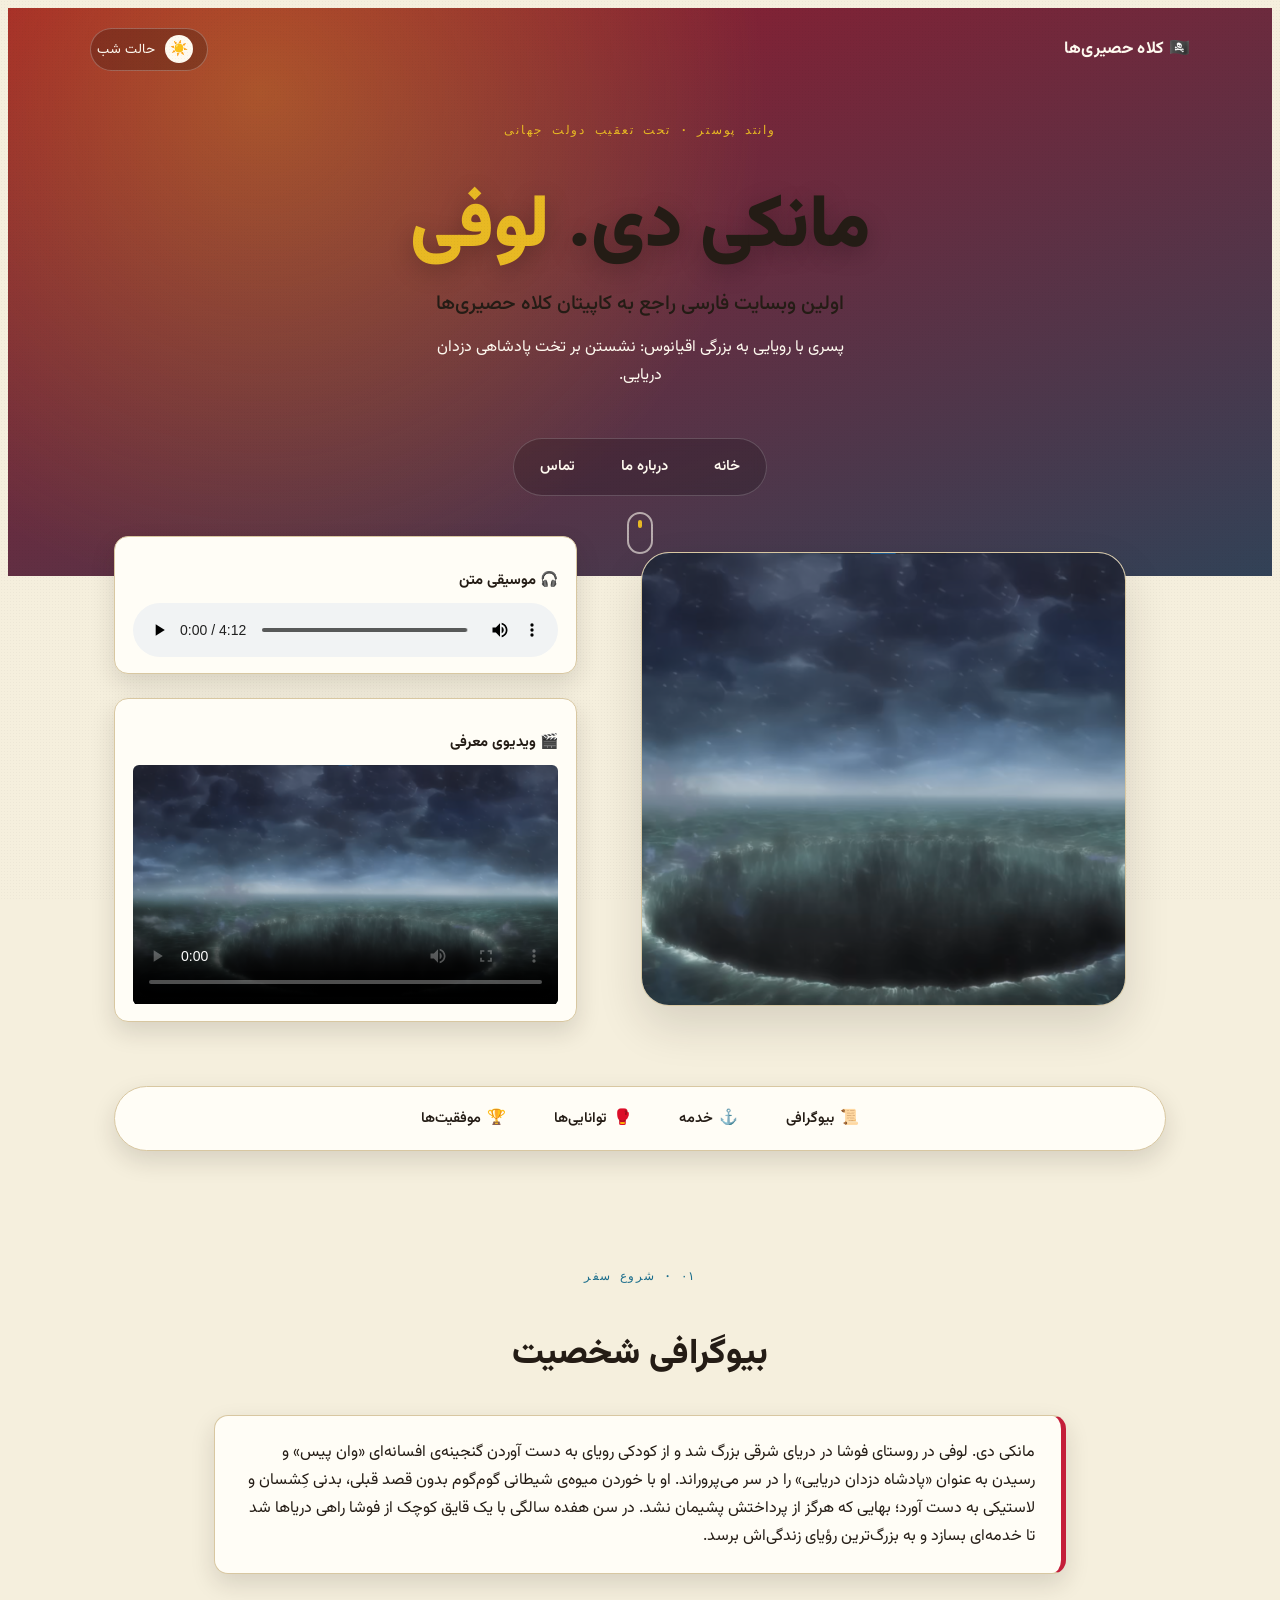
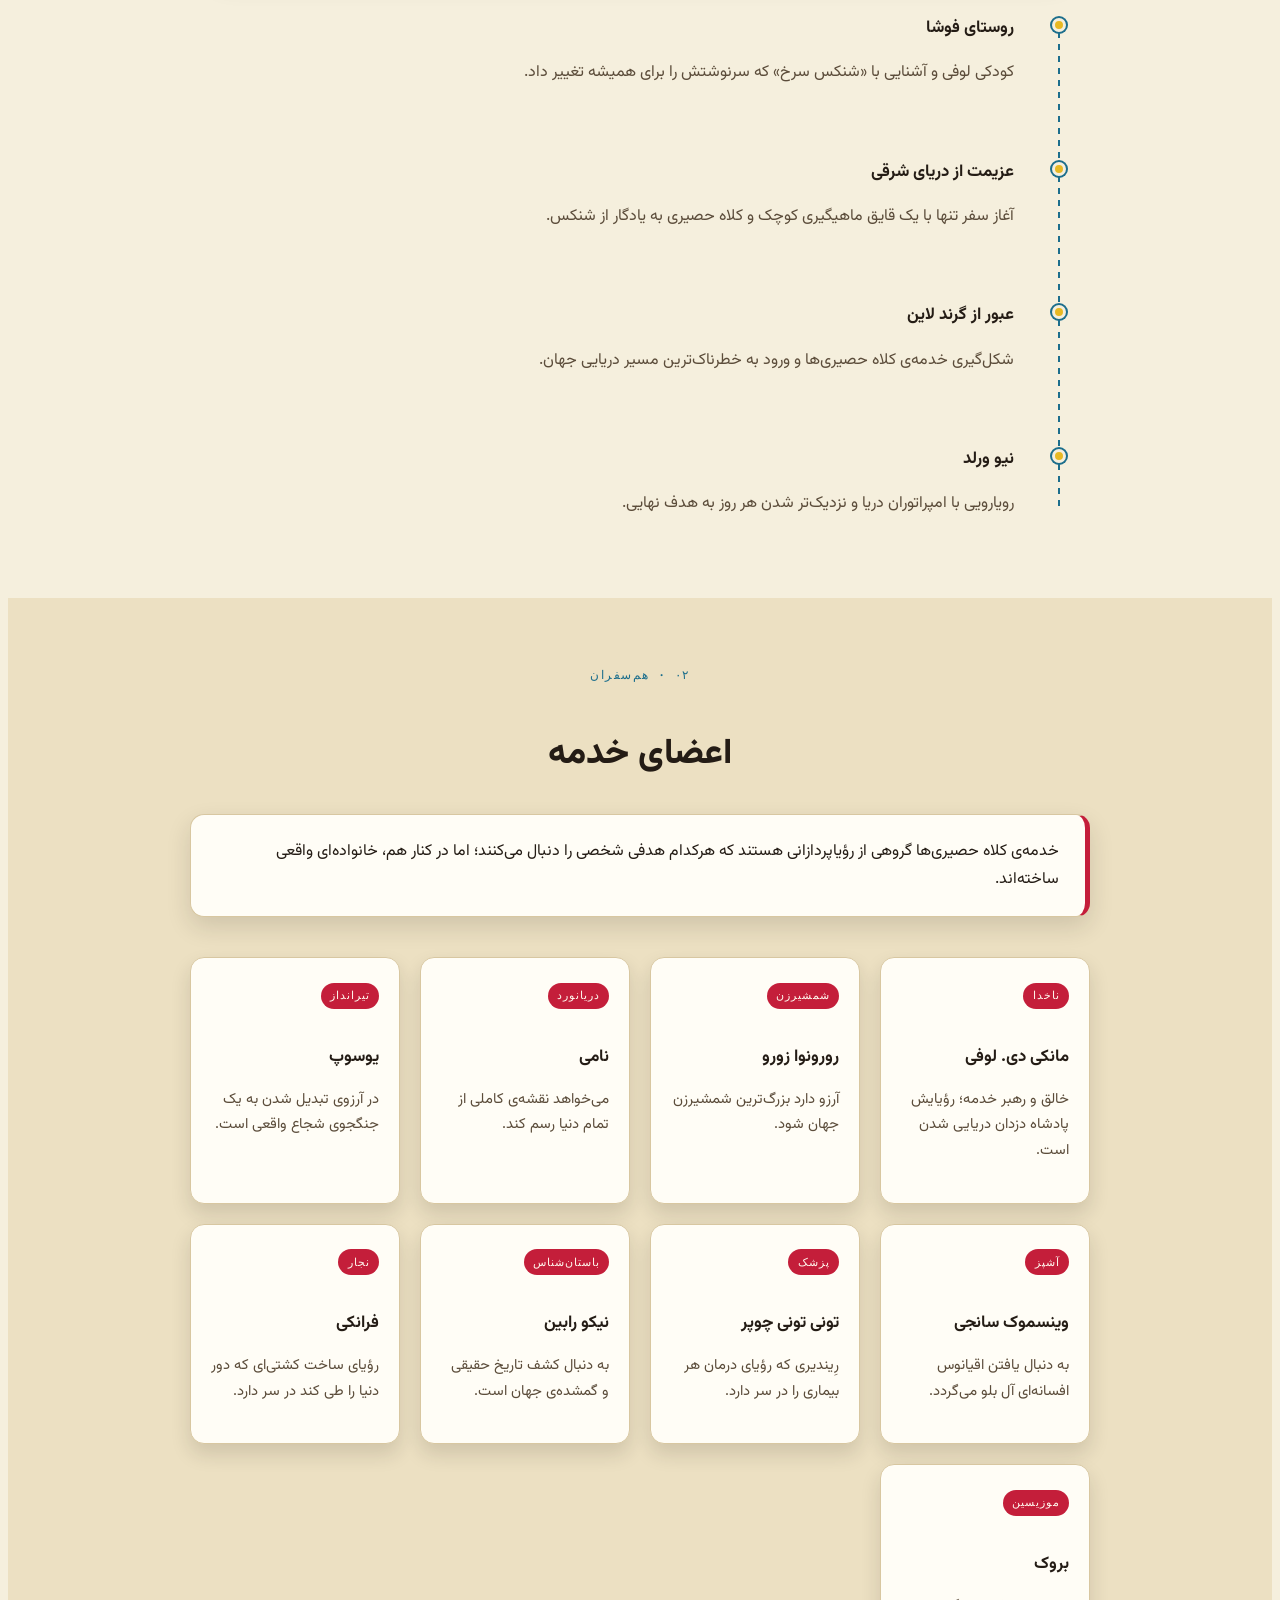
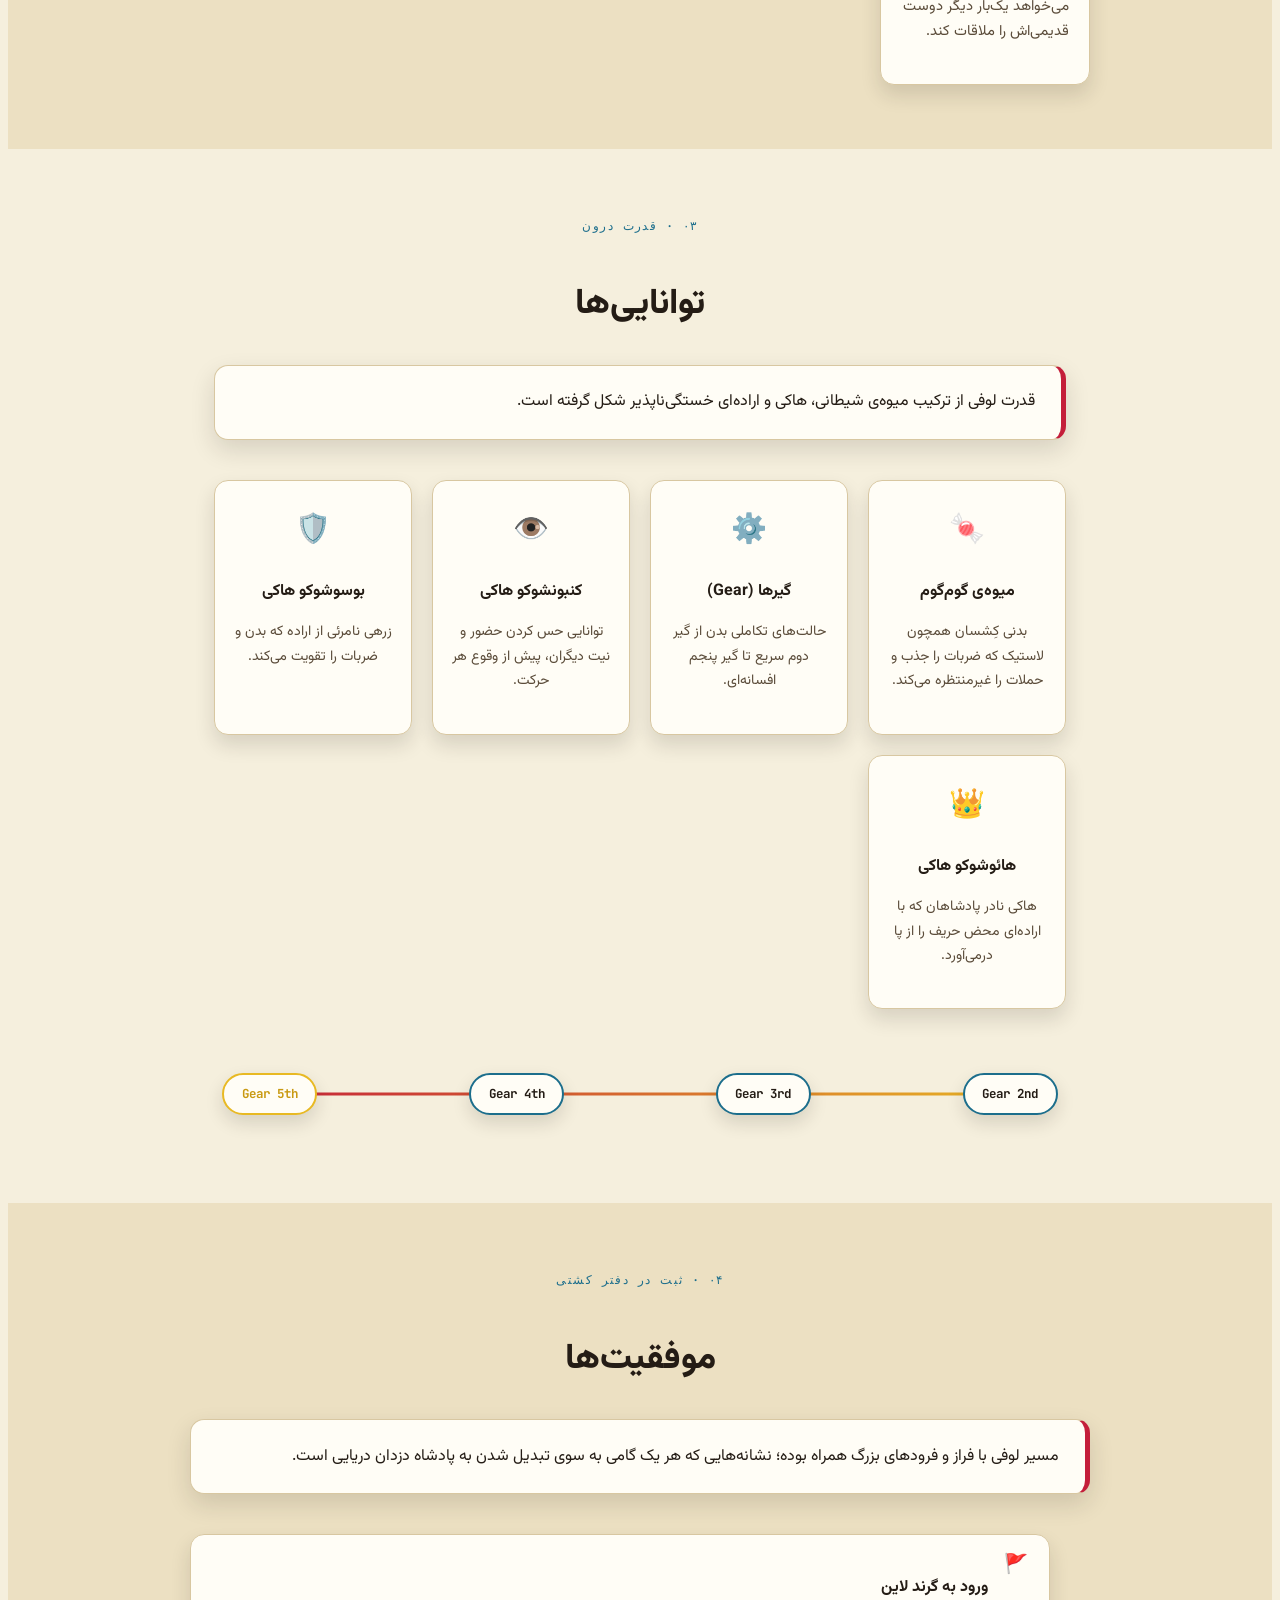
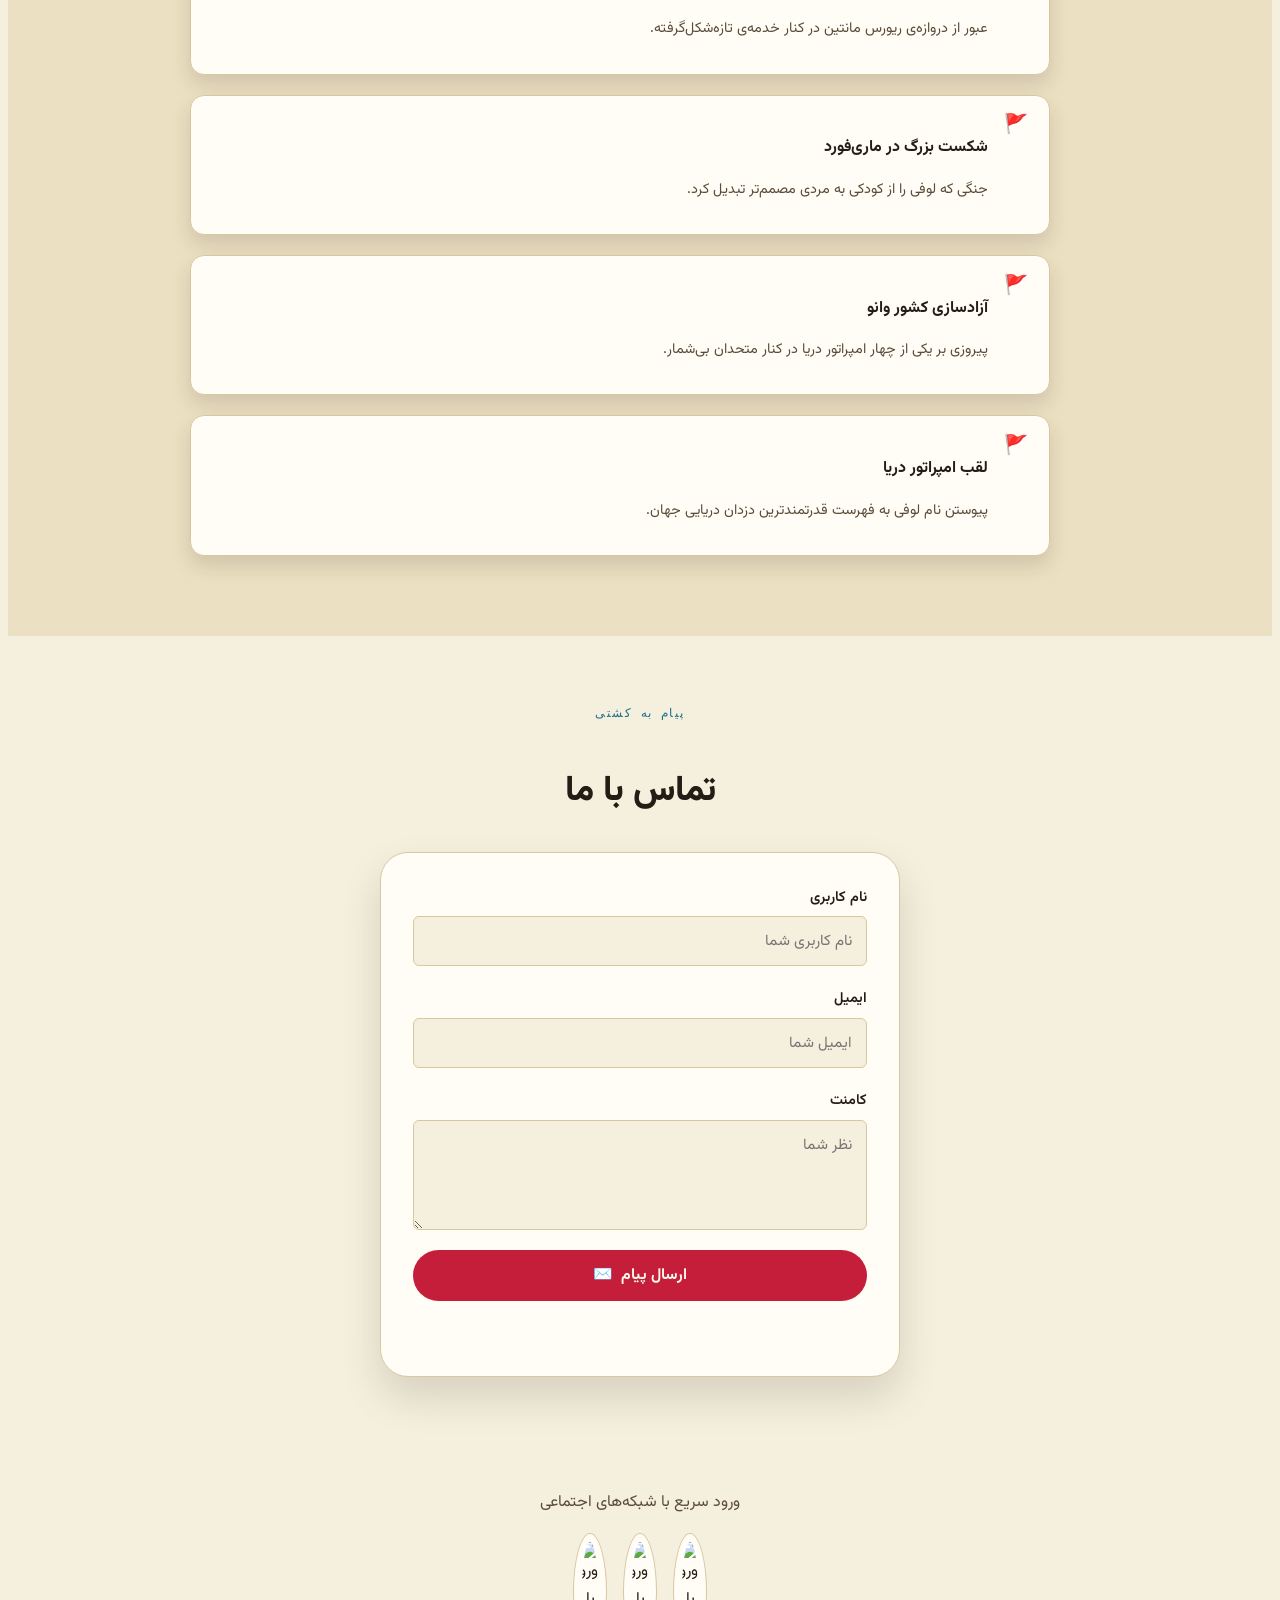
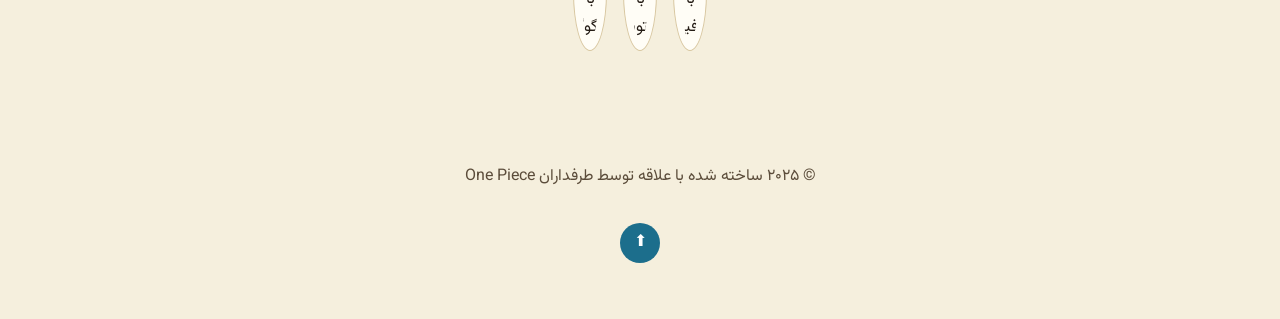
==== index.html @ a41055ee "Add files via upload" ====
<!DOCTYPE html>
<html lang="fa">
  <head>
    <meta charset="UTF-8" />
    <meta name="viewport" content="width=device-width, initial-scale=1.0" />
    <meta
      name="description"
      content="این وبسایت به معرفی کاپیتان کلاه حصیری‌ها، لوفی، از انیمه One Piece می‌پردازد."
    />
    <meta name="theme-color" content="#0B1220" />
    <title>Monkey D. Luffy | زندگی‌نامه‌ی کاپیتان کلاه حصیری‌ها</title>
    <link rel="icon" type="image/png" href="./image/Untitled-1.png" />

    <link rel="preconnect" href="https://fonts.googleapis.com" />
    <link rel="preconnect" href="https://fonts.gstatic.com" crossorigin />
    <link
      href="https://fonts.googleapis.com/css2?family=Vazirmatn:wght@400;500;600;700;800;900&family=JetBrains+Mono:wght@500;700&display=swap"
      rel="stylesheet"
    />

    <link rel="stylesheet" href="reset.css" />
    <link rel="stylesheet" href="luffy.css" />
  </head>
  <body dir="rtl">
    <!-- Grain / rope texture overlay -->
    <div class="grain" aria-hidden="true"></div>

    <a class="skip-link" href="#main-content">رفتن به محتوای اصلی</a>

    <header class="site-header" id="home">
      <div class="header-bg" aria-hidden="true"></div>

      <div class="header-top">
        <span class="brand">🏴‍☠️ کلاه حصیری‌ها</span>

        <button
          id="theme-toggle"
          class="theme-toggle"
          type="button"
          aria-label="تغییر پوسته‌ی روز و شب"
          aria-pressed="false"
        >
          <span class="theme-toggle__wheel">
            <span class="theme-toggle__icon theme-toggle__icon--sun">☀️</span>
            <span class="theme-toggle__icon theme-toggle__icon--moon">🌙</span>
          </span>
          <span class="theme-toggle__label" data-label>حالت شب</span>
        </button>
      </div>

      <div class="hero">
        <p class="hero__eyebrow reveal" data-reveal>وانتد پوستر · تحت تعقیب دولت جهانی</p>
        <h1 class="hero__title reveal" data-reveal>
          مانکی دی. <span class="hero__title-accent">لوفی</span>
        </h1>
        <h3 class="hero__subtitle reveal" data-reveal>
          اولین وبسایت فارسی راجع به کاپیتان کلاه حصیری‌ها
        </h3>
        <p class="hero__desc reveal" data-reveal>
          پسری با رویایی به بزرگی اقیانوس: نشستن بر تخت پادشاهی دزدان دریایی.
        </p>

        <nav class="top-nav-wrap reveal" data-reveal aria-label="پیمایش اصلی">
          <ul class="top-nav">
            <li><a href="#home">خانه</a></li>
            <li><a href="#Biography">درباره ما</a></li>
            <li><a href="#contact">تماس</a></li>
          </ul>
        </nav>
      </div>

      <div class="hero__scroll-cue" aria-hidden="true">
        <span></span>
      </div>
    </header>

    <main id="main-content">
      <section class="media reveal" data-reveal aria-labelledby="media-heading">
        <h2 id="media-heading" class="visually-hidden">رسانه‌ها</h2>

        <figure class="media__figure">
          <img
            src="./image/Screenshot 2025-04-06 203740.png"
            alt="Monkey D. Luffy"
            loading="lazy"
          />
          <figcaption>تصویری از لوفی</figcaption>
        </figure>

        <div class="media__side">
          <div class="media__card">
            <p class="media__label">🎧 موسیقی متن</p>
            <audio controls>
              <source
                src="./music/Namie-Amuro-Hope-One-Piece.mp3"
                type="audio/mp3"
              />
              مرورگر شما از پخش صوت پشتیبانی نمی‌کند.
            </audio>
          </div>

          <div class="media__card">
            <p class="media__label">🎬 ویدیوی معرفی</p>
            <video controls poster="./image/Screenshot 2025-04-06 203740.png">
              <source src="./video/One Piece AMV - Royalty.mp4" type="video/mp4" />
              مرورگر شما از پخش ویدیو پشتیبانی نمی‌کند.
            </video>
          </div>
        </div>
      </section>

      <nav class="anchor-nav reveal" data-reveal aria-label="پیمایش بخش‌ها">
        <ul>
          <li><a href="#Biography"><span class="anchor-nav__icon">📜</span>بیوگرافی</a></li>
          <li><a href="#Crew"><span class="anchor-nav__icon">⚓</span>خدمه</a></li>
          <li><a href="#Powers"><span class="anchor-nav__icon">🥊</span>توانایی‌ها</a></li>
          <li><a href="#Achievements"><span class="anchor-nav__icon">🏆</span>موفقیت‌ها</a></li>
        </ul>
      </nav>

      <section id="Biography" class="section">
        <div class="section__intro reveal" data-reveal>
          <span class="section__eyebrow">۰۱ · شروع سفر</span>
          <h2>بیوگرافی شخصیت</h2>
        </div>

        <p class="description reveal" data-reveal>
          مانکی دی. لوفی در روستای فوشا در دریای شرقی بزرگ شد و از کودکی رویای
          به دست آوردن گنجینه‌ی افسانه‌ای «وان پیس» و رسیدن به عنوان
          «پادشاه دزدان دریایی» را در سر می‌پروراند. او با خوردن میوه‌ی
          شیطانی گوم‌گوم بدون قصد قبلی، بدنی کِشسان و لاستیکی به دست آورد؛
          بهایی که هرگز از پرداختش پشیمان نشد. در سن هفده سالگی با یک قایق
          کوچک از فوشا راهی دریاها شد تا خدمه‌ای بسازد و به بزرگ‌ترین رؤیای
          زندگی‌اش برسد.
        </p>

        <ol class="timeline">
          <li class="timeline__item reveal" data-reveal>
            <span class="timeline__dot" aria-hidden="true"></span>
            <div class="timeline__content">
              <h4>روستای فوشا</h4>
              <p>کودکی لوفی و آشنایی با «شنکس سرخ» که سرنوشتش را برای همیشه تغییر داد.</p>
            </div>
          </li>
          <li class="timeline__item reveal" data-reveal>
            <span class="timeline__dot" aria-hidden="true"></span>
            <div class="timeline__content">
              <h4>عزیمت از دریای شرقی</h4>
              <p>آغاز سفر تنها با یک قایق ماهیگیری کوچک و کلاه حصیری به یادگار از شنکس.</p>
            </div>
          </li>
          <li class="timeline__item reveal" data-reveal>
            <span class="timeline__dot" aria-hidden="true"></span>
            <div class="timeline__content">
              <h4>عبور از گرند لاین</h4>
              <p>شکل‌گیری خدمه‌ی کلاه حصیری‌ها و ورود به خطرناک‌ترین مسیر دریایی جهان.</p>
            </div>
          </li>
          <li class="timeline__item reveal" data-reveal>
            <span class="timeline__dot" aria-hidden="true"></span>
            <div class="timeline__content">
              <h4>نیو ورلد</h4>
              <p>رویارویی با امپراتوران دریا و نزدیک‌تر شدن هر روز به هدف نهایی.</p>
            </div>
          </li>
        </ol>
      </section>

      <section id="Crew" class="section section--alt">
        <div class="section__intro reveal" data-reveal>
          <span class="section__eyebrow">۰۲ · هم‌سفران</span>
          <h2>اعضای خدمه</h2>
        </div>
        <p class="description reveal" data-reveal>
          خدمه‌ی کلاه حصیری‌ها گروهی از رؤیاپردازانی هستند که هرکدام هدفی
          شخصی را دنبال می‌کنند؛ اما در کنار هم، خانواده‌ای واقعی ساخته‌اند.
        </p>

        <div class="crew-grid">
          <article class="crew-card reveal" data-reveal>
            <span class="crew-card__tag">ناخدا</span>
            <h4>مانکی دی. لوفی</h4>
            <p>خالق و رهبر خدمه؛ رؤیایش پادشاه دزدان دریایی شدن است.</p>
          </article>
          <article class="crew-card reveal" data-reveal>
            <span class="crew-card__tag">شمشیرزن</span>
            <h4>رورونوا زورو</h4>
            <p>آرزو دارد بزرگ‌ترین شمشیرزن جهان شود.</p>
          </article>
          <article class="crew-card reveal" data-reveal>
            <span class="crew-card__tag">دریانورد</span>
            <h4>نامی</h4>
            <p>می‌خواهد نقشه‌ی کاملی از تمام دنیا رسم کند.</p>
          </article>
          <article class="crew-card reveal" data-reveal>
            <span class="crew-card__tag">تیرانداز</span>
            <h4>یوسوپ</h4>
            <p>در آرزوی تبدیل شدن به یک جنگجوی شجاع واقعی است.</p>
          </article>
          <article class="crew-card reveal" data-reveal>
            <span class="crew-card__tag">آشپز</span>
            <h4>وینسموک سانجی</h4>
            <p>به دنبال یافتن اقیانوس افسانه‌ای آل بلو می‌گردد.</p>
          </article>
          <article class="crew-card reveal" data-reveal>
            <span class="crew-card__tag">پزشک</span>
            <h4>تونی تونی چوپر</h4>
            <p>رِیندیری که رؤیای درمان هر بیماری را در سر دارد.</p>
          </article>
          <article class="crew-card reveal" data-reveal>
            <span class="crew-card__tag">باستان‌شناس</span>
            <h4>نیکو رابین</h4>
            <p>به دنبال کشف تاریخ حقیقی و گمشده‌ی جهان است.</p>
          </article>
          <article class="crew-card reveal" data-reveal>
            <span class="crew-card__tag">نجار</span>
            <h4>فرانکی</h4>
            <p>رؤیای ساخت کشتی‌ای که دور دنیا را طی کند در سر دارد.</p>
          </article>
          <article class="crew-card reveal" data-reveal>
            <span class="crew-card__tag">موزیسین</span>
            <h4>بروک</h4>
            <p>می‌خواهد یک‌بار دیگر دوست قدیمی‌اش را ملاقات کند.</p>
          </article>
        </div>
      </section>

      <section id="Powers" class="section">
        <div class="section__intro reveal" data-reveal>
          <span class="section__eyebrow">۰۳ · قدرت درون</span>
          <h2>توانایی‌ها</h2>
        </div>
        <p class="description reveal" data-reveal>
          قدرت لوفی از ترکیب میوه‌ی شیطانی، هاکی و اراده‌ای خستگی‌ناپذیر
          شکل گرفته است.
        </p>

        <div class="power-grid">
          <article class="power-card reveal" data-reveal>
            <span class="power-card__icon">🍬</span>
            <h4>میوه‌ی گوم‌گوم</h4>
            <p>بدنی کِشسان همچون لاستیک که ضربات را جذب و حملات را غیرمنتظره می‌کند.</p>
          </article>
          <article class="power-card reveal" data-reveal>
            <span class="power-card__icon">⚙️</span>
            <h4>گیرها (Gear)</h4>
            <p>حالت‌های تکاملی بدن از گیر دوم سریع تا گیر پنجم افسانه‌ای.</p>
          </article>
          <article class="power-card reveal" data-reveal>
            <span class="power-card__icon">👁️</span>
            <h4>کنبونشوکو هاکی</h4>
            <p>توانایی حس کردن حضور و نیت دیگران، پیش از وقوع هر حرکت.</p>
          </article>
          <article class="power-card reveal" data-reveal>
            <span class="power-card__icon">🛡️</span>
            <h4>بوسوشوکو هاکی</h4>
            <p>زرهی نامرئی از اراده که بدن و ضربات را تقویت می‌کند.</p>
          </article>
          <article class="power-card reveal" data-reveal>
            <span class="power-card__icon">👑</span>
            <h4>هائوشوکو هاکی</h4>
            <p>هاکی نادر پادشاهان که با اراده‌ای محض حریف را از پا درمی‌آورد.</p>
          </article>
        </div>

        <div class="gear-track reveal" data-reveal aria-label="تکامل گیرها">
          <div class="gear-track__line" aria-hidden="true"></div>
          <div class="gear-track__step"><span>Gear 2nd</span></div>
          <div class="gear-track__step"><span>Gear 3rd</span></div>
          <div class="gear-track__step"><span>Gear 4th</span></div>
          <div class="gear-track__step gear-track__step--final"><span>Gear 5th</span></div>
        </div>
      </section>

      <section id="Achievements" class="section section--alt">
        <div class="section__intro reveal" data-reveal>
          <span class="section__eyebrow">۰۴ · ثبت در دفتر کشتی</span>
          <h2>موفقیت‌ها</h2>
        </div>
        <p class="description reveal" data-reveal>
          مسیر لوفی با فراز و فرودهای بزرگ همراه بوده؛ نشانه‌هایی که هر یک
          گامی به سوی تبدیل شدن به پادشاه دزدان دریایی است.
        </p>

        <ul class="log">
          <li class="log__item reveal" data-reveal>
            <span class="log__flag" aria-hidden="true">🚩</span>
            <div>
              <h4>ورود به گرند لاین</h4>
              <p>عبور از دروازه‌ی ریورس مانتین در کنار خدمه‌ی تازه‌شکل‌گرفته.</p>
            </div>
          </li>
          <li class="log__item reveal" data-reveal>
            <span class="log__flag" aria-hidden="true">🚩</span>
            <div>
              <h4>شکست بزرگ در ماری‌فورد</h4>
              <p>جنگی که لوفی را از کودکی به مردی مصمم‌تر تبدیل کرد.</p>
            </div>
          </li>
          <li class="log__item reveal" data-reveal>
            <span class="log__flag" aria-hidden="true">🚩</span>
            <div>
              <h4>آزادسازی کشور وانو</h4>
              <p>پیروزی بر یکی از چهار امپراتور دریا در کنار متحدان بی‌شمار.</p>
            </div>
          </li>
          <li class="log__item reveal" data-reveal>
            <span class="log__flag" aria-hidden="true">🚩</span>
            <div>
              <h4>لقب امپراتور دریا</h4>
              <p>پیوستن نام لوفی به فهرست قدرتمندترین دزدان دریایی جهان.</p>
            </div>
          </li>
        </ul>
      </section>

      <section id="contact" class="section section--contact">
        <div class="section__intro reveal" data-reveal>
          <span class="section__eyebrow">پیام به کشتی</span>
          <h2>تماس با ما</h2>
        </div>

        <form class="contact-form reveal" data-reveal action="#contact" novalidate>
          <div class="field">
            <label for="username">نام کاربری</label>
            <input
              type="text"
              id="username"
              name="username"
              placeholder="نام کاربری شما"
              required
            />
          </div>

          <div class="field">
            <label for="email">ایمیل</label>
            <input
              type="email"
              id="email"
              name="email"
              placeholder="ایمیل شما"
              required
            />
          </div>

          <div class="field">
            <label for="comment">کامنت</label>
            <textarea
              id="comment"
              name="comment"
              placeholder="نظر شما"
              required
            ></textarea>
          </div>

          <button type="submit" class="btn-submit">
            ارسال پیام
            <span class="btn-submit__icon" aria-hidden="true">✉️</span>
          </button>
          <p class="field__status" id="form-status" role="status" aria-live="polite"></p>
        </form>
      </section>

      <div class="social-login reveal" data-reveal>
        <p>ورود سریع با شبکه‌های اجتماعی</p>
        <div class="social-icons">
          <img
            src="https://cdn-icons-png.flaticon.com/512/2111/2111463.png"
            alt="ورود با فیسبوک"
            loading="lazy"
          />
          <img
            src="https://cdn-icons-png.flaticon.com/512/733/733579.png"
            alt="ورود با توییتر"
            loading="lazy"
          />
          <img
            src="https://cdn-icons-png.flaticon.com/512/300/300221.png"
            alt="ورود با گوگل"
            loading="lazy"
          />
        </div>
      </div>
    </main>

    <footer class="site-footer">
      <p>&copy; ۲۰۲۵ ساخته شده با علاقه توسط طرفداران One Piece</p>
      <a href="#home" class="back-to-top" aria-label="بازگشت به بالای صفحه">⬆</a>
    </footer>

    <script src="script.js"></script>
  </body>
</html>
---- luffy.css ----
/* ==========================================================================
   Monkey D. Luffy — Fan Site
   Design tokens
   ========================================================================== */

:root {
  /* Light theme — "East Blue Morning" */
  --bg: #f5efdd;
  --bg-elevated: #fffdf6;
  --bg-alt: #ece0c2;
  --text: #241c15;
  --text-muted: #5b4c3a;
  --crimson: #c41e3a;
  --crimson-strong: #9c1729;
  --straw: #e8b923;
  --straw-strong: #c99a12;
  --sea: #1c6e8c;
  --sea-strong: #124f65;
  --line: #d8c7a1;
  --shadow: rgba(36, 28, 21, 0.14);

  --font-display: "Vazirmatn", "Segoe UI", sans-serif;
  --font-body: "Vazirmatn", "Segoe UI", sans-serif;
  --font-mono: "JetBrains Mono", monospace;

  --radius-sm: 6px;
  --radius-md: 14px;
  --radius-lg: 28px;

  --ease: cubic-bezier(0.22, 1, 0.36, 1);
  --dur-fast: 180ms;
  --dur-med: 420ms;
  --dur-slow: 800ms;

  color-scheme: light;
}

html[data-theme="dark"] {
  /* Dark theme — "Grand Line Night" */
  --bg: #0b1220;
  --bg-elevated: #121b2e;
  --bg-alt: #0f1830;
  --text: #f0e9d8;
  --text-muted: #a9a08a;
  --crimson: #e63950;
  --crimson-strong: #ff5468;
  --straw: #f2c94c;
  --straw-strong: #ffd766;
  --sea: #3aacc9;
  --sea-strong: #5ecbe6;
  --line: #24304a;
  --shadow: rgba(0, 0, 0, 0.45);

  color-scheme: dark;
}

/* ==========================================================================
   Base
   ========================================================================== */

* {
  box-sizing: border-box;
}

html {
  scroll-behavior: smooth;
}

body {
  font-family: var(--font-body);
  background: var(--bg);
  color: var(--text);
  line-height: 1.75;
  transition: background-color var(--dur-med) var(--ease),
    color var(--dur-med) var(--ease);
  overflow-x: hidden;
}

h1,
h2,
h3,
h4 {
  font-family: var(--font-display);
  color: var(--text);
}

a {
  color: inherit;
}

img {
  max-width: 100%;
  display: block;
}

.visually-hidden {
  position: absolute;
  width: 1px;
  height: 1px;
  overflow: hidden;
  clip: rect(0 0 0 0);
  white-space: nowrap;
}

.skip-link {
  position: absolute;
  right: 1rem;
  top: -60px;
  background: var(--straw);
  color: #1a1305;
  padding: 0.6rem 1.2rem;
  border-radius: var(--radius-sm);
  z-index: 200;
  transition: top var(--dur-fast) var(--ease);
  font-weight: 700;
}

.skip-link:focus {
  top: 1rem;
}

:focus-visible {
  outline: 3px solid var(--sea);
  outline-offset: 3px;
  border-radius: 4px;
}

/* Subtle paper-grain overlay for texture */
.grain {
  position: fixed;
  inset: 0;
  pointer-events: none;
  z-index: 1;
  opacity: 0.035;
  mix-blend-mode: multiply;
  background-image: radial-gradient(circle, #000 1px, transparent 1px);
  background-size: 3px 3px;
}

html[data-theme="dark"] .grain {
  opacity: 0.06;
  mix-blend-mode: overlay;
}

/* ==========================================================================
   Reveal-on-scroll animation
   ========================================================================== */

.reveal {
  opacity: 0;
  transform: translateY(24px);
  transition: opacity var(--dur-slow) var(--ease),
    transform var(--dur-slow) var(--ease);
}

.reveal.is-visible {
  opacity: 1;
  transform: translateY(0);
}

@media (prefers-reduced-motion: reduce) {
  html {
    scroll-behavior: auto;
  }
  .reveal {
    opacity: 1;
    transform: none;
    transition: none;
  }
  * {
    animation-duration: 0.001ms !important;
    transition-duration: 0.001ms !important;
  }
}

/* ==========================================================================
   Header / Hero
   ========================================================================== */

.site-header {
  position: relative;
  overflow: hidden;
  padding: 1.25rem 1.5rem 4rem;
  color: #fffaf0;
  isolation: isolate;
}

.header-bg {
  position: absolute;
  inset: 0;
  z-index: -1;
  background: radial-gradient(
      circle at 20% 15%,
      rgba(232, 185, 35, 0.35),
      transparent 45%
    ),
    linear-gradient(160deg, var(--crimson-strong), var(--sea-strong) 130%);
  transition: background var(--dur-med) var(--ease);
}

html[data-theme="dark"] .header-bg {
  background: radial-gradient(
      circle at 20% 10%,
      rgba(242, 201, 76, 0.25),
      transparent 50%
    ),
    linear-gradient(160deg, #2b0d14, #06283d 140%);
}

.header-top {
  display: flex;
  align-items: center;
  justify-content: space-between;
  max-width: 1100px;
  margin: 0 auto 3rem;
}

.brand {
  font-weight: 700;
  letter-spacing: 0.02em;
  font-size: 1.05rem;
}

.theme-toggle {
  display: inline-flex;
  align-items: center;
  gap: 0.6rem;
  background: rgba(0, 0, 0, 0.22);
  border: 1px solid rgba(255, 255, 255, 0.25);
  color: inherit;
  padding: 0.4rem 0.9rem 0.4rem 0.4rem;
  border-radius: 999px;
  cursor: pointer;
  font-family: var(--font-body);
  font-size: 0.85rem;
  transition: background var(--dur-fast) var(--ease),
    transform var(--dur-fast) var(--ease);
}

.theme-toggle:hover {
  background: rgba(0, 0, 0, 0.32);
  transform: translateY(-1px);
}

.theme-toggle__wheel {
  position: relative;
  width: 28px;
  height: 28px;
  border-radius: 50%;
  background: #fffaf0;
  display: grid;
  place-items: center;
  overflow: hidden;
}

.theme-toggle__icon {
  position: absolute;
  transition: transform var(--dur-med) var(--ease), opacity var(--dur-med) var(--ease);
  font-size: 0.9rem;
}

.theme-toggle__icon--moon {
  opacity: 0;
  transform: translateY(12px) rotate(30deg);
}

html[data-theme="dark"] .theme-toggle__icon--sun {
  opacity: 0;
  transform: translateY(-12px) rotate(-30deg);
}

html[data-theme="dark"] .theme-toggle__icon--moon {
  opacity: 1;
  transform: translateY(0) rotate(0);
}

.hero {
  max-width: 780px;
  margin: 0 auto;
  text-align: center;
}

.hero__eyebrow {
  font-family: var(--font-mono);
  font-size: 0.78rem;
  letter-spacing: 0.14em;
  text-transform: uppercase;
  color: var(--straw);
  margin-bottom: 0.75rem;
  display: block;
}

.hero__title {
  font-size: clamp(2.6rem, 7vw, 4.6rem);
  font-weight: 900;
  line-height: 1.05;
  margin-bottom: 0.75rem;
  text-shadow: 0 6px 24px rgba(0, 0, 0, 0.25);
}

.hero__title-accent {
  color: var(--straw);
}

.hero__subtitle {
  font-size: clamp(1rem, 2.4vw, 1.25rem);
  font-weight: 500;
  opacity: 0.95;
  margin-bottom: 0.5rem;
}

.hero__desc {
  opacity: 0.85;
  max-width: 46ch;
  margin: 0.75rem auto 2rem;
}

.top-nav-wrap {
  display: flex;
  justify-content: center;
}

.top-nav {
  list-style: none;
  display: flex;
  gap: 0.5rem;
  padding: 0.4rem;
  background: rgba(0, 0, 0, 0.18);
  border: 1px solid rgba(255, 255, 255, 0.18);
  border-radius: 999px;
  backdrop-filter: blur(6px);
}

.top-nav a {
  display: inline-block;
  padding: 0.55rem 1.2rem;
  border-radius: 999px;
  text-decoration: none;
  font-weight: 600;
  font-size: 0.92rem;
  transition: background var(--dur-fast) var(--ease), color var(--dur-fast) var(--ease);
}

.top-nav a:hover,
.top-nav a:focus-visible {
  background: var(--straw);
  color: #1a1305;
}

.hero__scroll-cue {
  position: absolute;
  bottom: 1.4rem;
  left: 50%;
  transform: translateX(-50%);
  width: 26px;
  height: 42px;
  border: 2px solid rgba(255, 250, 240, 0.6);
  border-radius: 999px;
}

.hero__scroll-cue span {
  position: absolute;
  top: 6px;
  left: 50%;
  transform: translateX(-50%);
  width: 4px;
  height: 8px;
  border-radius: 999px;
  background: var(--straw);
  animation: scroll-cue 1.8s var(--ease) infinite;
}

@keyframes scroll-cue {
  0% {
    transform: translate(-50%, 0);
    opacity: 1;
  }
  70% {
    transform: translate(-50%, 14px);
    opacity: 0;
  }
  100% {
    opacity: 0;
  }
}

/* ==========================================================================
   Media section
   ========================================================================== */

.media {
  max-width: 1100px;
  margin: -2.5rem auto 0;
  padding: 0 1.5rem 3rem;
  display: grid;
  grid-template-columns: 1.1fr 0.9fr;
  gap: 1.5rem;
  position: relative;
  z-index: 2;
}

.media__figure {
  background: var(--bg-elevated);
  border-radius: var(--radius-lg);
  overflow: hidden;
  box-shadow: 0 20px 45px var(--shadow);
  border: 1px solid var(--line);
}

.media__figure img {
  width: 100%;
  height: 100%;
  object-fit: cover;
  aspect-ratio: 4 / 3;
}

figcaption {
  background: var(--bg-alt);
  color: var(--text-muted);
  padding: 0.7rem 1rem;
  font-size: 0.85rem;
  text-align: center;
}

.media__side {
  display: flex;
  flex-direction: column;
  gap: 1.5rem;
}

.media__card {
  background: var(--bg-elevated);
  border: 1px solid var(--line);
  border-radius: var(--radius-md);
  padding: 1rem 1.1rem;
  box-shadow: 0 10px 24px var(--shadow);
  flex: 1;
  display: flex;
  flex-direction: column;
  justify-content: center;
}

.media__label {
  font-weight: 700;
  margin-bottom: 0.6rem;
  font-size: 0.92rem;
}

.media__card audio,
.media__card video {
  width: 100%;
  border-radius: var(--radius-sm);
}

@media (max-width: 760px) {
  .media {
    grid-template-columns: 1fr;
    margin-top: -1.5rem;
  }
}

/* ==========================================================================
   Anchor nav (section jump bar)
   ========================================================================== */

.anchor-nav {
  max-width: 1100px;
  margin: 0 auto 3rem;
  padding: 0 1.5rem;
}

.anchor-nav ul {
  list-style: none;
  display: flex;
  justify-content: center;
  gap: 0.75rem;
  flex-wrap: wrap;
  padding: 0.6rem;
  background: var(--bg-elevated);
  border: 1px solid var(--line);
  border-radius: 999px;
  box-shadow: 0 10px 24px var(--shadow);
  position: sticky;
  top: 0.75rem;
  z-index: 20;
}

.anchor-nav a {
  display: inline-flex;
  align-items: center;
  gap: 0.4rem;
  color: var(--text);
  background: transparent;
  padding: 0.55rem 1.1rem;
  text-decoration: none;
  border-radius: 999px;
  font-weight: 600;
  font-size: 0.9rem;
  transition: background var(--dur-fast) var(--ease),
    color var(--dur-fast) var(--ease), transform var(--dur-fast) var(--ease);
}

.anchor-nav__icon {
  font-size: 0.95rem;
}

.anchor-nav a:hover,
.anchor-nav a:focus-visible,
.anchor-nav a.is-active {
  background: var(--crimson);
  color: #fff8ee;
  transform: translateY(-2px);
}

/* ==========================================================================
   Sections
   ========================================================================== */

.section {
  max-width: 900px;
  margin: 0 auto;
  padding: 4rem 1.5rem;
}

.section--alt {
  max-width: none;
  background: var(--bg-alt);
  transition: background var(--dur-med) var(--ease);
}

.section--alt > * {
  max-width: 900px;
  margin-left: auto;
  margin-right: auto;
}

.section__intro {
  margin-bottom: 1.75rem;
  text-align: center;
}

.section__eyebrow {
  display: inline-block;
  font-family: var(--font-mono);
  font-size: 0.75rem;
  letter-spacing: 0.12em;
  text-transform: uppercase;
  color: var(--sea);
  margin-bottom: 0.5rem;
}

.section__intro h2 {
  font-size: clamp(1.6rem, 3.4vw, 2.2rem);
  font-weight: 800;
}

.description {
  background: var(--bg-elevated);
  color: var(--text);
  border: 1px solid var(--line);
  border-inline-start: 5px solid var(--crimson);
  border-radius: var(--radius-md);
  padding: 1.4rem 1.6rem;
  margin-bottom: 2.5rem;
  box-shadow: 0 10px 24px var(--shadow);
}

/* ---- Timeline (Biography) ---- */

.timeline {
  list-style: none;
  position: relative;
  padding-inline-start: 1.75rem;
}

.timeline::before {
  content: "";
  position: absolute;
  inset-inline-start: 6px;
  top: 6px;
  bottom: 6px;
  width: 2px;
  background: repeating-linear-gradient(
    to bottom,
    var(--sea) 0,
    var(--sea) 6px,
    transparent 6px,
    transparent 12px
  );
}

.timeline__item {
  position: relative;
  padding-inline-start: 1.5rem;
  padding-bottom: 2rem;
}

.timeline__item:last-child {
  padding-bottom: 0;
}

.timeline__dot {
  position: absolute;
  inset-inline-start: -1.75rem;
  top: 4px;
  width: 14px;
  height: 14px;
  border-radius: 50%;
  background: var(--straw);
  border: 3px solid var(--bg);
  box-shadow: 0 0 0 2px var(--sea);
}

.timeline__content h4 {
  font-size: 1.05rem;
  margin-bottom: 0.3rem;
}

.timeline__content p {
  color: var(--text-muted);
}

/* ---- Crew grid ---- */

.crew-grid {
  display: grid;
  grid-template-columns: repeat(auto-fit, minmax(210px, 1fr));
  gap: 1.25rem;
}

.crew-card {
  background: var(--bg-elevated);
  border: 1px solid var(--line);
  border-radius: var(--radius-md);
  padding: 1.5rem 1.25rem;
  box-shadow: 0 10px 20px var(--shadow);
  transition: transform var(--dur-fast) var(--ease),
    box-shadow var(--dur-fast) var(--ease);
}

.crew-card:hover {
  transform: translateY(-6px) rotate(-0.5deg);
  box-shadow: 0 18px 34px var(--shadow);
}

.crew-card__tag {
  display: inline-block;
  font-family: var(--font-mono);
  font-size: 0.7rem;
  letter-spacing: 0.08em;
  background: var(--crimson);
  color: #fff8ee;
  padding: 0.2rem 0.6rem;
  border-radius: 999px;
  margin-bottom: 0.7rem;
}

.crew-card h4 {
  font-size: 1.05rem;
  margin-bottom: 0.4rem;
}

.crew-card p {
  color: var(--text-muted);
  font-size: 0.92rem;
}

/* ---- Powers ---- */

.power-grid {
  display: grid;
  grid-template-columns: repeat(auto-fit, minmax(190px, 1fr));
  gap: 1.25rem;
  margin-bottom: 2.5rem;
}

.power-card {
  text-align: center;
  background: var(--bg-elevated);
  border: 1px solid var(--line);
  border-radius: var(--radius-md);
  padding: 1.6rem 1.1rem;
  box-shadow: 0 10px 20px var(--shadow);
  transition: transform var(--dur-fast) var(--ease);
}

.power-card:hover {
  transform: translateY(-6px);
}

.power-card__icon {
  font-size: 1.8rem;
  display: block;
  margin-bottom: 0.6rem;
}

.power-card h4 {
  font-size: 1rem;
  margin-bottom: 0.4rem;
}

.power-card p {
  color: var(--text-muted);
  font-size: 0.88rem;
}

.gear-track {
  position: relative;
  display: flex;
  justify-content: space-between;
  align-items: center;
  padding: 1.5rem 0.5rem;
}

.gear-track__line {
  position: absolute;
  inset-inline: 1rem;
  top: 50%;
  height: 3px;
  background: linear-gradient(to left, var(--straw), var(--crimson));
  transform: translateY(-50%);
  z-index: 0;
}

.gear-track__step {
  position: relative;
  z-index: 1;
  background: var(--bg-elevated);
  border: 2px solid var(--sea);
  border-radius: 999px;
  padding: 0.5rem 1.1rem;
  font-family: var(--font-mono);
  font-size: 0.78rem;
  font-weight: 700;
  box-shadow: 0 8px 18px var(--shadow);
}

.gear-track__step--final {
  border-color: var(--straw);
  color: var(--straw-strong);
}

/* ---- Achievements log ---- */

.log {
  list-style: none;
  display: flex;
  flex-direction: column;
  gap: 1.25rem;
}

.log__item {
  display: flex;
  gap: 1rem;
  align-items: flex-start;
  background: var(--bg-elevated);
  border: 1px solid var(--line);
  border-radius: var(--radius-md);
  padding: 1.1rem 1.3rem;
  box-shadow: 0 10px 20px var(--shadow);
}

.log__flag {
  font-size: 1.2rem;
  line-height: 1;
  margin-top: 0.2rem;
}

.log__item h4 {
  font-size: 1rem;
  margin-bottom: 0.25rem;
}

.log__item p {
  color: var(--text-muted);
  font-size: 0.9rem;
}

/* ==========================================================================
   Contact form
   ========================================================================== */

.section--contact {
  text-align: center;
}

.contact-form {
  max-width: 520px;
  margin: 0 auto;
  text-align: right;
  background: var(--bg-elevated);
  border: 1px solid var(--line);
  border-radius: var(--radius-lg);
  padding: 2rem;
  box-shadow: 0 20px 40px var(--shadow);
}

.field {
  margin-bottom: 1.25rem;
  display: flex;
  flex-direction: column;
  gap: 0.4rem;
}

.field label {
  font-weight: 600;
  font-size: 0.9rem;
}

.field input,
.field textarea {
  font-family: var(--font-body);
  font-size: 0.95rem;
  padding: 0.75rem 0.9rem;
  border-radius: var(--radius-sm);
  border: 1.5px solid var(--line);
  background: var(--bg);
  color: var(--text);
  transition: border-color var(--dur-fast) var(--ease),
    box-shadow var(--dur-fast) var(--ease);
}

.field textarea {
  min-height: 110px;
  resize: vertical;
}

.field input:focus,
.field textarea:focus {
  border-color: var(--sea);
  box-shadow: 0 0 0 3px color-mix(in srgb, var(--sea) 25%, transparent);
  outline: none;
}

.btn-submit {
  display: inline-flex;
  align-items: center;
  gap: 0.5rem;
  justify-content: center;
  width: 100%;
  background: var(--crimson);
  color: #fff8ee;
  font-family: var(--font-body);
  font-weight: 700;
  font-size: 0.98rem;
  border: none;
  padding: 0.85rem 1.2rem;
  border-radius: 999px;
  cursor: pointer;
  transition: background var(--dur-fast) var(--ease),
    transform var(--dur-fast) var(--ease);
}

.btn-submit:hover {
  background: var(--crimson-strong);
  transform: translateY(-2px);
}

.btn-submit:active {
  transform: translateY(0);
}

.field__status {
  margin-top: 0.8rem;
  font-size: 0.85rem;
  color: var(--sea);
  min-height: 1.2em;
}

/* ==========================================================================
   Social login
   ========================================================================== */

.social-login {
  text-align: center;
  padding: 2rem 1.5rem 4rem;
}

.social-login p {
  color: var(--text-muted);
  margin-bottom: 1rem;
}

.social-icons {
  display: flex;
  justify-content: center;
  gap: 1rem;
}

.social-icons img {
  width: 34px;
  padding: 0.5rem;
  background: var(--bg-elevated);
  border: 1px solid var(--line);
  border-radius: 50%;
  cursor: pointer;
  transition: transform var(--dur-fast) var(--ease),
    box-shadow var(--dur-fast) var(--ease);
}

.social-icons img:hover {
  transform: translateY(-4px) scale(1.08);
  box-shadow: 0 10px 18px var(--shadow);
}

/* ==========================================================================
   Footer
   ========================================================================== */

.site-footer {
  text-align: center;
  padding: 2rem 1.5rem 3rem;
  color: var(--text-muted);
  position: relative;
}

.back-to-top {
  display: inline-flex;
  align-items: center;
  justify-content: center;
  width: 40px;
  height: 40px;
  margin-top: 1rem;
  border-radius: 50%;
  background: var(--sea);
  color: #fff;
  text-decoration: none;
  transition: transform var(--dur-fast) var(--ease);
}

.back-to-top:hover {
  transform: translateY(-4px);
}

/* ==========================================================================
   Responsive
   ========================================================================== */

@media (max-width: 640px) {
  .top-nav {
    flex-wrap: wrap;
    justify-content: center;
    border-radius: var(--radius-md);
  }

  .anchor-nav ul {
    border-radius: var(--radius-md);
  }

  .contact-form {
    padding: 1.5rem;
  }
}
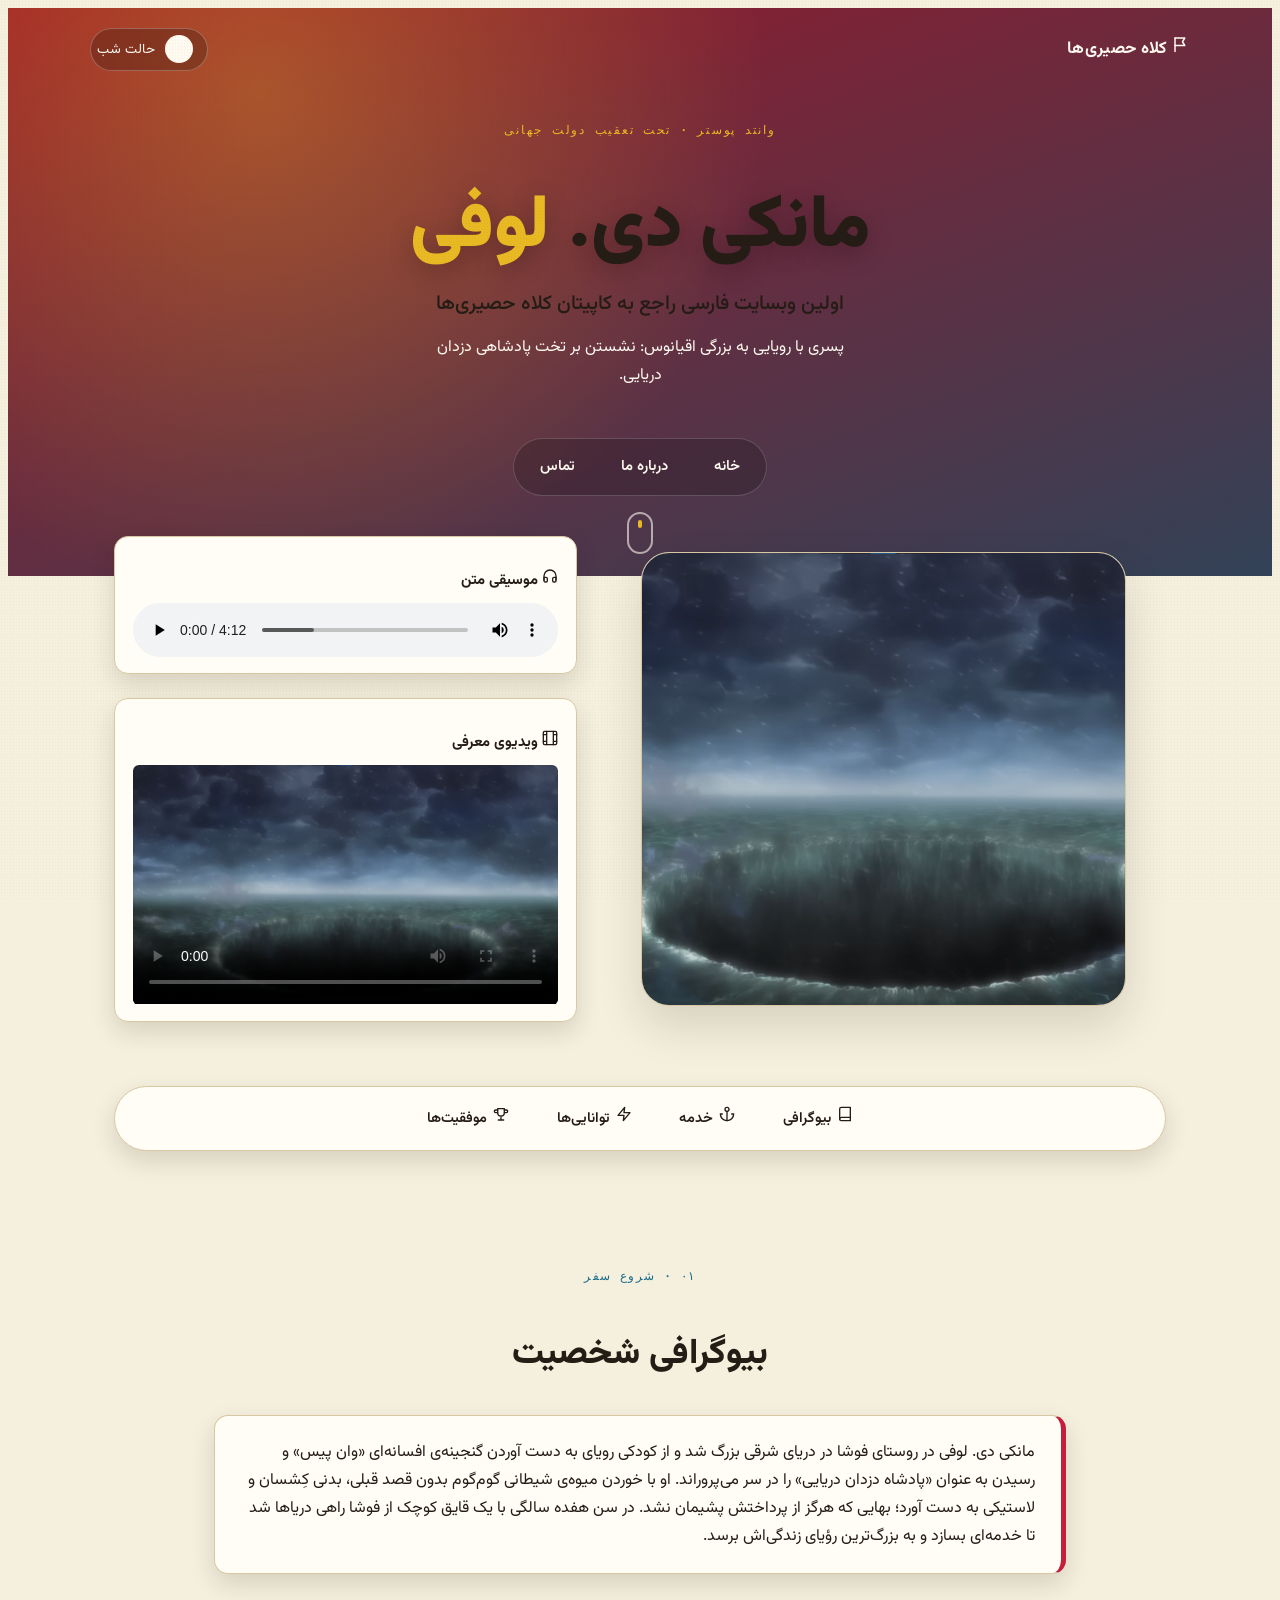
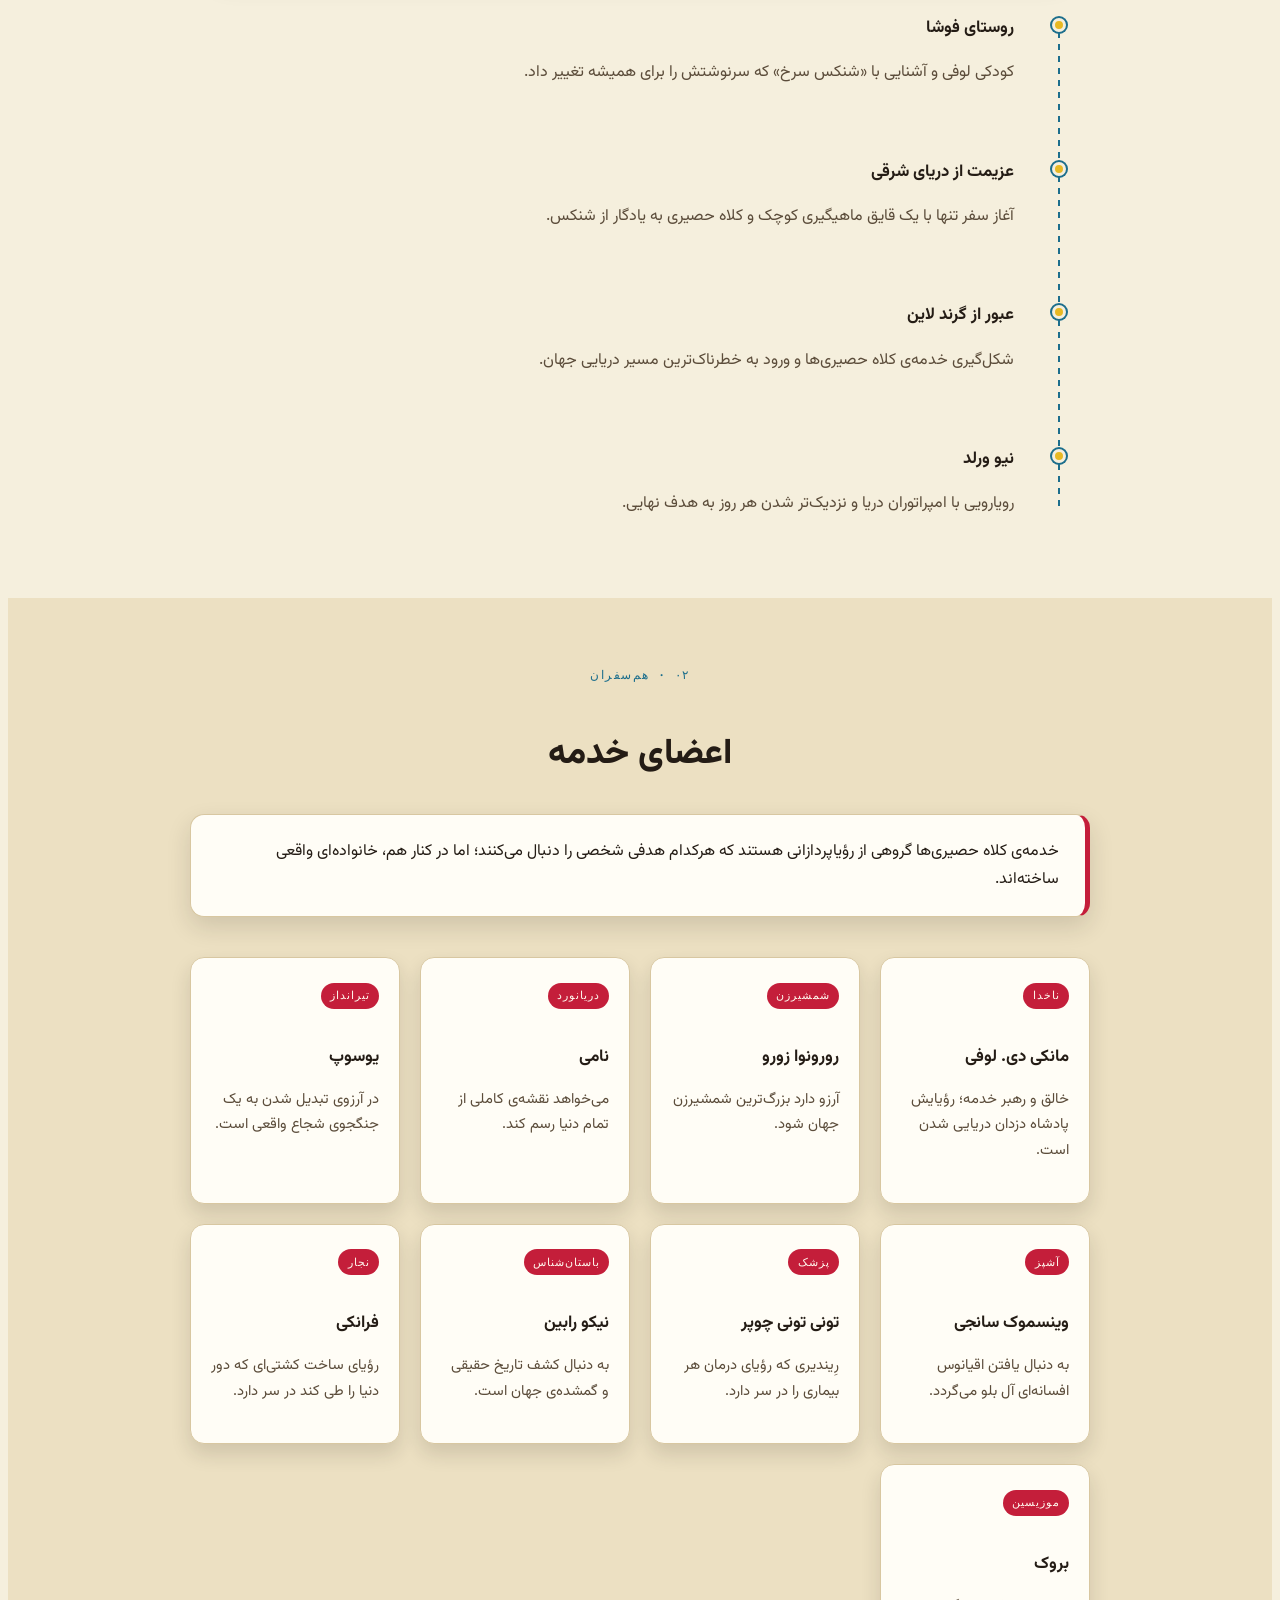
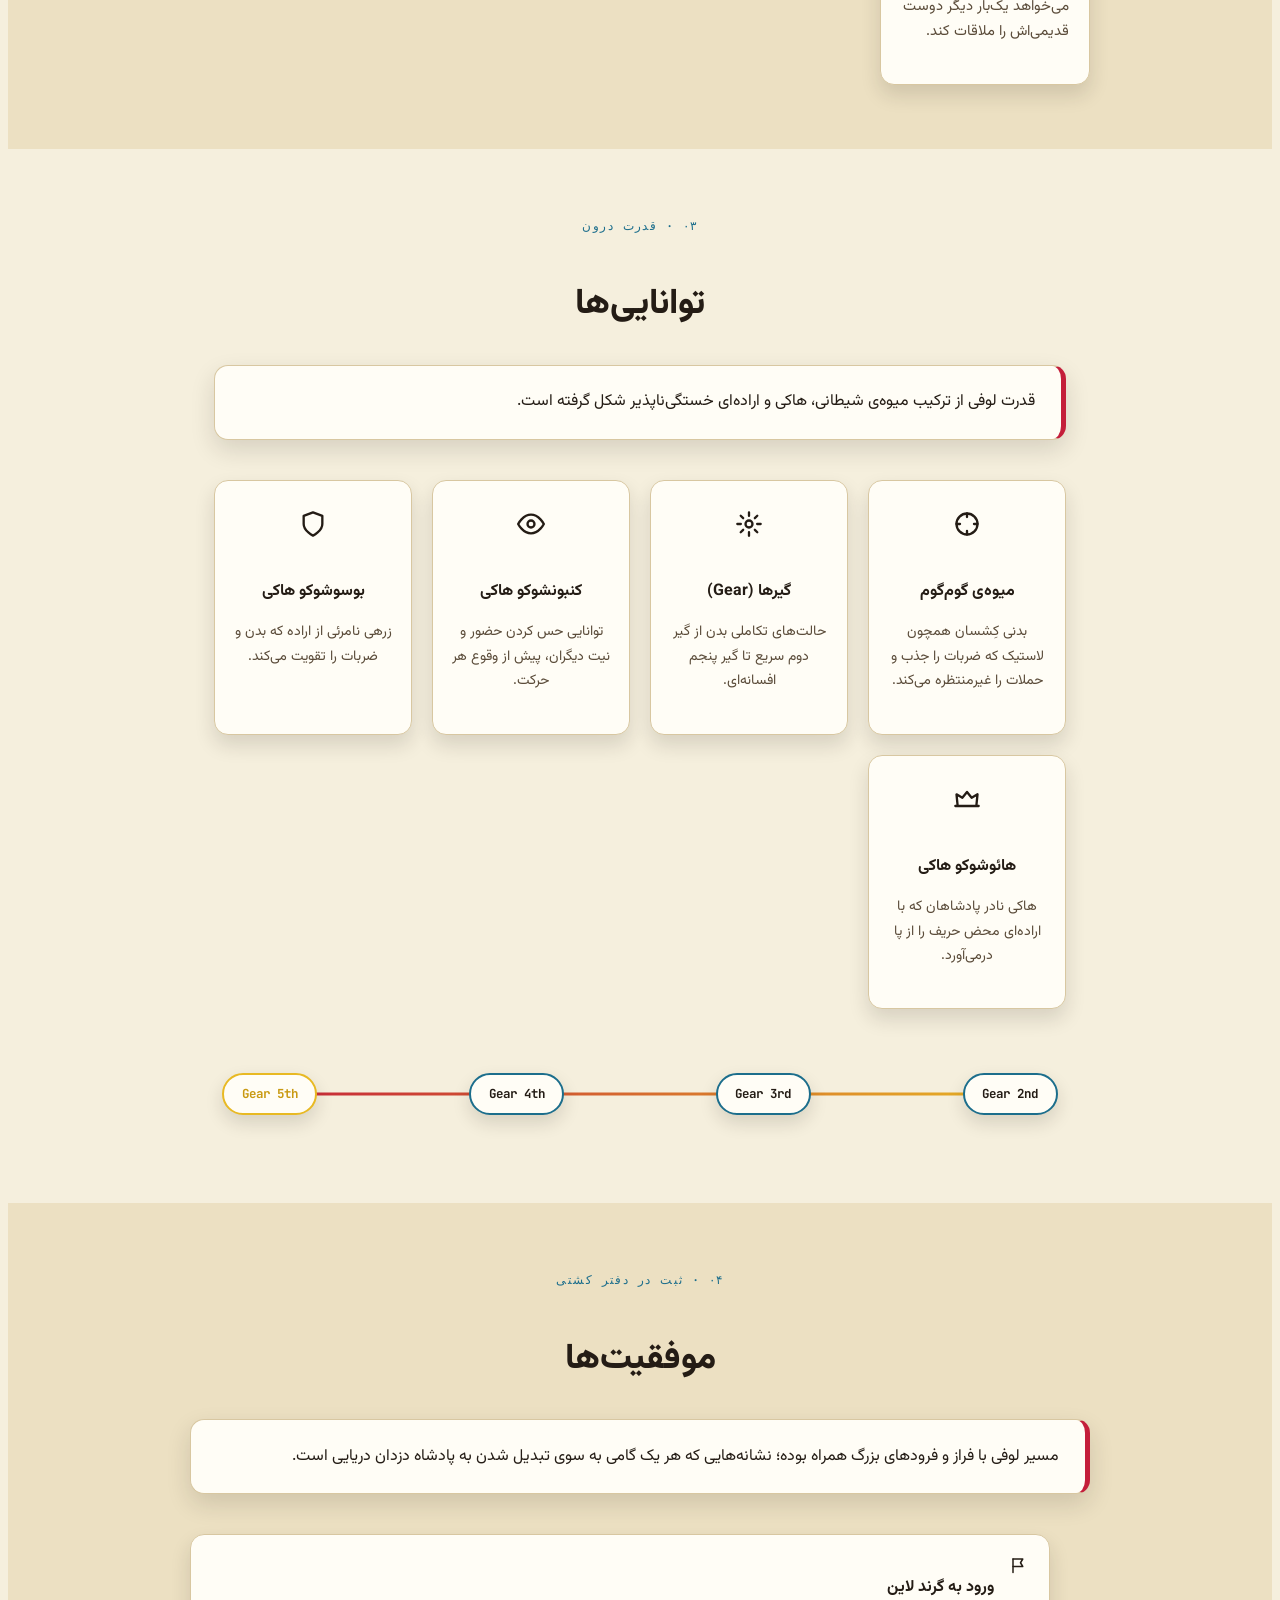
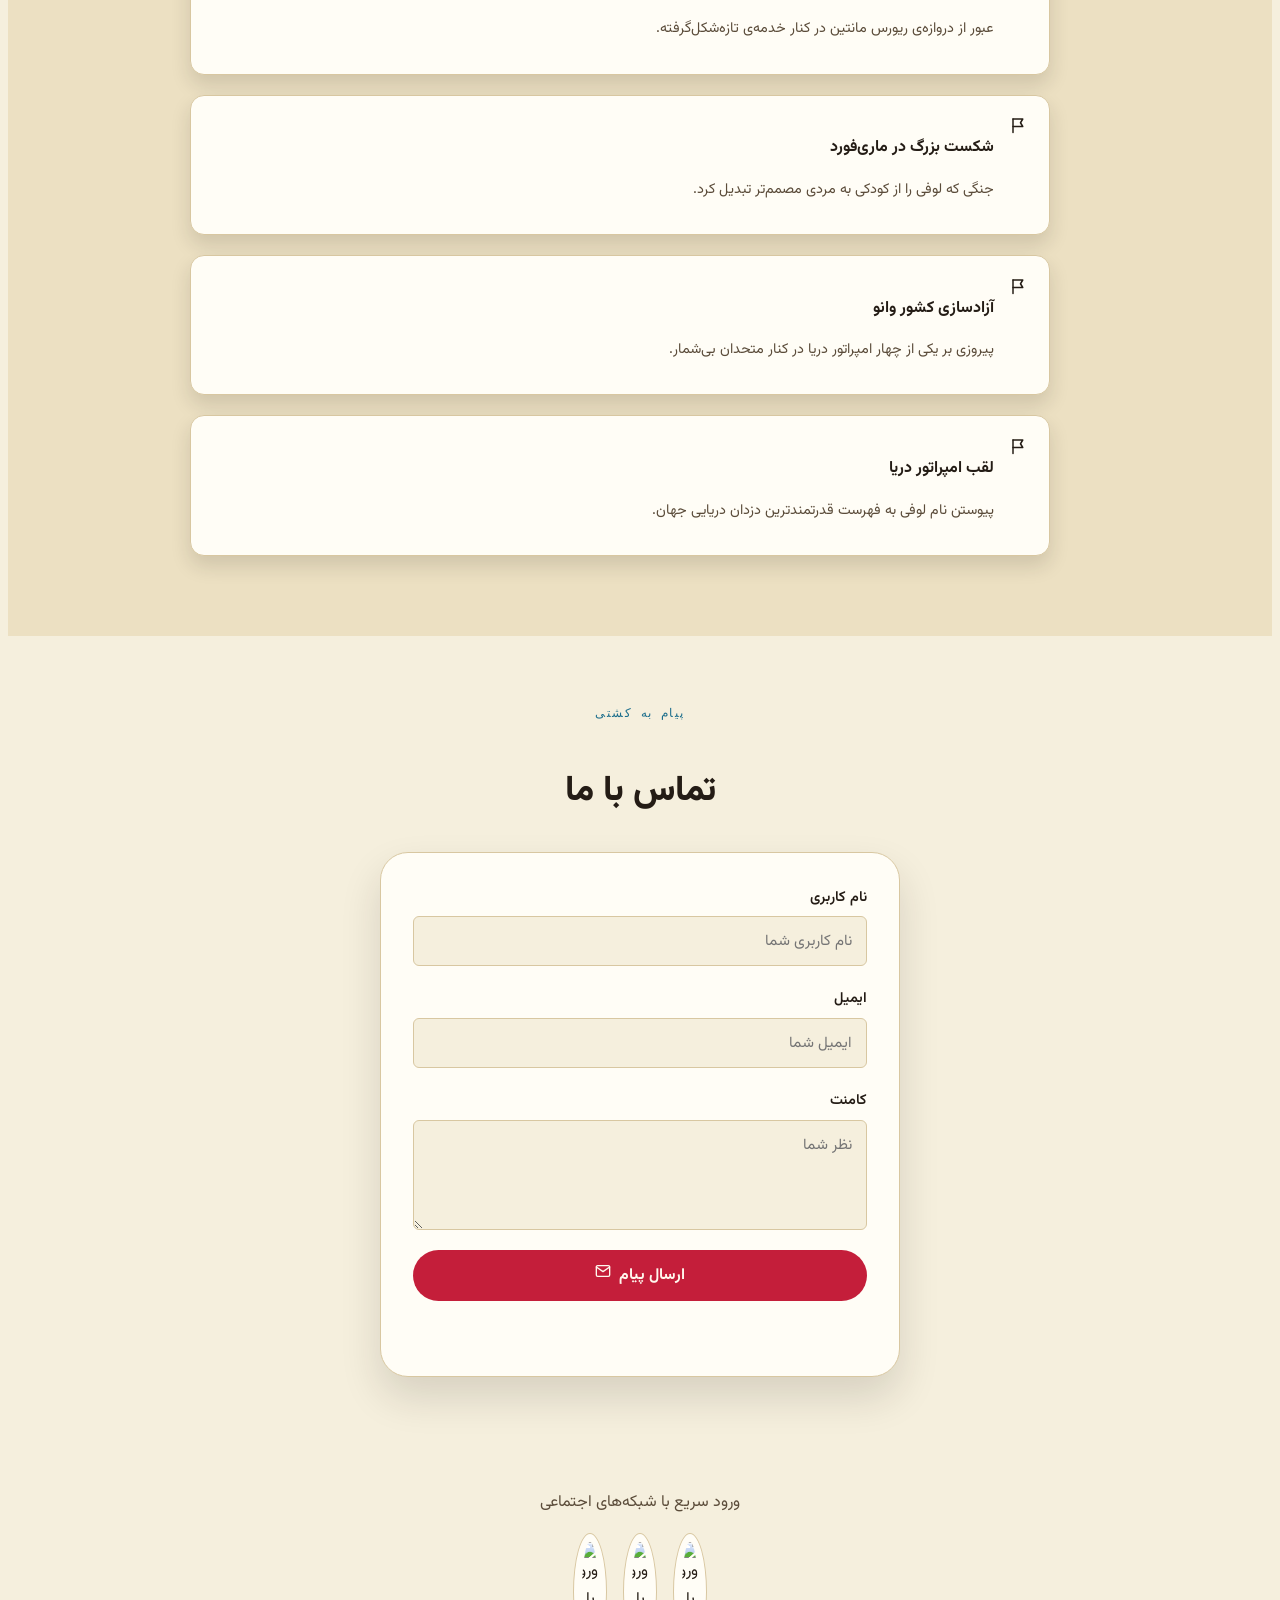
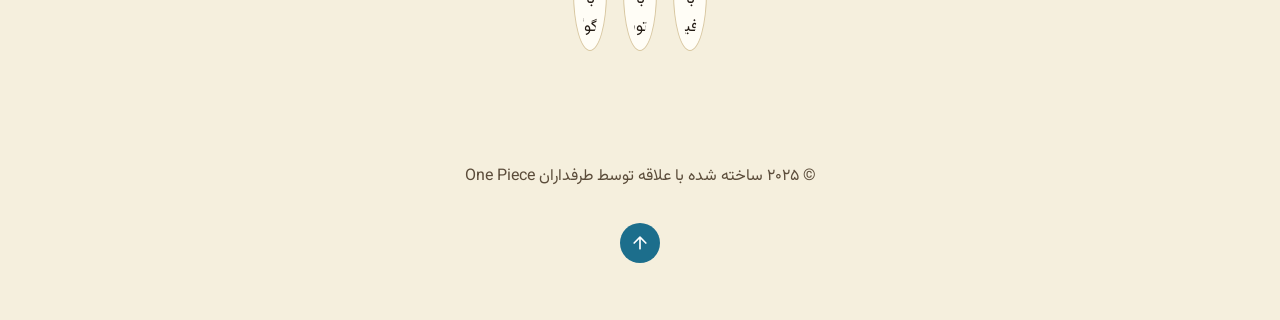
==== commit b3ee071d: "Replace UI emoji with inline SVG icons" ====
--- a/index.html
+++ b/index.html
@@ -31,7 +31,7 @@
       <div class="header-bg" aria-hidden="true"></div>
 
       <div class="header-top">
-        <span class="brand">🏴‍☠️ کلاه حصیری‌ها</span>
+        <span class="brand"><svg xmlns="http://www.w3.org/2000/svg" width="18" height="18" viewBox="0 0 24 24" fill="none" stroke="currentColor" stroke-width="2" stroke-linecap="round" stroke-linejoin="round" aria-hidden="true"><path d="M4 22V4"/><path d="M4 4h13l-3 5 3 5H4"/></svg> کلاه حصیری‌ها</span>
 
         <button
           id="theme-toggle"
@@ -41,8 +41,8 @@
           aria-pressed="false"
         >
           <span class="theme-toggle__wheel">
-            <span class="theme-toggle__icon theme-toggle__icon--sun">☀️</span>
-            <span class="theme-toggle__icon theme-toggle__icon--moon">🌙</span>
+            <span class="theme-toggle__icon theme-toggle__icon--sun"><svg xmlns="http://www.w3.org/2000/svg" width="16" height="16" viewBox="0 0 24 24" fill="none" stroke="currentColor" stroke-width="2" stroke-linecap="round" stroke-linejoin="round" aria-hidden="true"><circle cx="12" cy="12" r="4"/><path d="M12 2v2M12 20v2M4.93 4.93l1.41 1.41M17.66 17.66l1.41 1.41M2 12h2M20 12h2M6.34 17.66l-1.41 1.41M19.07 4.93l-1.41 1.41"/></svg></span>
+            <span class="theme-toggle__icon theme-toggle__icon--moon"><svg xmlns="http://www.w3.org/2000/svg" width="16" height="16" viewBox="0 0 24 24" fill="none" stroke="currentColor" stroke-width="2" stroke-linecap="round" stroke-linejoin="round" aria-hidden="true"><path d="M21 12.79A9 9 0 1 1 11.21 3 7 7 0 0 0 21 12.79z"/></svg></span>
           </span>
           <span class="theme-toggle__label" data-label>حالت شب</span>
         </button>
@@ -89,7 +89,7 @@
 
         <div class="media__side">
           <div class="media__card">
-            <p class="media__label">🎧 موسیقی متن</p>
+            <p class="media__label"><svg xmlns="http://www.w3.org/2000/svg" width="16" height="16" viewBox="0 0 24 24" fill="none" stroke="currentColor" stroke-width="2" stroke-linecap="round" stroke-linejoin="round" aria-hidden="true"><path d="M3 18v-6a9 9 0 0 1 18 0v6"/><path d="M21 19a2 2 0 0 1-2 2h-1a2 2 0 0 1-2-2v-3a2 2 0 0 1 2-2h3zM3 19a2 2 0 0 0 2 2h1a2 2 0 0 0 2-2v-3a2 2 0 0 0-2-2H3z"/></svg> موسیقی متن</p>
             <audio controls>
               <source
                 src="./music/Namie-Amuro-Hope-One-Piece.mp3"
@@ -100,7 +100,7 @@
           </div>
 
           <div class="media__card">
-            <p class="media__label">🎬 ویدیوی معرفی</p>
+            <p class="media__label"><svg xmlns="http://www.w3.org/2000/svg" width="16" height="16" viewBox="0 0 24 24" fill="none" stroke="currentColor" stroke-width="2" stroke-linecap="round" stroke-linejoin="round" aria-hidden="true"><rect x="2" y="2" width="20" height="20" rx="2"/><path d="M7 2v20M17 2v20M2 7h5M2 17h5M17 17h5M17 7h5"/></svg> ویدیوی معرفی</p>
             <video controls poster="./image/Screenshot 2025-04-06 203740.png">
               <source src="./video/One Piece AMV - Royalty.mp4" type="video/mp4" />
               مرورگر شما از پخش ویدیو پشتیبانی نمی‌کند.
@@ -111,10 +111,10 @@
 
       <nav class="anchor-nav reveal" data-reveal aria-label="پیمایش بخش‌ها">
         <ul>
-          <li><a href="#Biography"><span class="anchor-nav__icon">📜</span>بیوگرافی</a></li>
-          <li><a href="#Crew"><span class="anchor-nav__icon">⚓</span>خدمه</a></li>
-          <li><a href="#Powers"><span class="anchor-nav__icon">🥊</span>توانایی‌ها</a></li>
-          <li><a href="#Achievements"><span class="anchor-nav__icon">🏆</span>موفقیت‌ها</a></li>
+          <li><a href="#Biography"><span class="anchor-nav__icon"><svg xmlns="http://www.w3.org/2000/svg" width="16" height="16" viewBox="0 0 24 24" fill="none" stroke="currentColor" stroke-width="2" stroke-linecap="round" stroke-linejoin="round" aria-hidden="true"><path d="M4 19.5A2.5 2.5 0 0 1 6.5 17H20"/><path d="M6.5 2H20v20H6.5A2.5 2.5 0 0 1 4 19.5v-15A2.5 2.5 0 0 1 6.5 2z"/></svg></span>بیوگرافی</a></li>
+          <li><a href="#Crew"><span class="anchor-nav__icon"><svg xmlns="http://www.w3.org/2000/svg" width="16" height="16" viewBox="0 0 24 24" fill="none" stroke="currentColor" stroke-width="2" stroke-linecap="round" stroke-linejoin="round" aria-hidden="true"><circle cx="12" cy="5" r="3"/><path d="M12 22V8"/><path d="M5 12H2a10 10 0 0 0 20 0h-3"/></svg></span>خدمه</a></li>
+          <li><a href="#Powers"><span class="anchor-nav__icon"><svg xmlns="http://www.w3.org/2000/svg" width="16" height="16" viewBox="0 0 24 24" fill="none" stroke="currentColor" stroke-width="2" stroke-linecap="round" stroke-linejoin="round" aria-hidden="true"><polygon points="13 2 3 14 12 14 11 22 21 10 12 10 13 2"/></svg></span>توانایی‌ها</a></li>
+          <li><a href="#Achievements"><span class="anchor-nav__icon"><svg xmlns="http://www.w3.org/2000/svg" width="16" height="16" viewBox="0 0 24 24" fill="none" stroke="currentColor" stroke-width="2" stroke-linecap="round" stroke-linejoin="round" aria-hidden="true"><path d="M8 21h8M12 17v4M7 4h10v6a5 5 0 0 1-10 0V4z"/><path d="M7 6H4a2 2 0 0 0 0 4h3M17 6h3a2 2 0 0 1 0 4h-3"/></svg></span>موفقیت‌ها</a></li>
         </ul>
       </nav>
 
@@ -237,27 +237,27 @@
 
         <div class="power-grid">
           <article class="power-card reveal" data-reveal>
-            <span class="power-card__icon">🍬</span>
+            <span class="power-card__icon"><svg xmlns="http://www.w3.org/2000/svg" width="28" height="28" viewBox="0 0 24 24" fill="none" stroke="currentColor" stroke-width="2" stroke-linecap="round" stroke-linejoin="round" aria-hidden="true"><circle cx="12" cy="12" r="9"/><path d="M12 3v3M12 18v3M3 12h3M18 12h3"/></svg></span>
             <h4>میوه‌ی گوم‌گوم</h4>
             <p>بدنی کِشسان همچون لاستیک که ضربات را جذب و حملات را غیرمنتظره می‌کند.</p>
           </article>
           <article class="power-card reveal" data-reveal>
-            <span class="power-card__icon">⚙️</span>
+            <span class="power-card__icon"><svg xmlns="http://www.w3.org/2000/svg" width="28" height="28" viewBox="0 0 24 24" fill="none" stroke="currentColor" stroke-width="2" stroke-linecap="round" stroke-linejoin="round" aria-hidden="true"><circle cx="12" cy="12" r="3"/><path d="M12 2v3M12 19v3M2 12h3M19 12h3M4.9 4.9l2.1 2.1M17 17l2.1 2.1M19.1 4.9L17 7M7 17l-2.1 2.1"/></svg></span>
             <h4>گیرها (Gear)</h4>
             <p>حالت‌های تکاملی بدن از گیر دوم سریع تا گیر پنجم افسانه‌ای.</p>
           </article>
           <article class="power-card reveal" data-reveal>
-            <span class="power-card__icon">👁️</span>
+            <span class="power-card__icon"><svg xmlns="http://www.w3.org/2000/svg" width="28" height="28" viewBox="0 0 24 24" fill="none" stroke="currentColor" stroke-width="2" stroke-linecap="round" stroke-linejoin="round" aria-hidden="true"><path d="M1 12s4-8 11-8 11 8 11 8-4 8-11 8-11-8-11-8z"/><circle cx="12" cy="12" r="3"/></svg></span>
             <h4>کنبونشوکو هاکی</h4>
             <p>توانایی حس کردن حضور و نیت دیگران، پیش از وقوع هر حرکت.</p>
           </article>
           <article class="power-card reveal" data-reveal>
-            <span class="power-card__icon">🛡️</span>
+            <span class="power-card__icon"><svg xmlns="http://www.w3.org/2000/svg" width="28" height="28" viewBox="0 0 24 24" fill="none" stroke="currentColor" stroke-width="2" stroke-linecap="round" stroke-linejoin="round" aria-hidden="true"><path d="M12 22s8-4 8-10V5l-8-3-8 3v7c0 6 8 10 8 10z"/></svg></span>
             <h4>بوسوشوکو هاکی</h4>
             <p>زرهی نامرئی از اراده که بدن و ضربات را تقویت می‌کند.</p>
           </article>
           <article class="power-card reveal" data-reveal>
-            <span class="power-card__icon">👑</span>
+            <span class="power-card__icon"><svg xmlns="http://www.w3.org/2000/svg" width="28" height="28" viewBox="0 0 24 24" fill="none" stroke="currentColor" stroke-width="2" stroke-linecap="round" stroke-linejoin="round" aria-hidden="true"><path d="M2 18h20M4 18L3 8l5 3 4-5 4 5 5-3-1 10H4z"/></svg></span>
             <h4>هائوشوکو هاکی</h4>
             <p>هاکی نادر پادشاهان که با اراده‌ای محض حریف را از پا درمی‌آورد.</p>
           </article>
@@ -284,28 +284,28 @@
 
         <ul class="log">
           <li class="log__item reveal" data-reveal>
-            <span class="log__flag" aria-hidden="true">🚩</span>
+            <span class="log__flag" aria-hidden="true"><svg xmlns="http://www.w3.org/2000/svg" width="18" height="18" viewBox="0 0 24 24" fill="none" stroke="currentColor" stroke-width="2" stroke-linecap="round" stroke-linejoin="round" aria-hidden="true"><path d="M4 22V4"/><path d="M4 4h13l-3 5 3 5H4"/></svg></span>
             <div>
               <h4>ورود به گرند لاین</h4>
               <p>عبور از دروازه‌ی ریورس مانتین در کنار خدمه‌ی تازه‌شکل‌گرفته.</p>
             </div>
           </li>
           <li class="log__item reveal" data-reveal>
-            <span class="log__flag" aria-hidden="true">🚩</span>
+            <span class="log__flag" aria-hidden="true"><svg xmlns="http://www.w3.org/2000/svg" width="18" height="18" viewBox="0 0 24 24" fill="none" stroke="currentColor" stroke-width="2" stroke-linecap="round" stroke-linejoin="round" aria-hidden="true"><path d="M4 22V4"/><path d="M4 4h13l-3 5 3 5H4"/></svg></span>
             <div>
               <h4>شکست بزرگ در ماری‌فورد</h4>
               <p>جنگی که لوفی را از کودکی به مردی مصمم‌تر تبدیل کرد.</p>
             </div>
           </li>
           <li class="log__item reveal" data-reveal>
-            <span class="log__flag" aria-hidden="true">🚩</span>
+            <span class="log__flag" aria-hidden="true"><svg xmlns="http://www.w3.org/2000/svg" width="18" height="18" viewBox="0 0 24 24" fill="none" stroke="currentColor" stroke-width="2" stroke-linecap="round" stroke-linejoin="round" aria-hidden="true"><path d="M4 22V4"/><path d="M4 4h13l-3 5 3 5H4"/></svg></span>
             <div>
               <h4>آزادسازی کشور وانو</h4>
               <p>پیروزی بر یکی از چهار امپراتور دریا در کنار متحدان بی‌شمار.</p>
             </div>
           </li>
           <li class="log__item reveal" data-reveal>
-            <span class="log__flag" aria-hidden="true">🚩</span>
+            <span class="log__flag" aria-hidden="true"><svg xmlns="http://www.w3.org/2000/svg" width="18" height="18" viewBox="0 0 24 24" fill="none" stroke="currentColor" stroke-width="2" stroke-linecap="round" stroke-linejoin="round" aria-hidden="true"><path d="M4 22V4"/><path d="M4 4h13l-3 5 3 5H4"/></svg></span>
             <div>
               <h4>لقب امپراتور دریا</h4>
               <p>پیوستن نام لوفی به فهرست قدرتمندترین دزدان دریایی جهان.</p>
@@ -355,7 +355,7 @@
 
           <button type="submit" class="btn-submit">
             ارسال پیام
-            <span class="btn-submit__icon" aria-hidden="true">✉️</span>
+            <span class="btn-submit__icon" aria-hidden="true"><svg xmlns="http://www.w3.org/2000/svg" width="16" height="16" viewBox="0 0 24 24" fill="none" stroke="currentColor" stroke-width="2" stroke-linecap="round" stroke-linejoin="round" aria-hidden="true"><path d="M4 4h16a2 2 0 0 1 2 2v12a2 2 0 0 1-2 2H4a2 2 0 0 1-2-2V6a2 2 0 0 1 2-2z"/><path d="M22 6l-10 7L2 6"/></svg></span>
           </button>
           <p class="field__status" id="form-status" role="status" aria-live="polite"></p>
         </form>
@@ -385,7 +385,7 @@
 
     <footer class="site-footer">
       <p>&copy; ۲۰۲۵ ساخته شده با علاقه توسط طرفداران One Piece</p>
-      <a href="#home" class="back-to-top" aria-label="بازگشت به بالای صفحه">⬆</a>
+      <a href="#home" class="back-to-top" aria-label="بازگشت به بالای صفحه"><svg xmlns="http://www.w3.org/2000/svg" width="20" height="20" viewBox="0 0 24 24" fill="none" stroke="currentColor" stroke-width="2" stroke-linecap="round" stroke-linejoin="round" aria-hidden="true"><path d="M12 19V5M5 12l7-7 7 7"/></svg></a>
     </footer>
 
     <script src="script.js"></script>
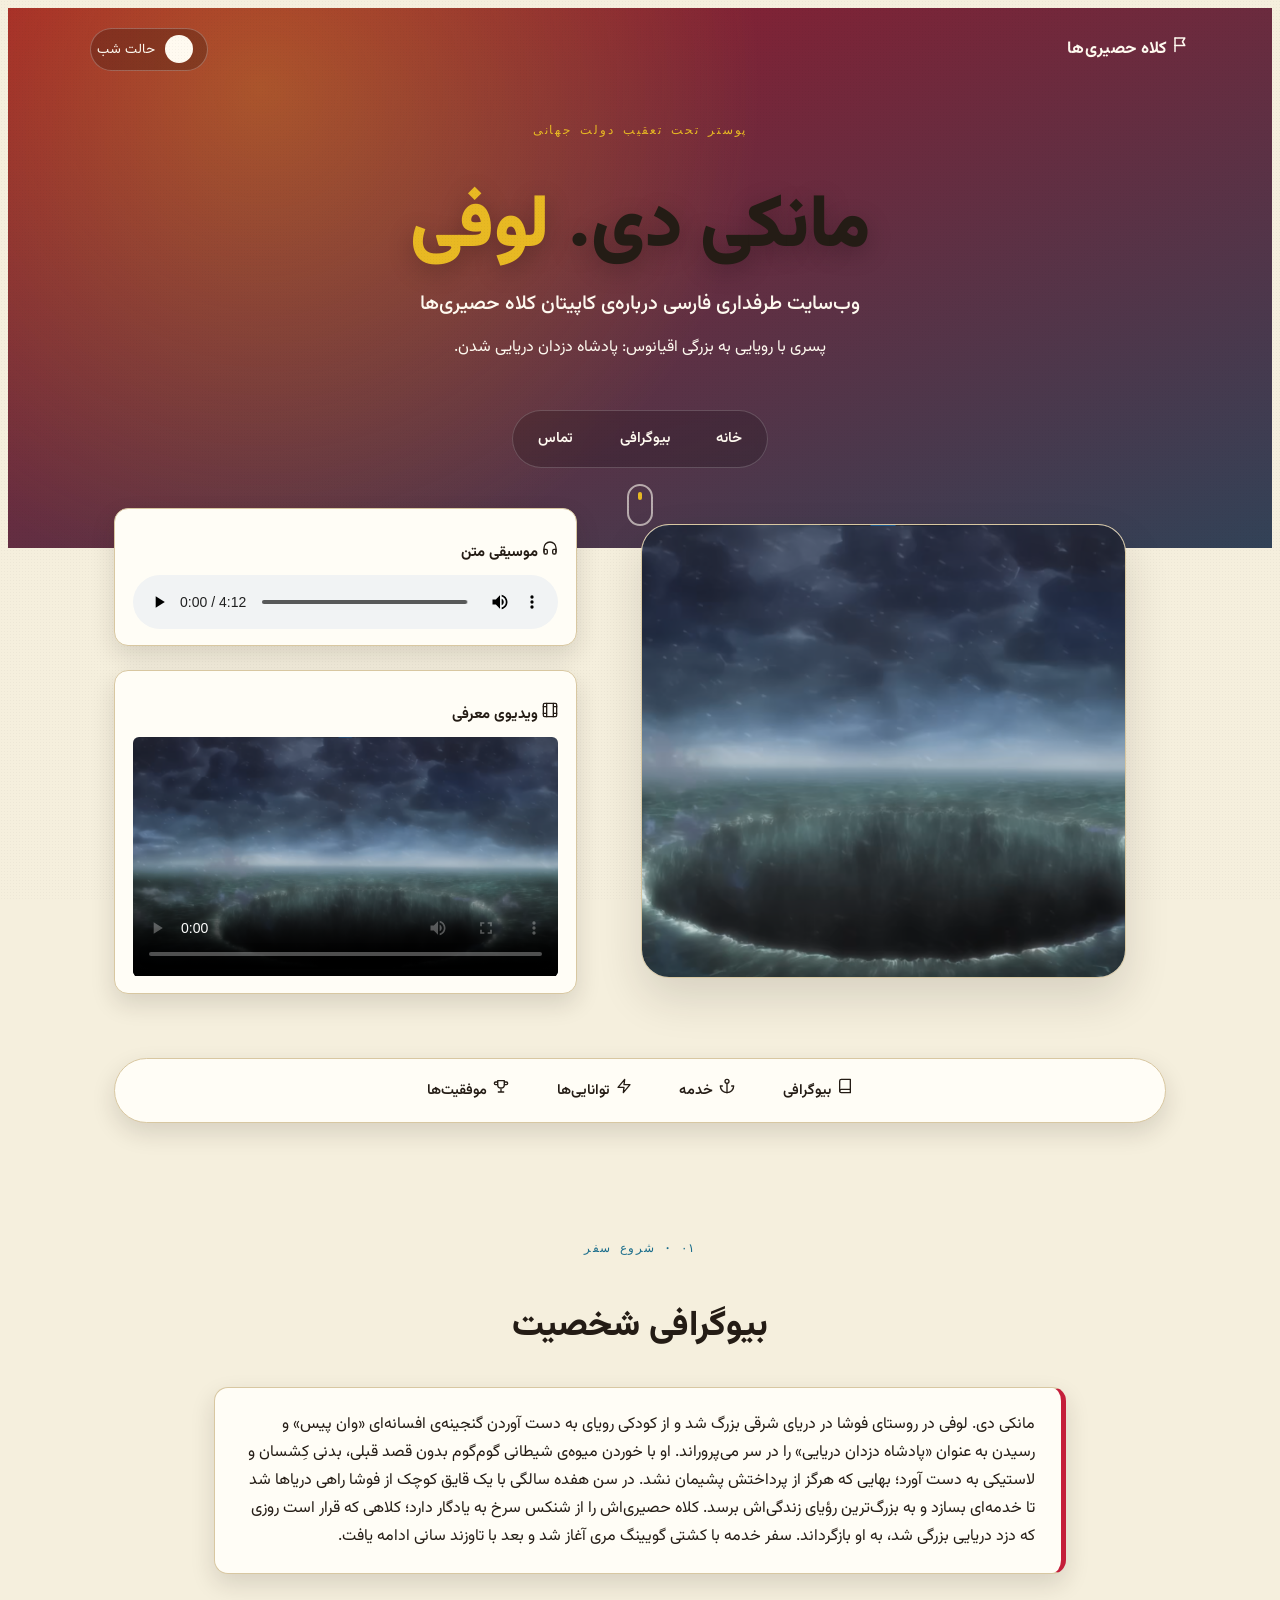
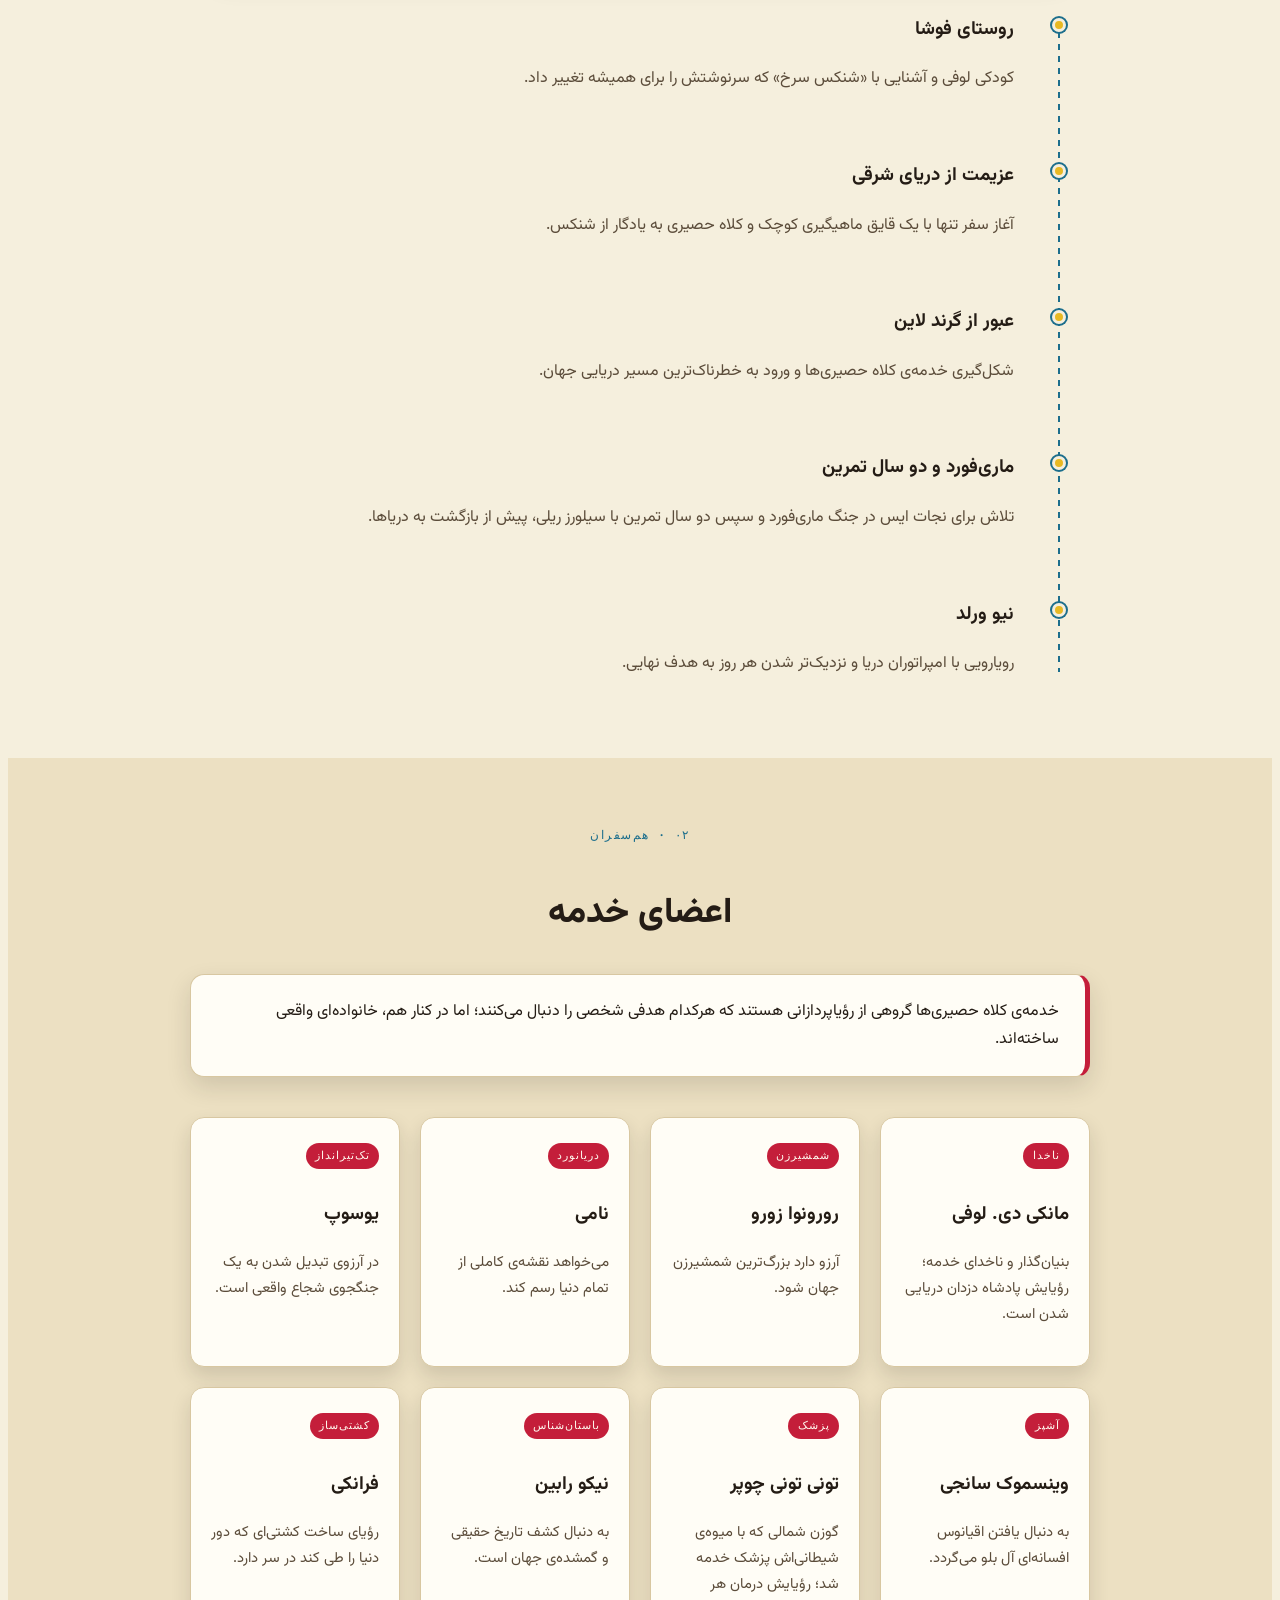
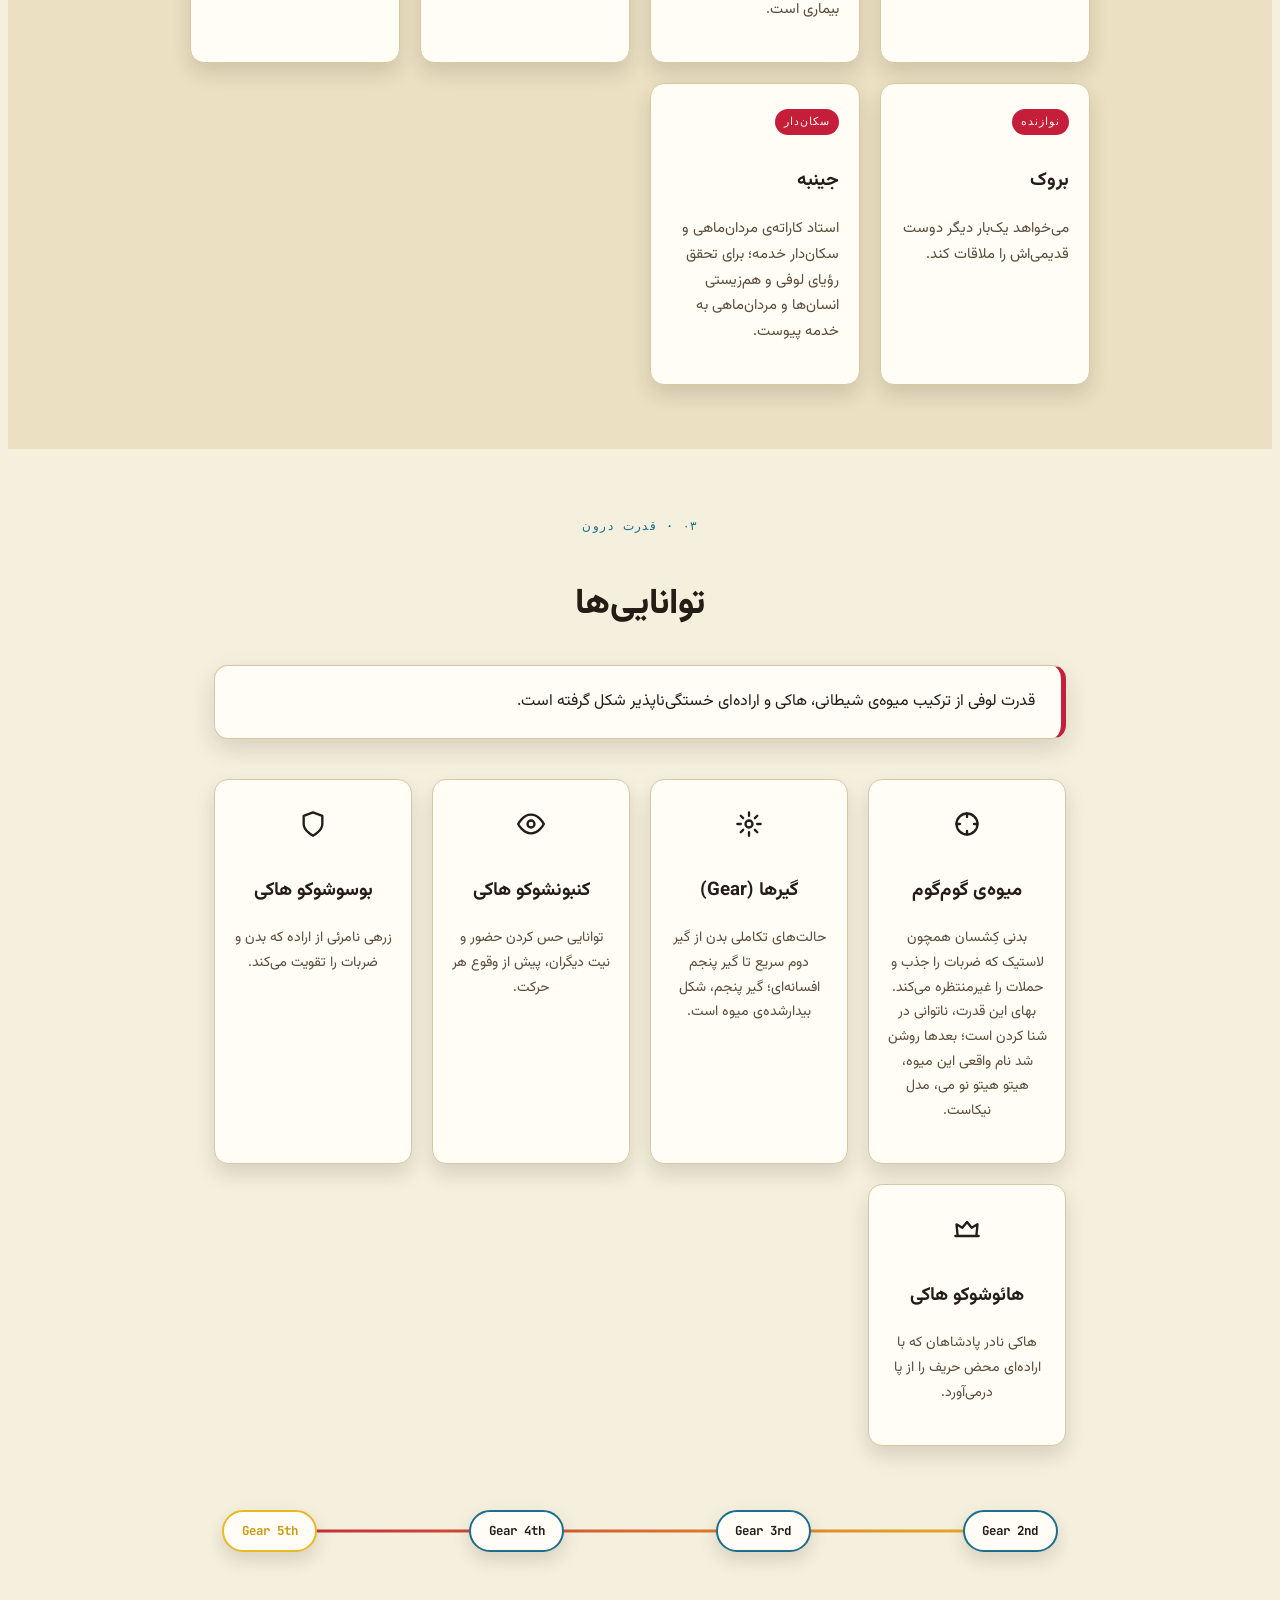
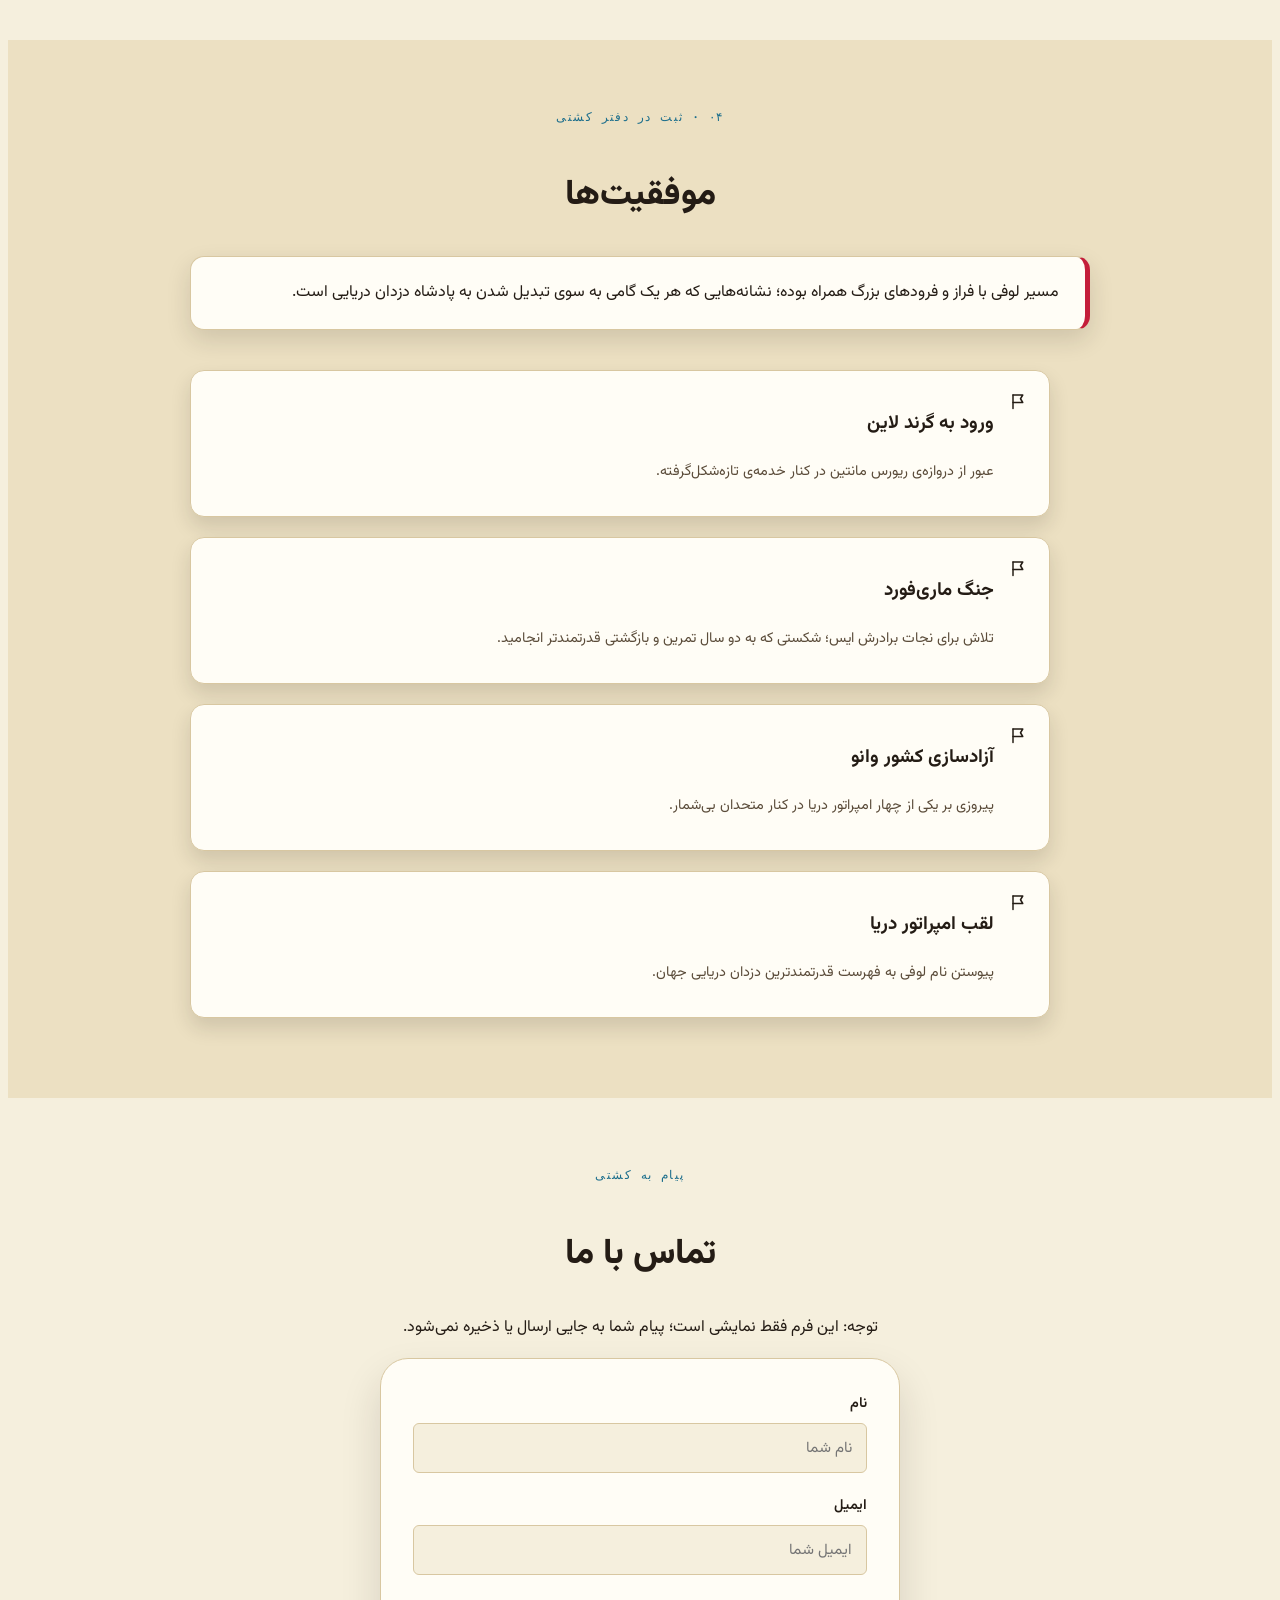
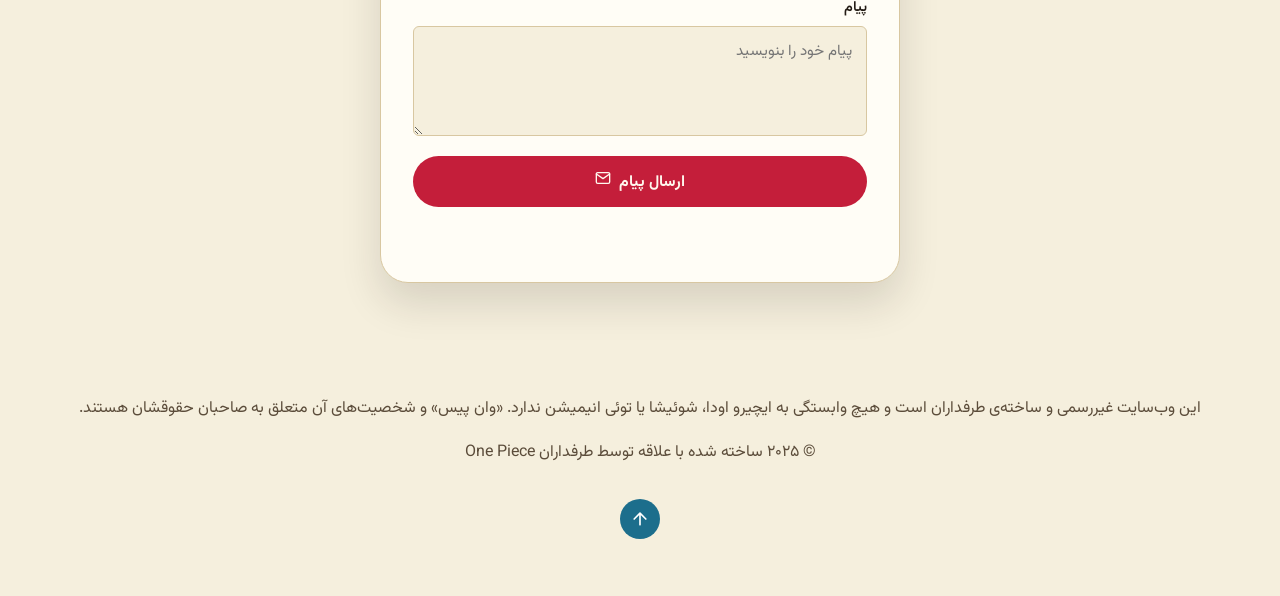
==== commit 01f98419: "Review pass: fix fake form/login, complete content, add fan disclaimer, fix a11y" ====
--- a/index.html
+++ b/index.html
@@ -8,6 +8,9 @@
       content="این وبسایت به معرفی کاپیتان کلاه حصیری‌ها، لوفی، از انیمه One Piece می‌پردازد."
     />
     <meta name="theme-color" content="#0B1220" />
+    <meta property="og:type" content="website" />
+    <meta property="og:title" content="Monkey D. Luffy | زندگی‌نامه‌ی کاپیتان کلاه حصیری‌ها" />
+    <meta property="og:description" content="وب‌سایت طرفداری فارسی درباره‌ی مانکی دی. لوفی، کاپیتان کلاه حصیری‌ها از وان پیس." />
     <title>Monkey D. Luffy | زندگی‌نامه‌ی کاپیتان کلاه حصیری‌ها</title>
     <link rel="icon" type="image/png" href="./image/Untitled-1.png" />
 
@@ -49,21 +52,21 @@
       </div>
 
       <div class="hero">
-        <p class="hero__eyebrow reveal" data-reveal>وانتد پوستر · تحت تعقیب دولت جهانی</p>
+        <p class="hero__eyebrow reveal" data-reveal>پوستر تحت تعقیب دولت جهانی</p>
         <h1 class="hero__title reveal" data-reveal>
           مانکی دی. <span class="hero__title-accent">لوفی</span>
         </h1>
-        <h3 class="hero__subtitle reveal" data-reveal>
-          اولین وبسایت فارسی راجع به کاپیتان کلاه حصیری‌ها
-        </h3>
+        <p class="hero__subtitle reveal" data-reveal>
+          وب‌سایت طرفداری فارسی درباره‌ی کاپیتان کلاه حصیری‌ها
+        </p>
         <p class="hero__desc reveal" data-reveal>
-          پسری با رویایی به بزرگی اقیانوس: نشستن بر تخت پادشاهی دزدان دریایی.
+          پسری با رویایی به بزرگی اقیانوس: پادشاه دزدان دریایی شدن.
         </p>
 
         <nav class="top-nav-wrap reveal" data-reveal aria-label="پیمایش اصلی">
           <ul class="top-nav">
             <li><a href="#home">خانه</a></li>
-            <li><a href="#Biography">درباره ما</a></li>
+            <li><a href="#Biography">بیوگرافی</a></li>
             <li><a href="#contact">تماس</a></li>
           </ul>
         </nav>
@@ -81,7 +84,7 @@
         <figure class="media__figure">
           <img
             src="./image/Screenshot 2025-04-06 203740.png"
-            alt="Monkey D. Luffy"
+            alt="تصویری از مانکی دی. لوفی"
             loading="lazy"
           />
           <figcaption>تصویری از لوفی</figcaption>
@@ -90,10 +93,10 @@
         <div class="media__side">
           <div class="media__card">
             <p class="media__label"><svg xmlns="http://www.w3.org/2000/svg" width="16" height="16" viewBox="0 0 24 24" fill="none" stroke="currentColor" stroke-width="2" stroke-linecap="round" stroke-linejoin="round" aria-hidden="true"><path d="M3 18v-6a9 9 0 0 1 18 0v6"/><path d="M21 19a2 2 0 0 1-2 2h-1a2 2 0 0 1-2-2v-3a2 2 0 0 1 2-2h3zM3 19a2 2 0 0 0 2 2h1a2 2 0 0 0 2-2v-3a2 2 0 0 0-2-2H3z"/></svg> موسیقی متن</p>
-            <audio controls>
+            <audio controls aria-label="موسیقی متن وان پیس">
               <source
                 src="./music/Namie-Amuro-Hope-One-Piece.mp3"
-                type="audio/mp3"
+                type="audio/mpeg"
               />
               مرورگر شما از پخش صوت پشتیبانی نمی‌کند.
             </audio>
@@ -101,7 +104,7 @@
 
           <div class="media__card">
             <p class="media__label"><svg xmlns="http://www.w3.org/2000/svg" width="16" height="16" viewBox="0 0 24 24" fill="none" stroke="currentColor" stroke-width="2" stroke-linecap="round" stroke-linejoin="round" aria-hidden="true"><rect x="2" y="2" width="20" height="20" rx="2"/><path d="M7 2v20M17 2v20M2 7h5M2 17h5M17 17h5M17 7h5"/></svg> ویدیوی معرفی</p>
-            <video controls poster="./image/Screenshot 2025-04-06 203740.png">
+            <video controls aria-label="ویدیوی معرفی لوفی" poster="./image/Screenshot 2025-04-06 203740.png">
               <source src="./video/One Piece AMV - Royalty.mp4" type="video/mp4" />
               مرورگر شما از پخش ویدیو پشتیبانی نمی‌کند.
             </video>
@@ -131,35 +134,44 @@
           شیطانی گوم‌گوم بدون قصد قبلی، بدنی کِشسان و لاستیکی به دست آورد؛
           بهایی که هرگز از پرداختش پشیمان نشد. در سن هفده سالگی با یک قایق
           کوچک از فوشا راهی دریاها شد تا خدمه‌ای بسازد و به بزرگ‌ترین رؤیای
-          زندگی‌اش برسد.
+          زندگی‌اش برسد. کلاه حصیری‌اش را از شنکس سرخ به یادگار دارد؛ کلاهی
+          که قرار است روزی که دزد دریایی بزرگی شد، به او بازگرداند. سفر
+          خدمه با کشتی گویینگ مری آغاز شد و بعد با تاوزند سانی ادامه یافت.
         </p>
 
         <ol class="timeline">
           <li class="timeline__item reveal" data-reveal>
             <span class="timeline__dot" aria-hidden="true"></span>
             <div class="timeline__content">
-              <h4>روستای فوشا</h4>
+              <h3>روستای فوشا</h3>
               <p>کودکی لوفی و آشنایی با «شنکس سرخ» که سرنوشتش را برای همیشه تغییر داد.</p>
             </div>
           </li>
           <li class="timeline__item reveal" data-reveal>
             <span class="timeline__dot" aria-hidden="true"></span>
             <div class="timeline__content">
-              <h4>عزیمت از دریای شرقی</h4>
+              <h3>عزیمت از دریای شرقی</h3>
               <p>آغاز سفر تنها با یک قایق ماهیگیری کوچک و کلاه حصیری به یادگار از شنکس.</p>
             </div>
           </li>
           <li class="timeline__item reveal" data-reveal>
             <span class="timeline__dot" aria-hidden="true"></span>
             <div class="timeline__content">
-              <h4>عبور از گرند لاین</h4>
+              <h3>عبور از گرند لاین</h3>
               <p>شکل‌گیری خدمه‌ی کلاه حصیری‌ها و ورود به خطرناک‌ترین مسیر دریایی جهان.</p>
             </div>
           </li>
           <li class="timeline__item reveal" data-reveal>
             <span class="timeline__dot" aria-hidden="true"></span>
             <div class="timeline__content">
-              <h4>نیو ورلد</h4>
+              <h3>ماری‌فورد و دو سال تمرین</h3>
+              <p>تلاش برای نجات ایس در جنگ ماری‌فورد و سپس دو سال تمرین با سیلورز ریلی، پیش از بازگشت به دریاها.</p>
+            </div>
+          </li>
+          <li class="timeline__item reveal" data-reveal>
+            <span class="timeline__dot" aria-hidden="true"></span>
+            <div class="timeline__content">
+              <h3>نیو ورلد</h3>
               <p>رویارویی با امپراتوران دریا و نزدیک‌تر شدن هر روز به هدف نهایی.</p>
             </div>
           </li>
@@ -179,48 +191,53 @@
         <div class="crew-grid">
           <article class="crew-card reveal" data-reveal>
             <span class="crew-card__tag">ناخدا</span>
-            <h4>مانکی دی. لوفی</h4>
-            <p>خالق و رهبر خدمه؛ رؤیایش پادشاه دزدان دریایی شدن است.</p>
+            <h3>مانکی دی. لوفی</h3>
+            <p>بنیان‌گذار و ناخدای خدمه؛ رؤیایش پادشاه دزدان دریایی شدن است.</p>
           </article>
           <article class="crew-card reveal" data-reveal>
             <span class="crew-card__tag">شمشیرزن</span>
-            <h4>رورونوا زورو</h4>
+            <h3>رورونوا زورو</h3>
             <p>آرزو دارد بزرگ‌ترین شمشیرزن جهان شود.</p>
           </article>
           <article class="crew-card reveal" data-reveal>
             <span class="crew-card__tag">دریانورد</span>
-            <h4>نامی</h4>
+            <h3>نامی</h3>
             <p>می‌خواهد نقشه‌ی کاملی از تمام دنیا رسم کند.</p>
           </article>
           <article class="crew-card reveal" data-reveal>
-            <span class="crew-card__tag">تیرانداز</span>
-            <h4>یوسوپ</h4>
+            <span class="crew-card__tag">تک‌تیرانداز</span>
+            <h3>یوسوپ</h3>
             <p>در آرزوی تبدیل شدن به یک جنگجوی شجاع واقعی است.</p>
           </article>
           <article class="crew-card reveal" data-reveal>
             <span class="crew-card__tag">آشپز</span>
-            <h4>وینسموک سانجی</h4>
+            <h3>وینسموک سانجی</h3>
             <p>به دنبال یافتن اقیانوس افسانه‌ای آل بلو می‌گردد.</p>
           </article>
           <article class="crew-card reveal" data-reveal>
             <span class="crew-card__tag">پزشک</span>
-            <h4>تونی تونی چوپر</h4>
-            <p>رِیندیری که رؤیای درمان هر بیماری را در سر دارد.</p>
+            <h3>تونی تونی چوپر</h3>
+            <p>گوزن شمالی که با میوه‌ی شیطانی‌اش پزشک خدمه شد؛ رؤیایش درمان هر بیماری است.</p>
           </article>
           <article class="crew-card reveal" data-reveal>
             <span class="crew-card__tag">باستان‌شناس</span>
-            <h4>نیکو رابین</h4>
+            <h3>نیکو رابین</h3>
             <p>به دنبال کشف تاریخ حقیقی و گمشده‌ی جهان است.</p>
           </article>
           <article class="crew-card reveal" data-reveal>
-            <span class="crew-card__tag">نجار</span>
-            <h4>فرانکی</h4>
+            <span class="crew-card__tag">کشتی‌ساز</span>
+            <h3>فرانکی</h3>
             <p>رؤیای ساخت کشتی‌ای که دور دنیا را طی کند در سر دارد.</p>
           </article>
           <article class="crew-card reveal" data-reveal>
-            <span class="crew-card__tag">موزیسین</span>
-            <h4>بروک</h4>
+            <span class="crew-card__tag">نوازنده</span>
+            <h3>بروک</h3>
             <p>می‌خواهد یک‌بار دیگر دوست قدیمی‌اش را ملاقات کند.</p>
+          </article>
+          <article class="crew-card reveal" data-reveal>
+            <span class="crew-card__tag">سکان‌دار</span>
+            <h3>جینبه</h3>
+            <p>استاد کاراته‌ی مردان‌ماهی و سکان‌دار خدمه؛ برای تحقق رؤیای لوفی و هم‌زیستی انسان‌ها و مردان‌ماهی به خدمه پیوست.</p>
           </article>
         </div>
       </section>
@@ -238,27 +255,27 @@
         <div class="power-grid">
           <article class="power-card reveal" data-reveal>
             <span class="power-card__icon"><svg xmlns="http://www.w3.org/2000/svg" width="28" height="28" viewBox="0 0 24 24" fill="none" stroke="currentColor" stroke-width="2" stroke-linecap="round" stroke-linejoin="round" aria-hidden="true"><circle cx="12" cy="12" r="9"/><path d="M12 3v3M12 18v3M3 12h3M18 12h3"/></svg></span>
-            <h4>میوه‌ی گوم‌گوم</h4>
-            <p>بدنی کِشسان همچون لاستیک که ضربات را جذب و حملات را غیرمنتظره می‌کند.</p>
+            <h3>میوه‌ی گوم‌گوم</h3>
+            <p>بدنی کِشسان همچون لاستیک که ضربات را جذب و حملات را غیرمنتظره می‌کند. بهای این قدرت، ناتوانی در شنا کردن است؛ بعدها روشن شد نام واقعی این میوه، هیتو هیتو نو می، مدل نیکاست.</p>
           </article>
           <article class="power-card reveal" data-reveal>
             <span class="power-card__icon"><svg xmlns="http://www.w3.org/2000/svg" width="28" height="28" viewBox="0 0 24 24" fill="none" stroke="currentColor" stroke-width="2" stroke-linecap="round" stroke-linejoin="round" aria-hidden="true"><circle cx="12" cy="12" r="3"/><path d="M12 2v3M12 19v3M2 12h3M19 12h3M4.9 4.9l2.1 2.1M17 17l2.1 2.1M19.1 4.9L17 7M7 17l-2.1 2.1"/></svg></span>
-            <h4>گیرها (Gear)</h4>
-            <p>حالت‌های تکاملی بدن از گیر دوم سریع تا گیر پنجم افسانه‌ای.</p>
+            <h3>گیرها (Gear)</h3>
+            <p>حالت‌های تکاملی بدن از گیر دوم سریع تا گیر پنجم افسانه‌ای؛ گیر پنجم، شکل بیدارشده‌ی میوه است.</p>
           </article>
           <article class="power-card reveal" data-reveal>
             <span class="power-card__icon"><svg xmlns="http://www.w3.org/2000/svg" width="28" height="28" viewBox="0 0 24 24" fill="none" stroke="currentColor" stroke-width="2" stroke-linecap="round" stroke-linejoin="round" aria-hidden="true"><path d="M1 12s4-8 11-8 11 8 11 8-4 8-11 8-11-8-11-8z"/><circle cx="12" cy="12" r="3"/></svg></span>
-            <h4>کنبونشوکو هاکی</h4>
+            <h3>کنبونشوکو هاکی</h3>
             <p>توانایی حس کردن حضور و نیت دیگران، پیش از وقوع هر حرکت.</p>
           </article>
           <article class="power-card reveal" data-reveal>
             <span class="power-card__icon"><svg xmlns="http://www.w3.org/2000/svg" width="28" height="28" viewBox="0 0 24 24" fill="none" stroke="currentColor" stroke-width="2" stroke-linecap="round" stroke-linejoin="round" aria-hidden="true"><path d="M12 22s8-4 8-10V5l-8-3-8 3v7c0 6 8 10 8 10z"/></svg></span>
-            <h4>بوسوشوکو هاکی</h4>
+            <h3>بوسوشوکو هاکی</h3>
             <p>زرهی نامرئی از اراده که بدن و ضربات را تقویت می‌کند.</p>
           </article>
           <article class="power-card reveal" data-reveal>
             <span class="power-card__icon"><svg xmlns="http://www.w3.org/2000/svg" width="28" height="28" viewBox="0 0 24 24" fill="none" stroke="currentColor" stroke-width="2" stroke-linecap="round" stroke-linejoin="round" aria-hidden="true"><path d="M2 18h20M4 18L3 8l5 3 4-5 4 5 5-3-1 10H4z"/></svg></span>
-            <h4>هائوشوکو هاکی</h4>
+            <h3>هائوشوکو هاکی</h3>
             <p>هاکی نادر پادشاهان که با اراده‌ای محض حریف را از پا درمی‌آورد.</p>
           </article>
         </div>
@@ -286,28 +303,28 @@
           <li class="log__item reveal" data-reveal>
             <span class="log__flag" aria-hidden="true"><svg xmlns="http://www.w3.org/2000/svg" width="18" height="18" viewBox="0 0 24 24" fill="none" stroke="currentColor" stroke-width="2" stroke-linecap="round" stroke-linejoin="round" aria-hidden="true"><path d="M4 22V4"/><path d="M4 4h13l-3 5 3 5H4"/></svg></span>
             <div>
-              <h4>ورود به گرند لاین</h4>
+              <h3>ورود به گرند لاین</h3>
               <p>عبور از دروازه‌ی ریورس مانتین در کنار خدمه‌ی تازه‌شکل‌گرفته.</p>
             </div>
           </li>
           <li class="log__item reveal" data-reveal>
             <span class="log__flag" aria-hidden="true"><svg xmlns="http://www.w3.org/2000/svg" width="18" height="18" viewBox="0 0 24 24" fill="none" stroke="currentColor" stroke-width="2" stroke-linecap="round" stroke-linejoin="round" aria-hidden="true"><path d="M4 22V4"/><path d="M4 4h13l-3 5 3 5H4"/></svg></span>
             <div>
-              <h4>شکست بزرگ در ماری‌فورد</h4>
-              <p>جنگی که لوفی را از کودکی به مردی مصمم‌تر تبدیل کرد.</p>
+              <h3>جنگ ماری‌فورد</h3>
+              <p>تلاش برای نجات برادرش ایس؛ شکستی که به دو سال تمرین و بازگشتی قدرتمندتر انجامید.</p>
             </div>
           </li>
           <li class="log__item reveal" data-reveal>
             <span class="log__flag" aria-hidden="true"><svg xmlns="http://www.w3.org/2000/svg" width="18" height="18" viewBox="0 0 24 24" fill="none" stroke="currentColor" stroke-width="2" stroke-linecap="round" stroke-linejoin="round" aria-hidden="true"><path d="M4 22V4"/><path d="M4 4h13l-3 5 3 5H4"/></svg></span>
             <div>
-              <h4>آزادسازی کشور وانو</h4>
+              <h3>آزادسازی کشور وانو</h3>
               <p>پیروزی بر یکی از چهار امپراتور دریا در کنار متحدان بی‌شمار.</p>
             </div>
           </li>
           <li class="log__item reveal" data-reveal>
             <span class="log__flag" aria-hidden="true"><svg xmlns="http://www.w3.org/2000/svg" width="18" height="18" viewBox="0 0 24 24" fill="none" stroke="currentColor" stroke-width="2" stroke-linecap="round" stroke-linejoin="round" aria-hidden="true"><path d="M4 22V4"/><path d="M4 4h13l-3 5 3 5H4"/></svg></span>
             <div>
-              <h4>لقب امپراتور دریا</h4>
+              <h3>لقب امپراتور دریا</h3>
               <p>پیوستن نام لوفی به فهرست قدرتمندترین دزدان دریایی جهان.</p>
             </div>
           </li>
@@ -320,14 +337,16 @@
           <h2>تماس با ما</h2>
         </div>
 
-        <form class="contact-form reveal" data-reveal action="#contact" novalidate>
+        <p class="contact-note reveal" data-reveal>توجه: این فرم فقط نمایشی است؛ پیام شما به جایی ارسال یا ذخیره نمی‌شود.</p>
+
+        <form class="contact-form reveal" data-reveal novalidate>
           <div class="field">
-            <label for="username">نام کاربری</label>
+            <label for="username">نام</label>
             <input
               type="text"
               id="username"
               name="username"
-              placeholder="نام کاربری شما"
+              placeholder="نام شما"
               required
             />
           </div>
@@ -344,16 +363,16 @@
           </div>
 
           <div class="field">
-            <label for="comment">کامنت</label>
+            <label for="comment">پیام</label>
             <textarea
               id="comment"
               name="comment"
-              placeholder="نظر شما"
+              placeholder="پیام خود را بنویسید"
               required
             ></textarea>
           </div>
 
-          <button type="submit" class="btn-submit">
+          <button type="submit" class="btn-submit" disabled>
             ارسال پیام
             <span class="btn-submit__icon" aria-hidden="true"><svg xmlns="http://www.w3.org/2000/svg" width="16" height="16" viewBox="0 0 24 24" fill="none" stroke="currentColor" stroke-width="2" stroke-linecap="round" stroke-linejoin="round" aria-hidden="true"><path d="M4 4h16a2 2 0 0 1 2 2v12a2 2 0 0 1-2 2H4a2 2 0 0 1-2-2V6a2 2 0 0 1 2-2z"/><path d="M22 6l-10 7L2 6"/></svg></span>
           </button>
@@ -361,29 +380,10 @@
         </form>
       </section>
 
-      <div class="social-login reveal" data-reveal>
-        <p>ورود سریع با شبکه‌های اجتماعی</p>
-        <div class="social-icons">
-          <img
-            src="https://cdn-icons-png.flaticon.com/512/2111/2111463.png"
-            alt="ورود با فیسبوک"
-            loading="lazy"
-          />
-          <img
-            src="https://cdn-icons-png.flaticon.com/512/733/733579.png"
-            alt="ورود با توییتر"
-            loading="lazy"
-          />
-          <img
-            src="https://cdn-icons-png.flaticon.com/512/300/300221.png"
-            alt="ورود با گوگل"
-            loading="lazy"
-          />
-        </div>
-      </div>
     </main>
 
     <footer class="site-footer">
+      <p class="site-footer__disclaimer">این وب‌سایت غیررسمی و ساخته‌ی طرفداران است و هیچ وابستگی به ایچیرو اودا، شوئیشا یا توئی انیمیشن ندارد. «وان پیس» و شخصیت‌های آن متعلق به صاحبان حقوقشان هستند.</p>
       <p>&copy; ۲۰۲۵ ساخته شده با علاقه توسط طرفداران One Piece</p>
       <a href="#home" class="back-to-top" aria-label="بازگشت به بالای صفحه"><svg xmlns="http://www.w3.org/2000/svg" width="20" height="20" viewBox="0 0 24 24" fill="none" stroke="currentColor" stroke-width="2" stroke-linecap="round" stroke-linejoin="round" aria-hidden="true"><path d="M12 19V5M5 12l7-7 7 7"/></svg></a>
     </footer>
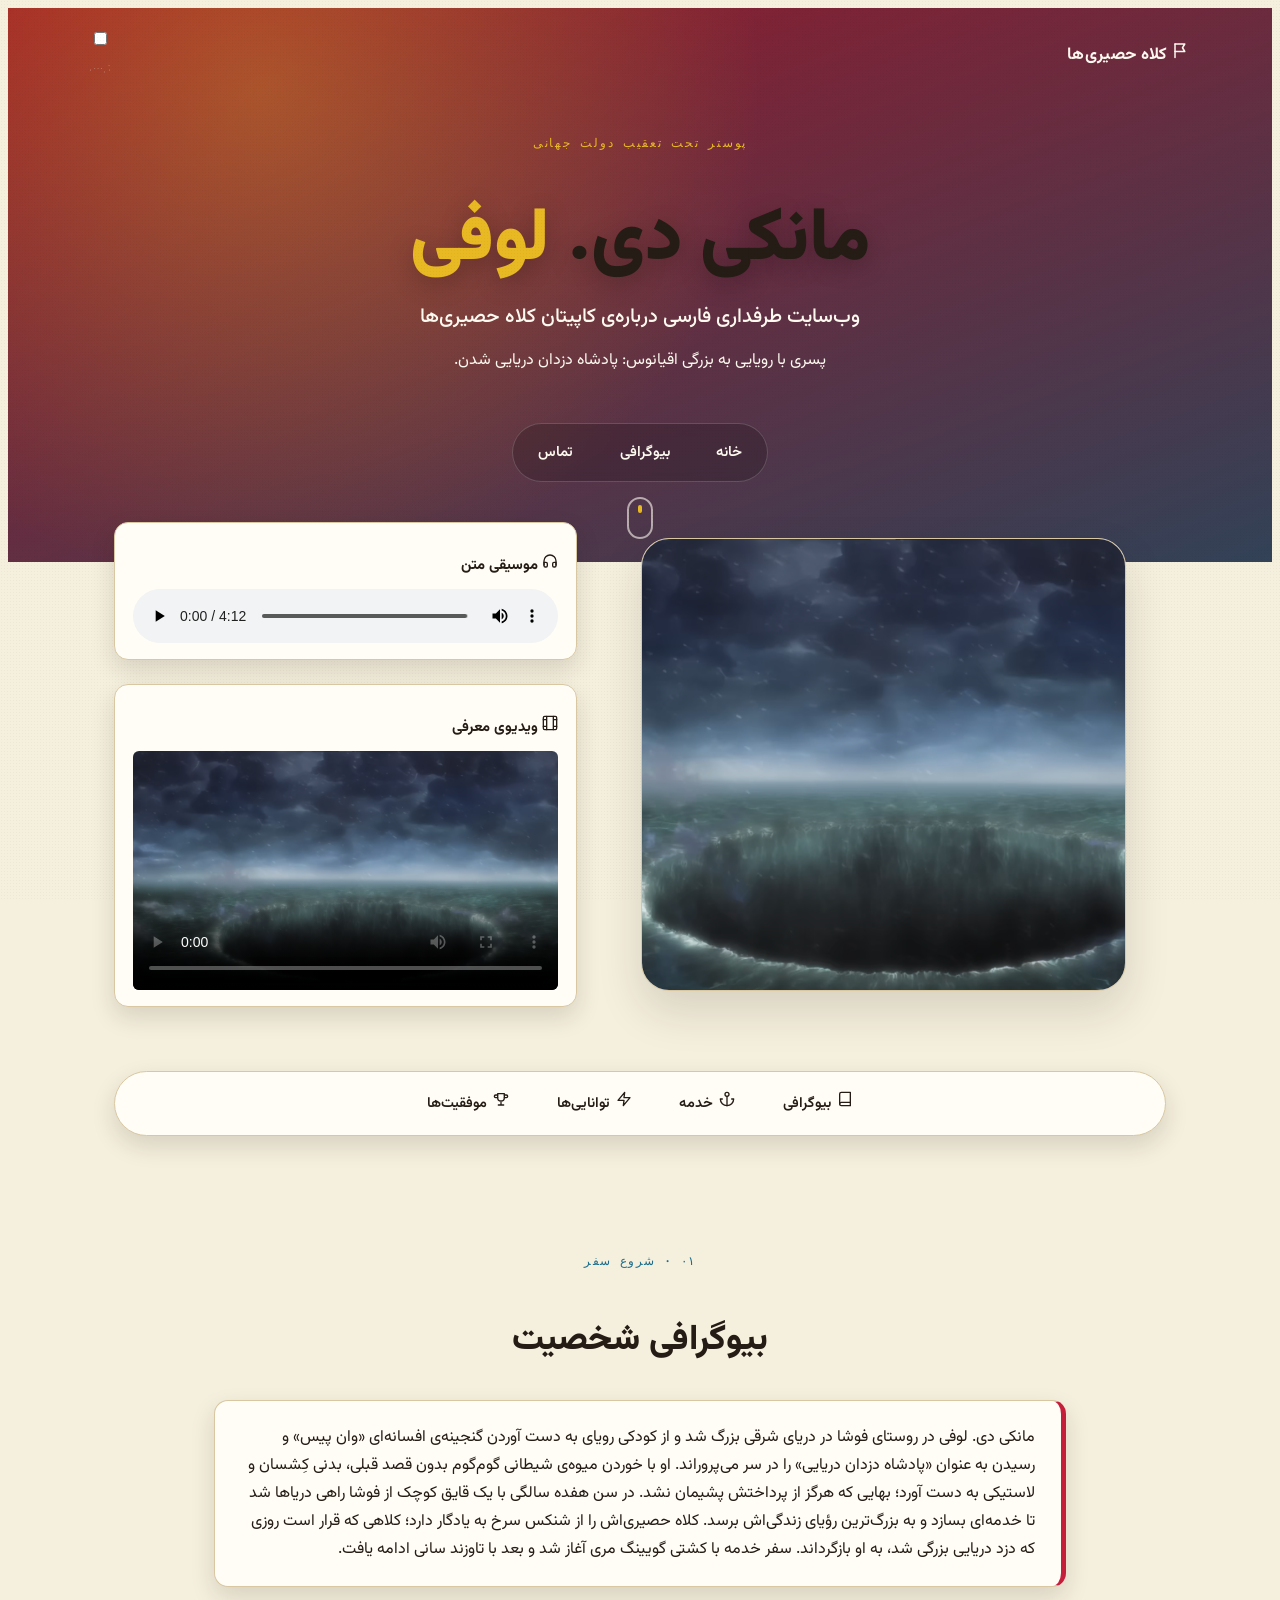
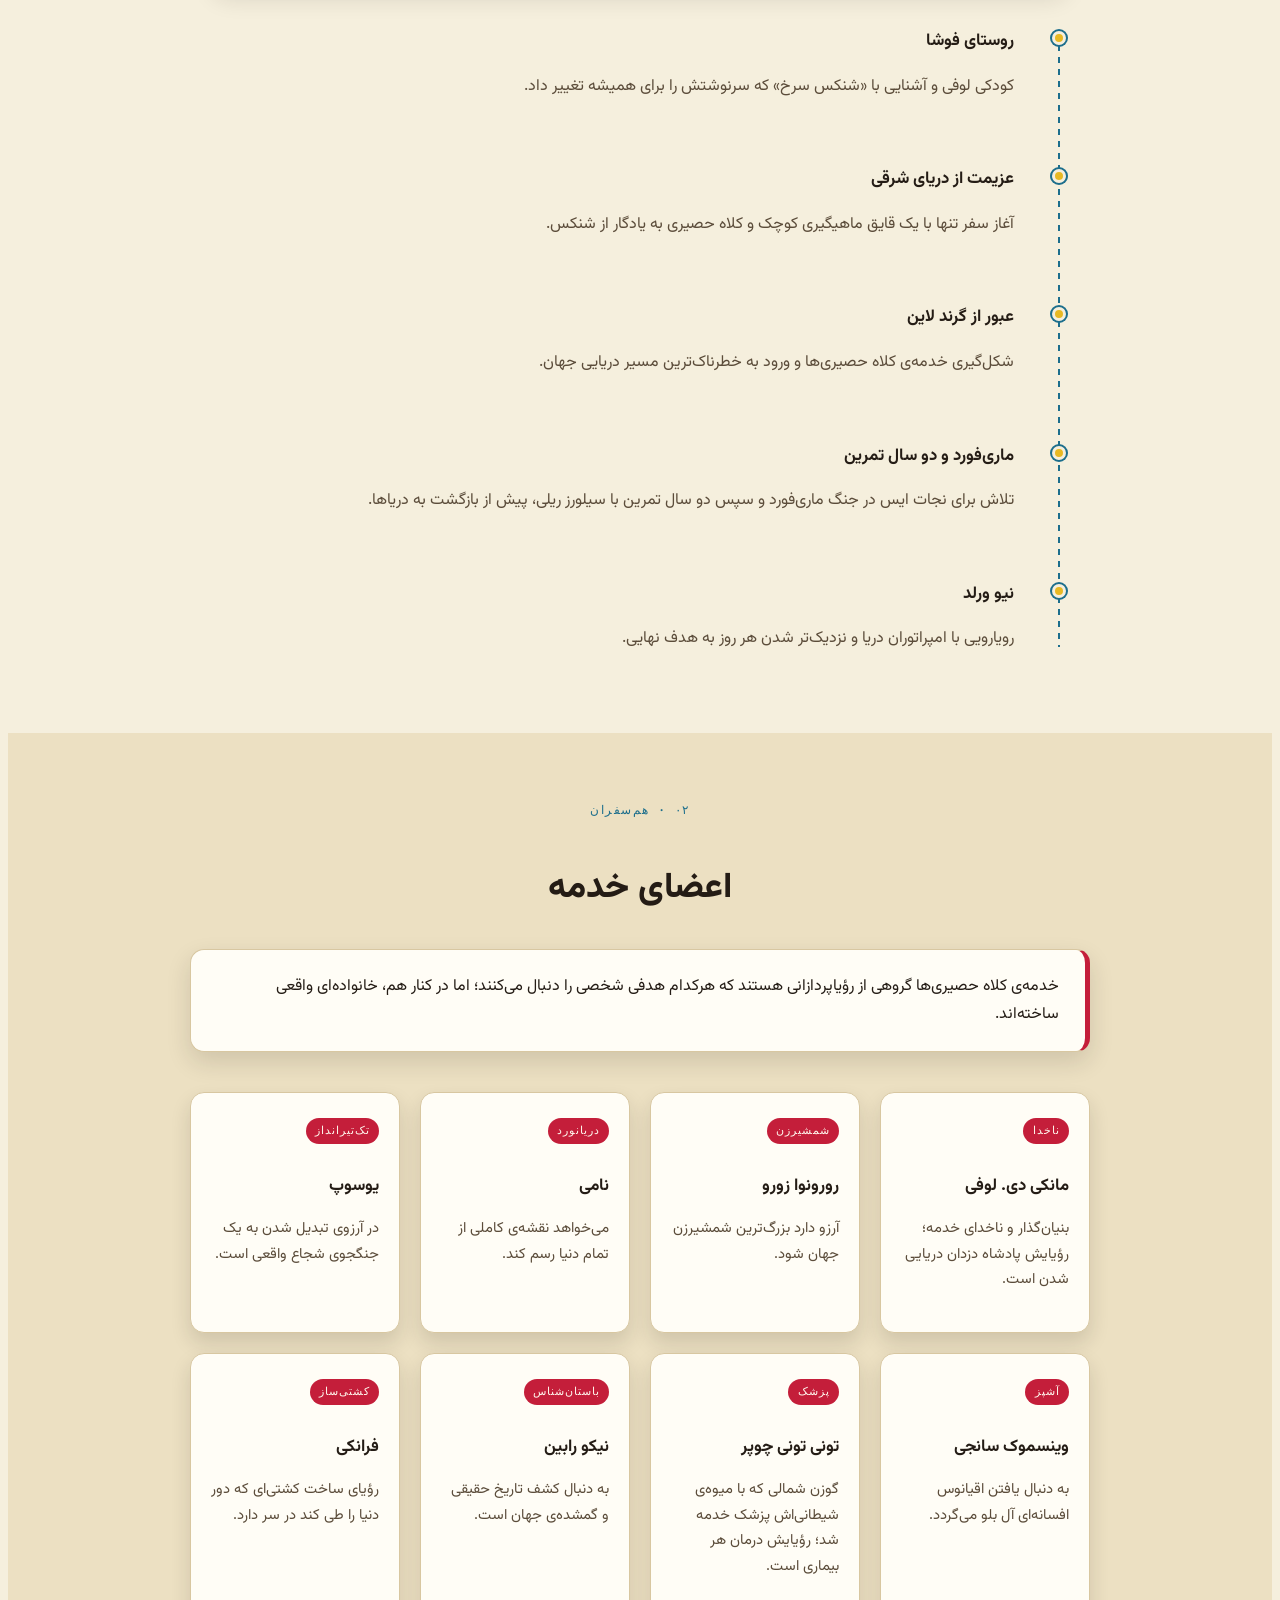
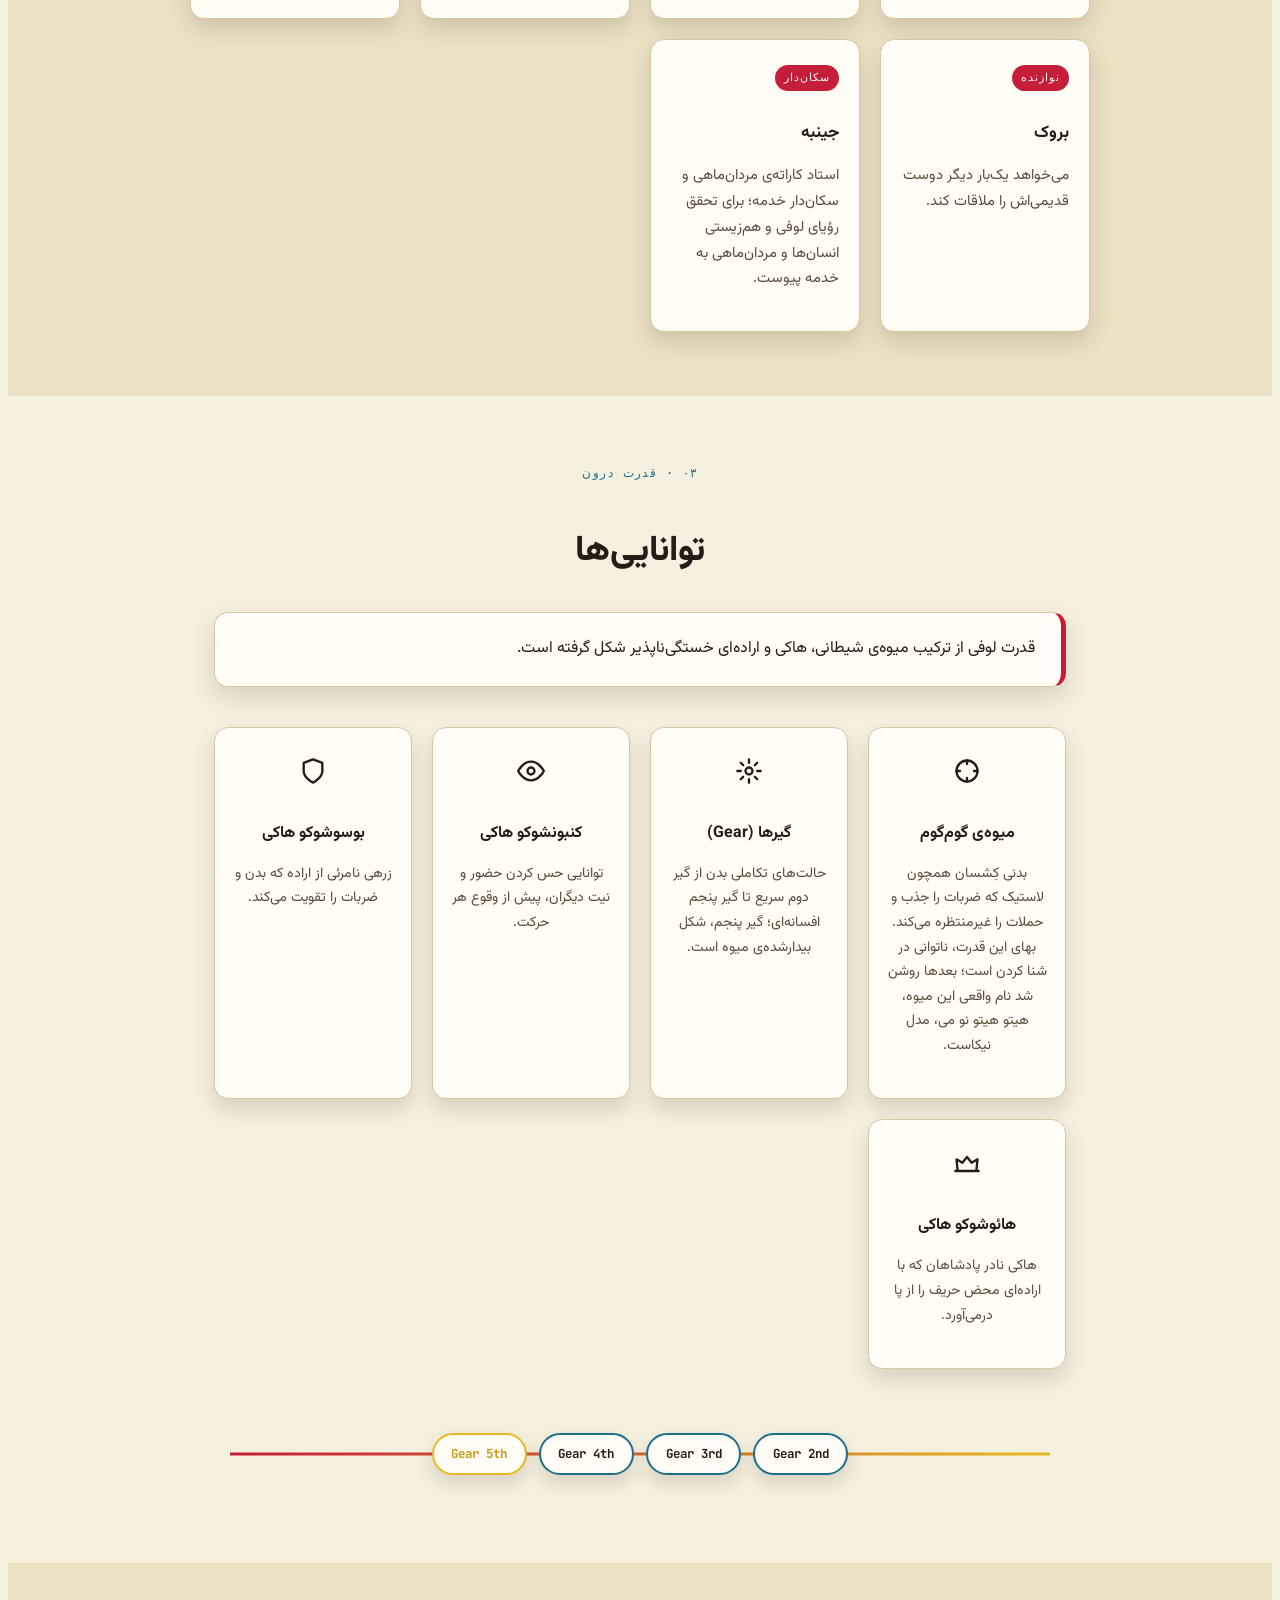
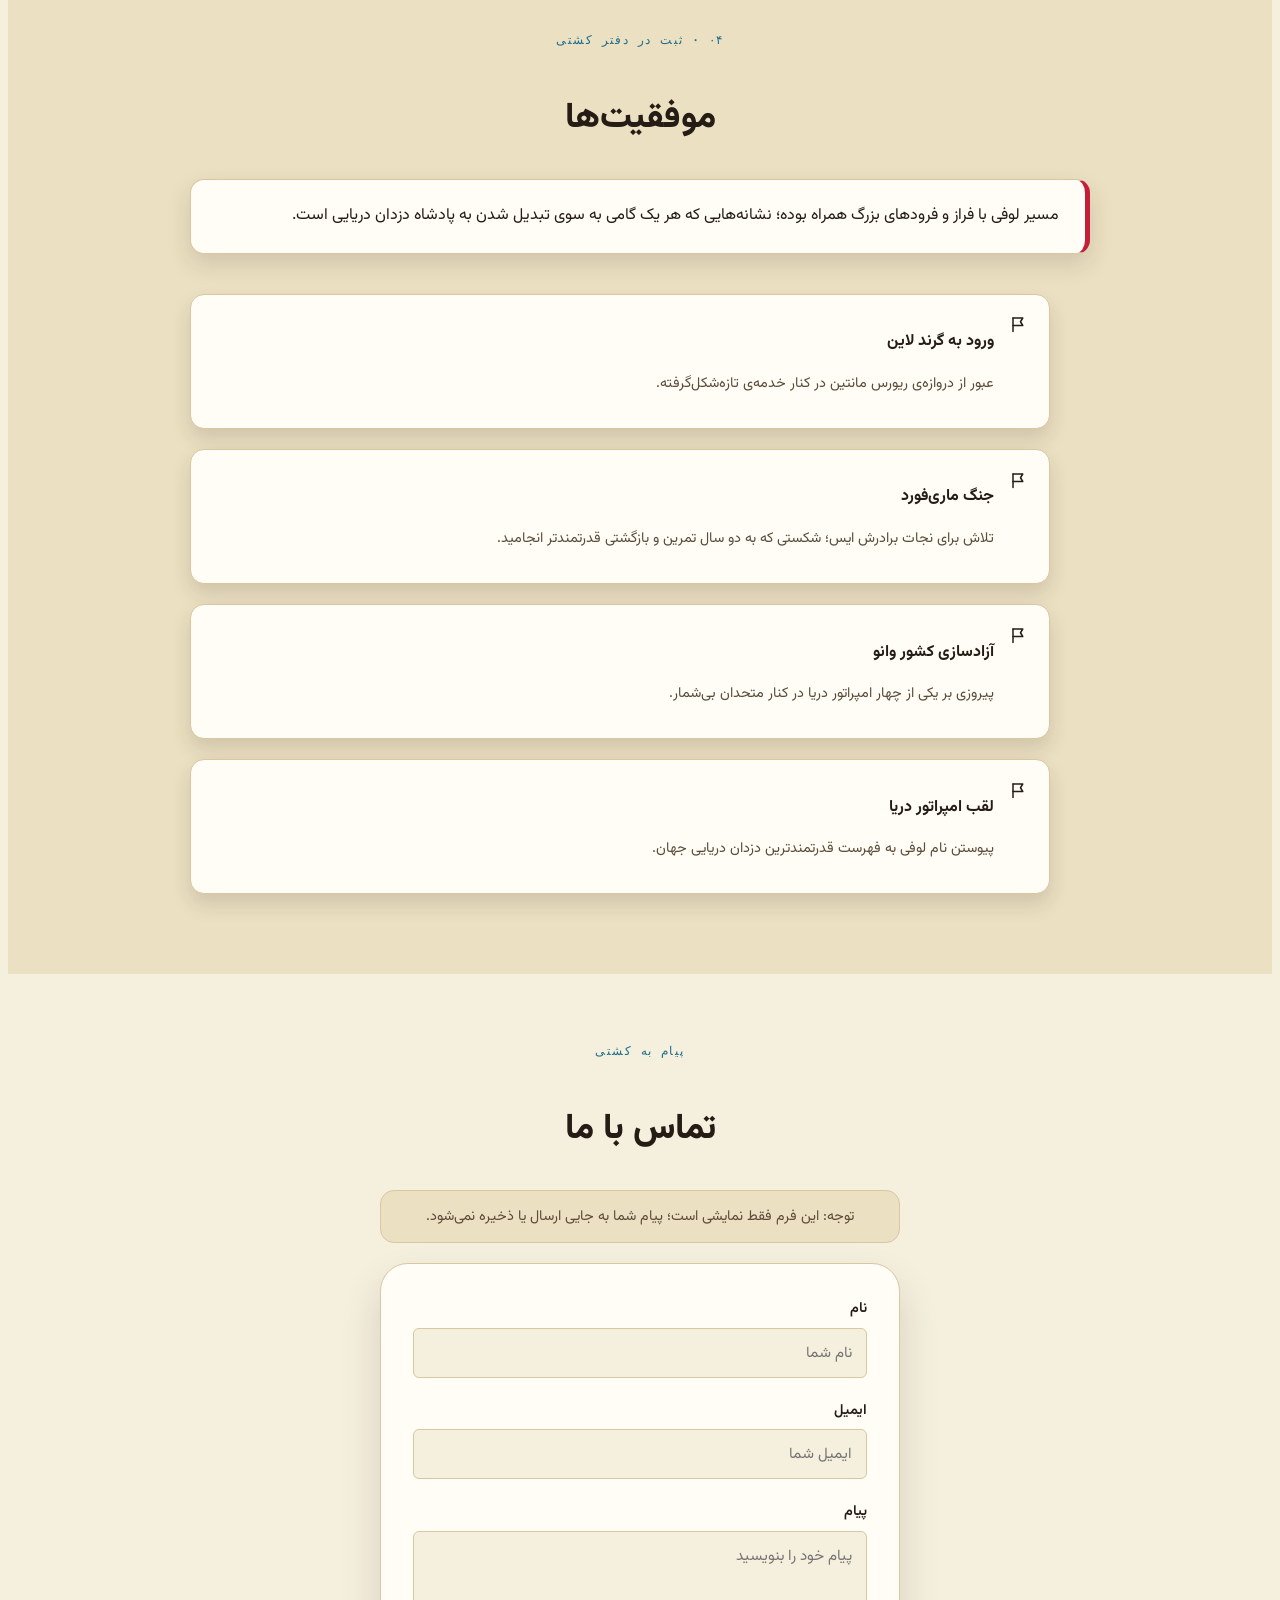
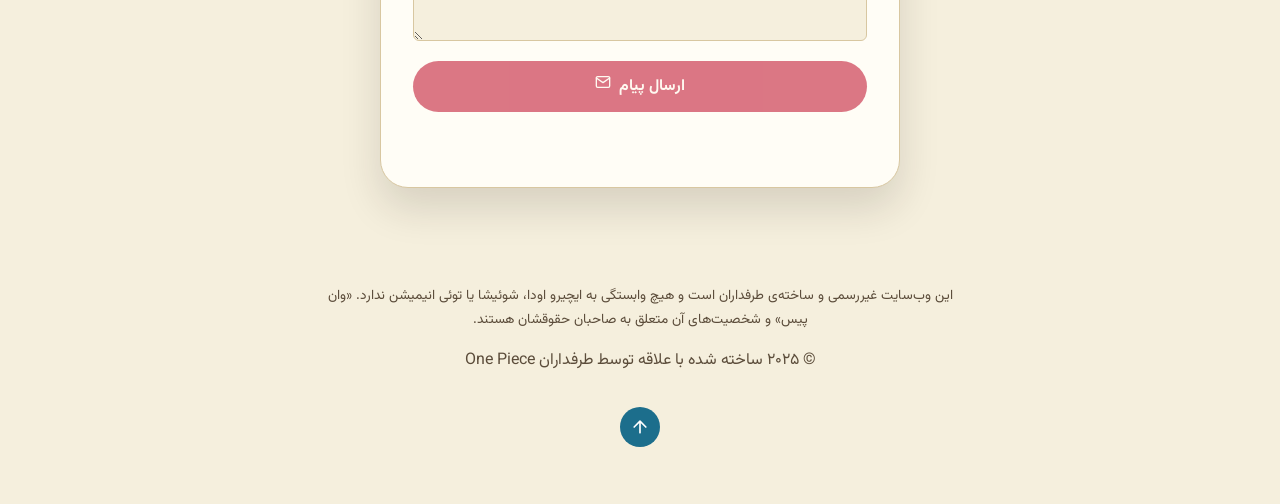
==== commit c4aaf283: "Replace theme toggle with portfolio-style switch" ====
--- a/index.html
+++ b/index.html
@@ -36,19 +36,26 @@
       <div class="header-top">
         <span class="brand"><svg xmlns="http://www.w3.org/2000/svg" width="18" height="18" viewBox="0 0 24 24" fill="none" stroke="currentColor" stroke-width="2" stroke-linecap="round" stroke-linejoin="round" aria-hidden="true"><path d="M4 22V4"/><path d="M4 4h13l-3 5 3 5H4"/></svg> کلاه حصیری‌ها</span>
 
-        <button
-          id="theme-toggle"
-          class="theme-toggle"
-          type="button"
-          aria-label="تغییر پوسته‌ی روز و شب"
-          aria-pressed="false"
-        >
-          <span class="theme-toggle__wheel">
-            <span class="theme-toggle__icon theme-toggle__icon--sun"><svg xmlns="http://www.w3.org/2000/svg" width="16" height="16" viewBox="0 0 24 24" fill="none" stroke="currentColor" stroke-width="2" stroke-linecap="round" stroke-linejoin="round" aria-hidden="true"><circle cx="12" cy="12" r="4"/><path d="M12 2v2M12 20v2M4.93 4.93l1.41 1.41M17.66 17.66l1.41 1.41M2 12h2M20 12h2M6.34 17.66l-1.41 1.41M19.07 4.93l-1.41 1.41"/></svg></span>
-            <span class="theme-toggle__icon theme-toggle__icon--moon"><svg xmlns="http://www.w3.org/2000/svg" width="16" height="16" viewBox="0 0 24 24" fill="none" stroke="currentColor" stroke-width="2" stroke-linecap="round" stroke-linejoin="round" aria-hidden="true"><path d="M21 12.79A9 9 0 1 1 11.21 3 7 7 0 0 0 21 12.79z"/></svg></span>
-          </span>
-          <span class="theme-toggle__label" data-label>حالت شب</span>
-        </button>
+<label class="theme-switch">
+                <input type="checkbox" class="theme-switch__checkbox" id="themeCheckbox" aria-label="تغییر به تم تاریک">
+                <div class="theme-switch__container" aria-hidden="true">
+                    <div class="theme-switch__clouds"></div>
+                    <div class="theme-switch__stars-container">
+                        <svg xmlns="http://www.w3.org/2000/svg" viewBox="0 0 144 55" fill="none" aria-hidden="true" focusable="false">
+                            <path fill-rule="evenodd" clip-rule="evenodd" d="M135.831 3.00688C135.055 3.85027 134.111 4.29946 133 4.35447C134.111 4.40947 135.055 4.85867 135.831 5.71123C136.607 6.55462 136.996 7.56303 136.996 8.72727C136.996 7.95722 137.172 7.25134 137.525 6.59129C137.886 5.93124 138.372 5.39954 138.98 5.00535C139.598 4.60199 140.268 4.39114 141 4.35447C139.88 4.2903 138.936 3.85027 138.16 3.00688C137.384 2.16348 136.996 1.16425 136.996 0C136.996 1.16425 136.607 2.16348 135.831 3.00688ZM31 23.3545C32.1114 23.2995 33.0551 22.8503 33.8313 22.0069C34.6075 21.1635 34.9956 20.1642 34.9956 19C34.9956 20.1642 35.3837 21.1635 36.1599 22.0069C36.9361 22.8503 37.8798 23.2903 39 23.3545C38.2679 23.3911 37.5976 23.602 36.9802 24.0053C36.3716 24.3995 35.8864 24.9312 35.5248 25.5913C35.172 26.2513 34.9956 26.9572 34.9956 27.7273C34.9956 26.563 34.6075 25.5546 33.8313 24.7112C33.0551 23.8587 32.1114 23.4095 31 23.3545ZM0 36.3545C1.11136 36.2995 2.05513 35.8503 2.83131 35.0069C3.6075 34.1635 3.99559 33.1642 3.99559 32C3.99559 33.1642 4.38368 34.1635 5.15987 35.0069C5.93605 35.8503 6.87982 36.2903 8 36.3545C7.26792 36.3911 6.59757 36.602 5.98015 37.0053C5.37155 37.3995 4.88644 37.9312 4.52481 38.5913C4.172 39.2513 3.99559 39.9572 3.99559 40.7273C3.99559 39.563 3.6075 38.5546 2.83131 37.7112C2.05513 36.8587 1.11136 36.4095 0 36.3545ZM56.8313 24.0069C56.0551 24.8503 55.1114 25.2995 54 25.3545C55.1114 25.4095 56.0551 25.8587 56.8313 26.7112C57.6075 27.5546 57.9956 28.563 57.9956 29.7273C57.9956 28.9572 58.172 28.2513 58.5248 27.5913C58.8864 26.9312 59.3716 26.3995 59.9802 26.0053C60.5976 25.602 61.2679 25.3911 62 25.3545C60.8798 25.2903 59.9361 24.8503 59.1599 24.0069C58.3837 23.1635 57.9956 22.1642 57.9956 21C57.9956 22.1642 57.6075 23.1635 56.8313 24.0069ZM81 25.3545C82.1114 25.2995 83.0551 24.8503 83.8313 24.0069C84.6075 23.1635 84.9956 22.1642 84.9956 21C84.9956 22.1642 85.3837 23.1635 86.1599 24.0069C86.9361 24.8503 87.8798 25.2903 89 25.3545C88.2679 25.3911 87.5976 25.602 86.9802 26.0053C86.3716 26.3995 85.8864 26.9312 85.5248 27.5913C85.172 28.2513 84.9956 28.9572 84.9956 29.7273C84.9956 28.563 84.6075 27.5546 83.8313 26.7112C83.0551 25.8587 82.1114 25.4095 81 25.3545ZM136 36.3545C137.111 36.2995 138.055 35.8503 138.831 35.0069C139.607 34.1635 139.996 33.1642 139.996 32C139.996 33.1642 140.384 34.1635 141.16 35.0069C141.936 35.8503 142.88 36.2903 144 36.3545C143.268 36.3911 142.598 36.602 141.98 37.0053C141.372 37.3995 140.886 37.9312 140.525 38.5913C140.172 39.2513 139.996 39.9572 139.996 40.7273C139.996 39.563 139.607 38.5546 138.831 37.7112C138.055 36.8587 137.111 36.4095 136 36.3545ZM101.831 49.0069C101.055 49.8503 100.111 50.2995 99 50.3545C100.111 50.4095 101.055 50.8587 101.831 51.7112C102.607 52.5546 102.996 53.563 102.996 54.7273C102.996 53.9572 103.172 53.2513 103.525 52.5913C103.886 51.9312 104.372 51.3995 104.98 51.0053C105.598 50.602 106.268 50.3911 107 50.3545C105.88 50.2903 104.936 49.8503 104.16 49.0069C103.384 48.1635 102.996 47.1642 102.996 46C102.996 47.1642 102.607 48.1635 101.831 49.0069Z" fill="currentColor"/>
+                        </svg>
+                    </div>
+                    <div class="theme-switch__circle-container">
+                        <div class="theme-switch__sun-moon-container">
+                            <div class="theme-switch__moon">
+                                <div class="theme-switch__spot"></div>
+                                <div class="theme-switch__spot"></div>
+                                <div class="theme-switch__spot"></div>
+                            </div>
+                        </div>
+                    </div>
+                </div>
+            </label>
       </div>
 
       <div class="hero">
--- a/luffy.css
+++ b/luffy.css
@@ -469,6 +469,12 @@
   padding: 0 1.5rem;
 }
 
+.anchor-nav {
+  position: sticky;
+  top: 0.75rem;
+  z-index: 20;
+}
+
 .anchor-nav ul {
   list-style: none;
   display: flex;
@@ -480,9 +486,6 @@
   border: 1px solid var(--line);
   border-radius: 999px;
   box-shadow: 0 10px 24px var(--shadow);
-  position: sticky;
-  top: 0.75rem;
-  z-index: 20;
 }
 
 .anchor-nav a {
@@ -611,7 +614,7 @@
   box-shadow: 0 0 0 2px var(--sea);
 }
 
-.timeline__content h4 {
+.timeline__content h3 {
   font-size: 1.05rem;
   margin-bottom: 0.3rem;
 }
@@ -655,7 +658,7 @@
   margin-bottom: 0.7rem;
 }
 
-.crew-card h4 {
+.crew-card h3 {
   font-size: 1.05rem;
   margin-bottom: 0.4rem;
 }
@@ -694,7 +697,7 @@
   margin-bottom: 0.6rem;
 }
 
-.power-card h4 {
+.power-card h3 {
   font-size: 1rem;
   margin-bottom: 0.4rem;
 }
@@ -707,7 +710,9 @@
 .gear-track {
   position: relative;
   display: flex;
-  justify-content: space-between;
+  flex-wrap: wrap;
+  justify-content: center;
+  gap: 0.75rem;
   align-items: center;
   padding: 1.5rem 0.5rem;
 }
@@ -766,7 +771,7 @@
   margin-top: 0.2rem;
 }
 
-.log__item h4 {
+.log__item h3 {
   font-size: 1rem;
   margin-bottom: 0.25rem;
 }
@@ -867,40 +872,33 @@
   min-height: 1.2em;
 }
 
-/* ==========================================================================
-   Social login
-   ========================================================================== */
-
-.social-login {
-  text-align: center;
-  padding: 2rem 1.5rem 4rem;
-}
-
-.social-login p {
+/* Honest note above the display-only contact form */
+.contact-note {
+  max-width: 520px;
+  margin: 0 auto 1.25rem;
+  background: var(--bg-alt);
+  border: 1px solid var(--line);
+  border-radius: var(--radius-md);
+  padding: 0.8rem 1.1rem;
+  font-size: 0.9rem;
   color: var(--text-muted);
-  margin-bottom: 1rem;
-}
-
-.social-icons {
-  display: flex;
-  justify-content: center;
-  gap: 1rem;
-}
-
-.social-icons img {
-  width: 34px;
-  padding: 0.5rem;
-  background: var(--bg-elevated);
-  border: 1px solid var(--line);
-  border-radius: 50%;
-  cursor: pointer;
-  transition: transform var(--dur-fast) var(--ease),
-    box-shadow var(--dur-fast) var(--ease);
-}
-
-.social-icons img:hover {
-  transform: translateY(-4px) scale(1.08);
-  box-shadow: 0 10px 18px var(--shadow);
+}
+
+.btn-submit:disabled {
+  opacity: 0.6;
+  cursor: not-allowed;
+  transform: none;
+}
+
+.btn-submit:disabled:hover {
+  background: var(--crimson);
+  transform: none;
+}
+
+.site-footer__disclaimer {
+  max-width: 640px;
+  margin: 0 auto 0.75rem;
+  font-size: 0.85rem;
 }
 
 /* ==========================================================================
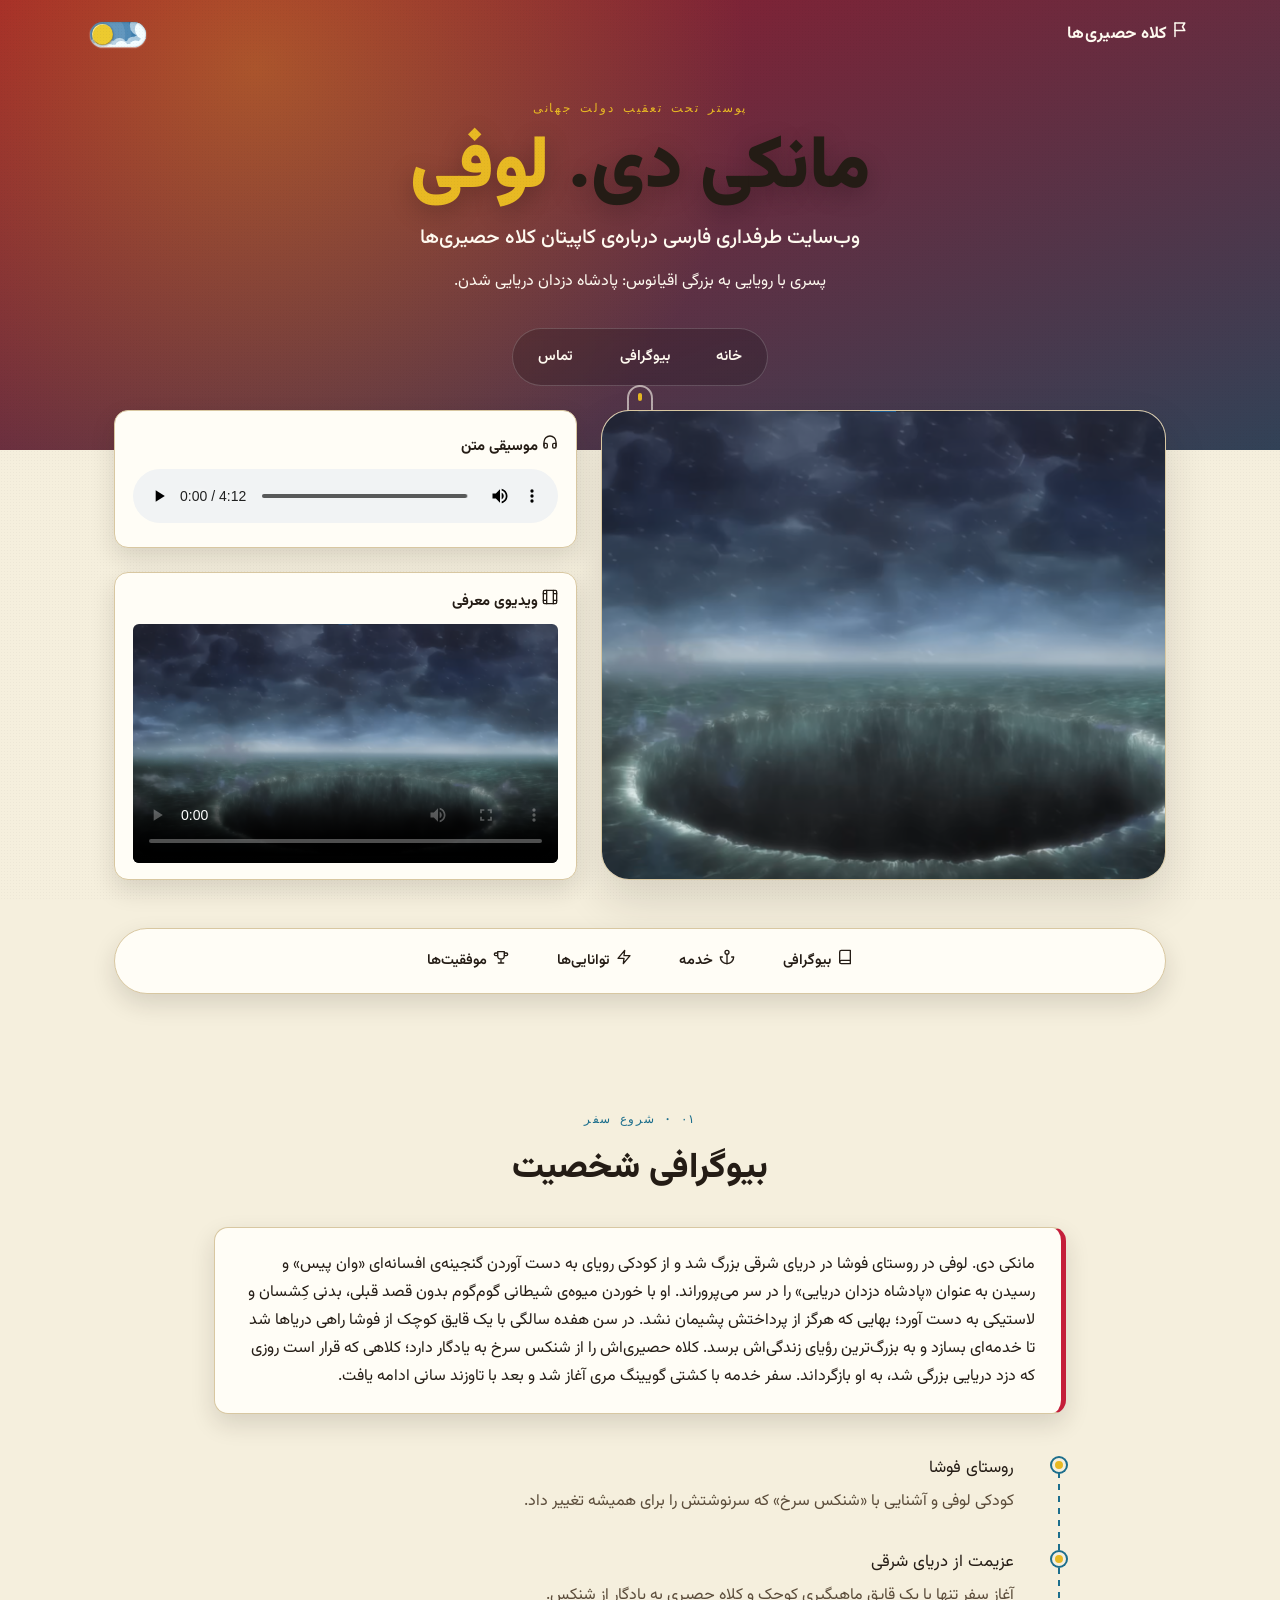
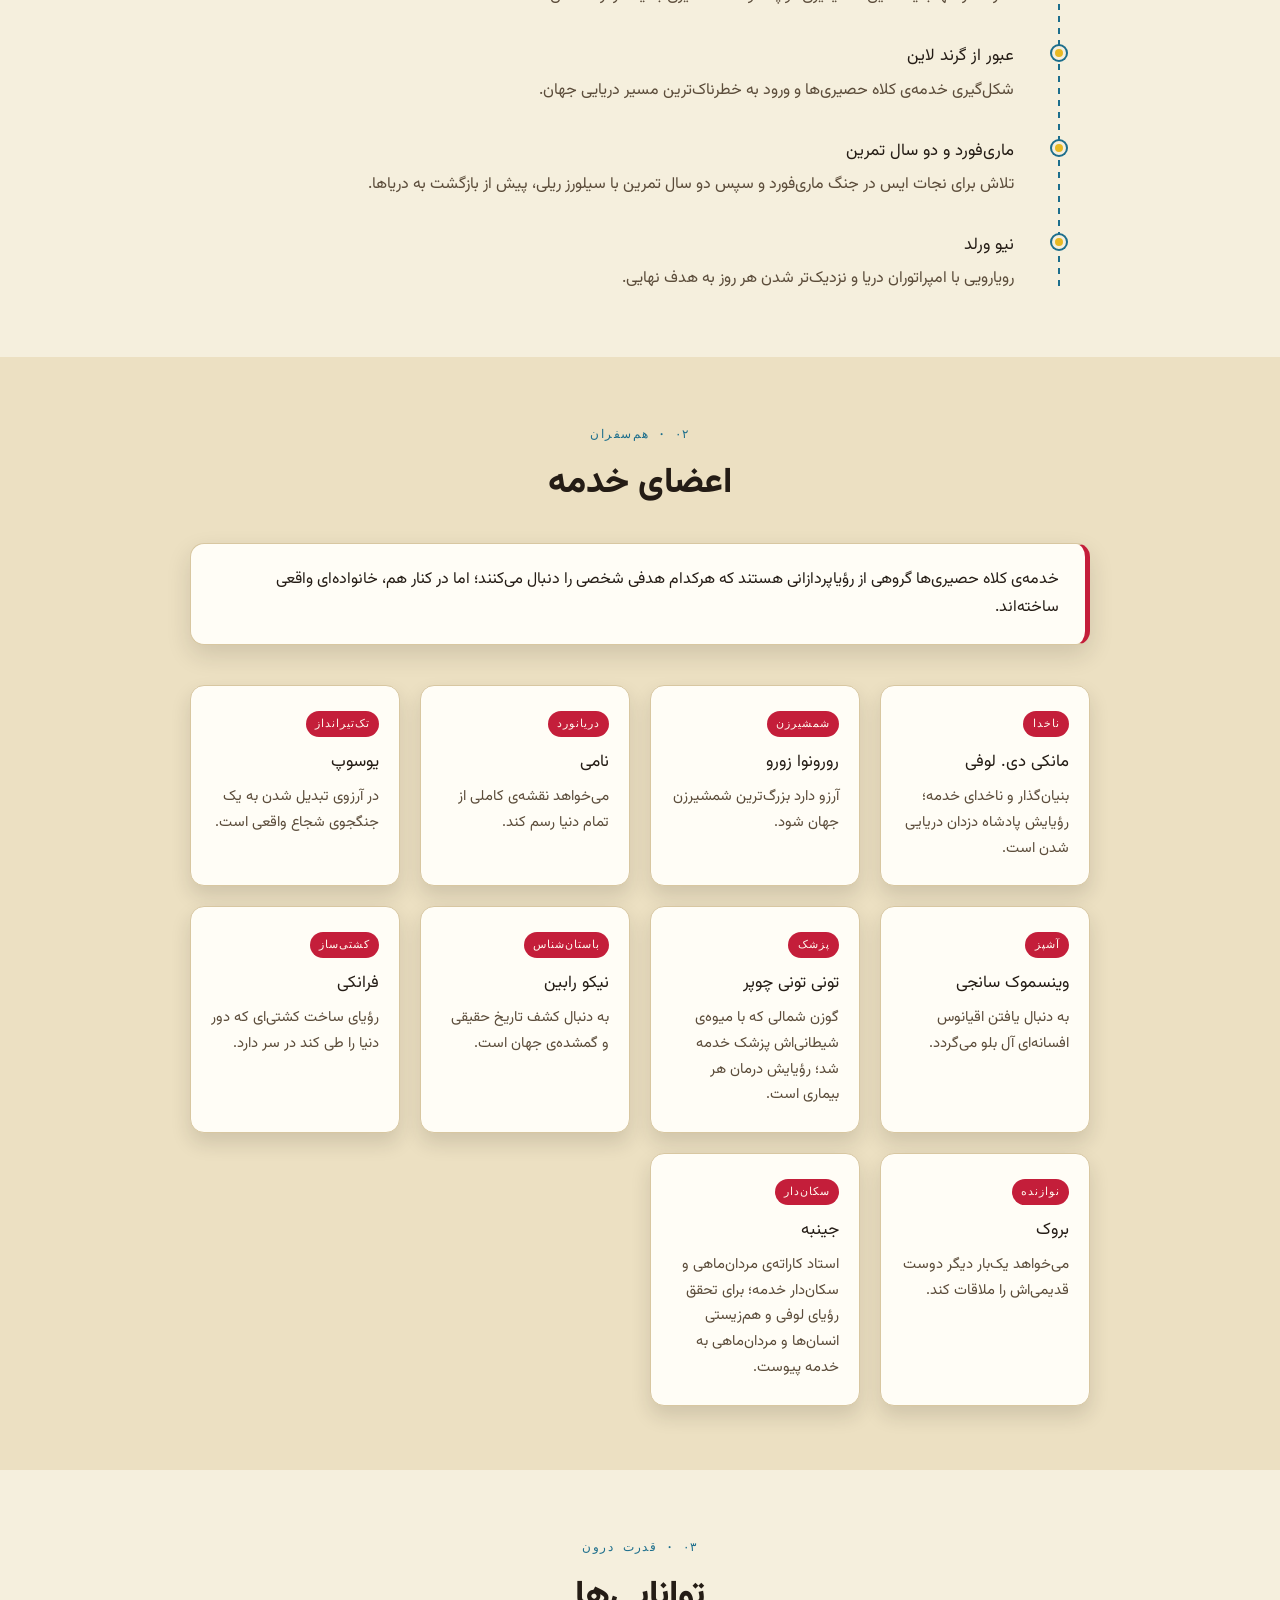
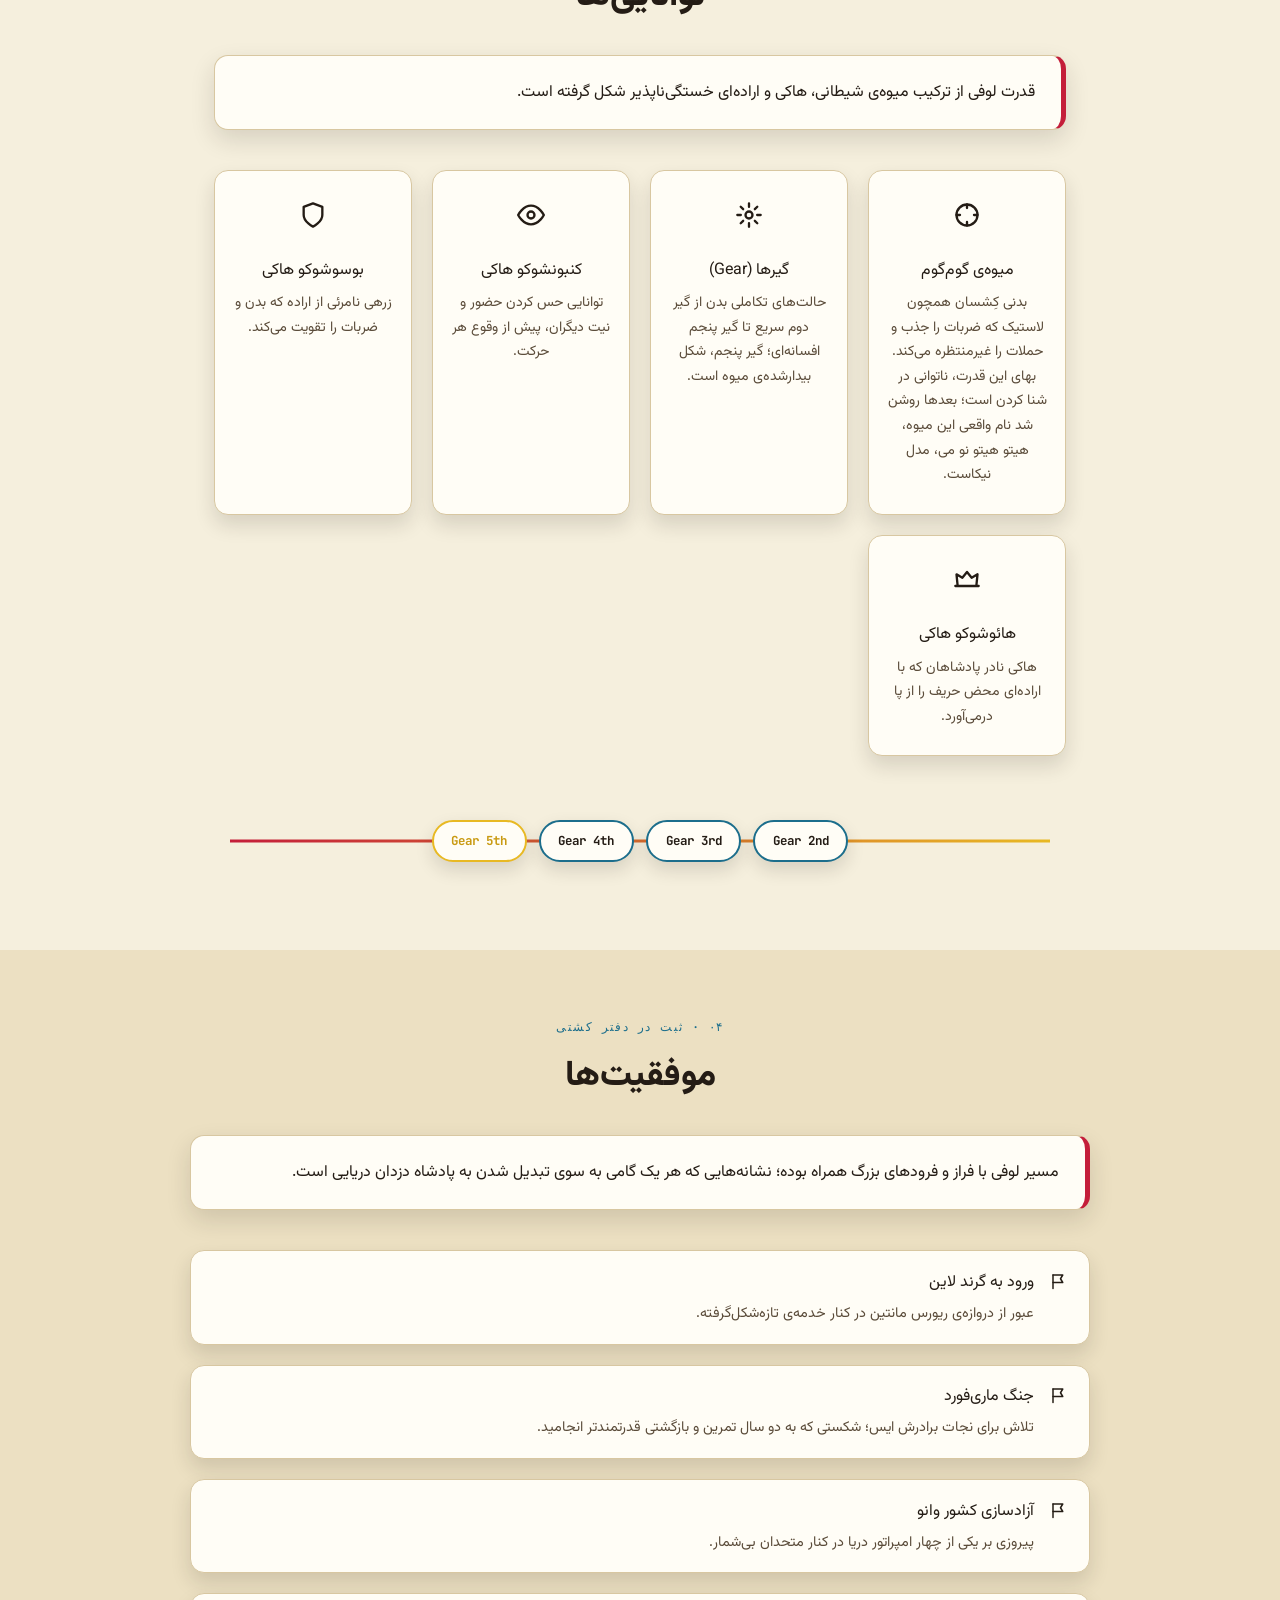
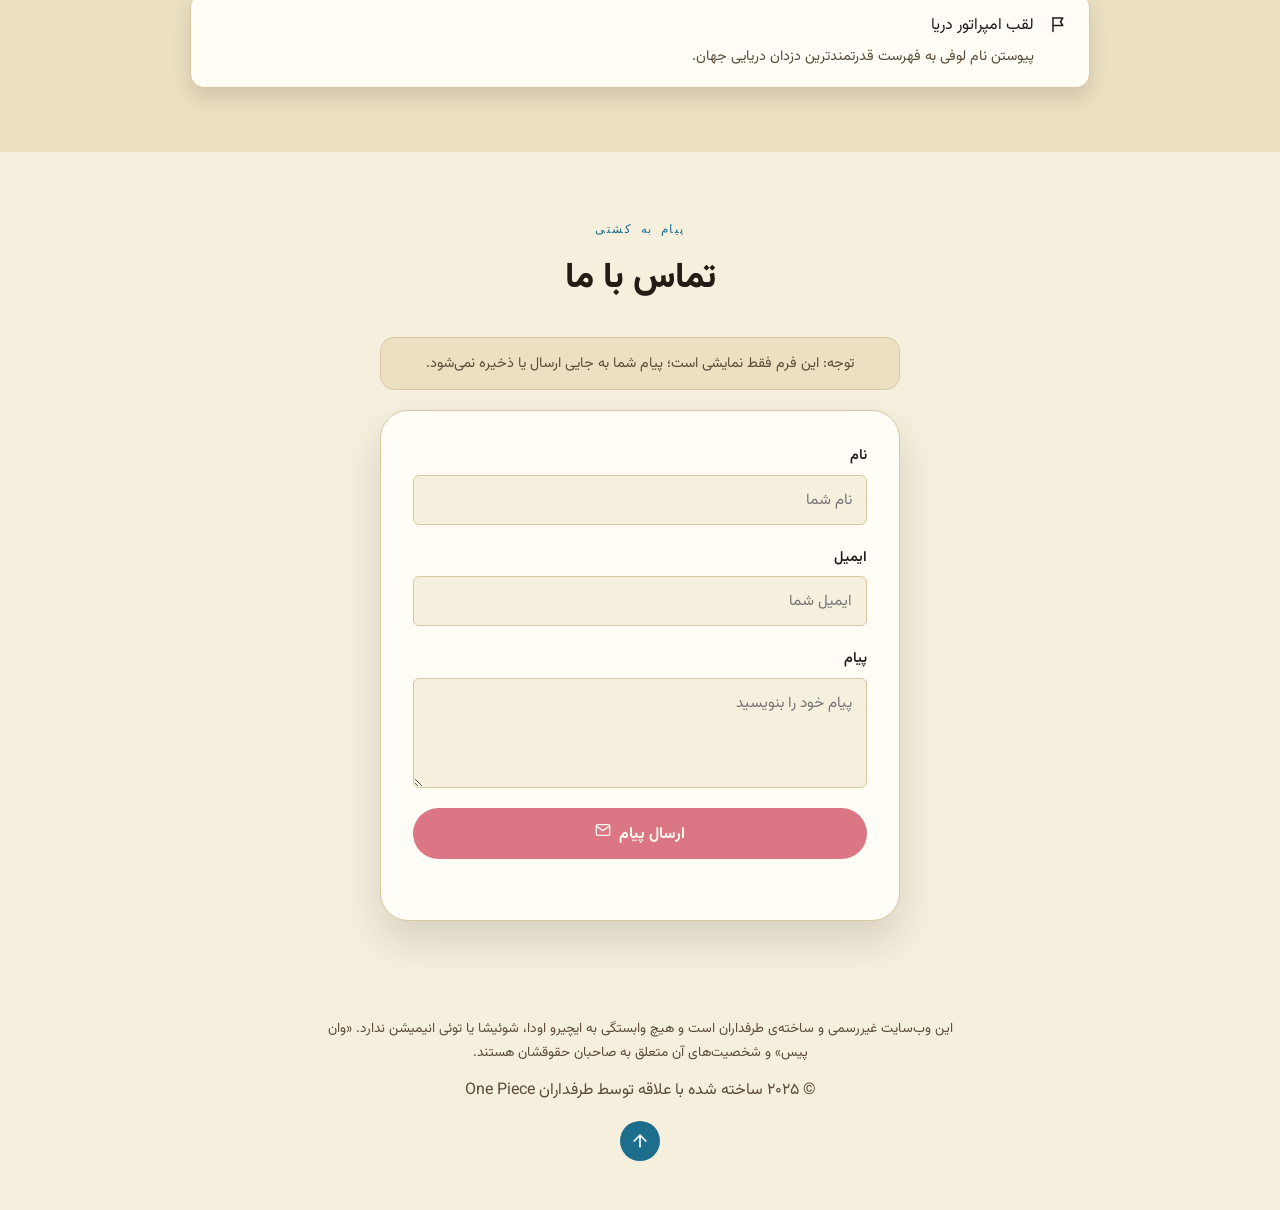
==== commit 1a10049b: "Remove all comments" ====
--- a/index.html
+++ b/index.html
@@ -25,7 +25,6 @@
     <link rel="stylesheet" href="luffy.css" />
   </head>
   <body dir="rtl">
-    <!-- Grain / rope texture overlay -->
     <div class="grain" aria-hidden="true"></div>
 
     <a class="skip-link" href="#main-content">رفتن به محتوای اصلی</a>
--- a/luffy.css
+++ b/luffy.css
@@ -1,10 +1,4 @@
-/* ==========================================================================
-   Monkey D. Luffy — Fan Site
-   Design tokens
-   ========================================================================== */
-
 :root {
-  /* Light theme — "East Blue Morning" */
   --bg: #f5efdd;
   --bg-elevated: #fffdf6;
   --bg-alt: #ece0c2;
@@ -36,7 +30,6 @@
 }
 
 html[data-theme="dark"] {
-  /* Dark theme — "Grand Line Night" */
   --bg: #0b1220;
   --bg-elevated: #121b2e;
   --bg-alt: #0f1830;
@@ -54,9 +47,6 @@
   color-scheme: dark;
 }
 
-/* ==========================================================================
-   Base
-   ========================================================================== */
 
 * {
   box-sizing: border-box;
@@ -125,7 +115,6 @@
   border-radius: 4px;
 }
 
-/* Subtle paper-grain overlay for texture */
 .grain {
   position: fixed;
   inset: 0;
@@ -142,9 +131,6 @@
   mix-blend-mode: overlay;
 }
 
-/* ==========================================================================
-   Reveal-on-scroll animation
-   ========================================================================== */
 
 .reveal {
   opacity: 0;
@@ -173,9 +159,6 @@
   }
 }
 
-/* ==========================================================================
-   Header / Hero
-   ========================================================================== */
 
 .site-header {
   position: relative;
@@ -221,58 +204,166 @@
   font-size: 1.05rem;
 }
 
-.theme-toggle {
-  display: inline-flex;
-  align-items: center;
-  gap: 0.6rem;
-  background: rgba(0, 0, 0, 0.22);
-  border: 1px solid rgba(255, 255, 255, 0.25);
-  color: inherit;
-  padding: 0.4rem 0.9rem 0.4rem 0.4rem;
-  border-radius: 999px;
-  cursor: pointer;
-  font-family: var(--font-body);
-  font-size: 0.85rem;
-  transition: background var(--dur-fast) var(--ease),
-    transform var(--dur-fast) var(--ease);
-}
-
-.theme-toggle:hover {
-  background: rgba(0, 0, 0, 0.32);
-  transform: translateY(-1px);
-}
-
-.theme-toggle__wheel {
-  position: relative;
-  width: 28px;
-  height: 28px;
-  border-radius: 50%;
-  background: #fffaf0;
-  display: grid;
-  place-items: center;
-  overflow: hidden;
-}
-
-.theme-toggle__icon {
-  position: absolute;
-  transition: transform var(--dur-med) var(--ease), opacity var(--dur-med) var(--ease);
-  font-size: 0.9rem;
-}
-
-.theme-toggle__icon--moon {
-  opacity: 0;
-  transform: translateY(12px) rotate(30deg);
-}
-
-html[data-theme="dark"] .theme-toggle__icon--sun {
-  opacity: 0;
-  transform: translateY(-12px) rotate(-30deg);
-}
-
-html[data-theme="dark"] .theme-toggle__icon--moon {
-  opacity: 1;
-  transform: translateY(0) rotate(0);
-}
+.theme-switch {
+    --toggle-size: 10px;
+    --container-width: 5.625em;
+    --container-height: 2.5em;
+    --container-radius: 6.25em;
+    --container-light-bg: #3D7EAE;
+    --container-night-bg: #1D1F2C;
+    --circle-container-diameter: 3.375em;
+    --sun-moon-diameter: 2.125em;
+    --sun-bg: #ECCA2F;
+    --moon-bg: #C4C9D1;
+    --spot-color: #959DB1;
+    --circle-container-offset: calc((var(--circle-container-diameter) - var(--container-height)) / 2 * -1);
+    --stars-color: #fff;
+    --clouds-color: #F3FDFF;
+    --back-clouds-color: #AACADF;
+    --transition: .55s cubic-bezier(0.4, 0, 0.2, 1);
+    --circle-transition: .35s cubic-bezier(0.4, 0, 0.2, 1);
+    display: inline-block;
+    vertical-align: middle;
+    position: relative;
+}
+.theme-switch, .theme-switch *, .theme-switch *::before, .theme-switch *::after {
+    box-sizing: border-box;
+    margin: 0;
+    padding: 0;
+    font-size: var(--toggle-size);
+}
+.theme-switch__container {
+    width: var(--container-width);
+    height: var(--container-height);
+    background-color: var(--container-light-bg);
+    border-radius: var(--container-radius);
+    overflow: hidden;
+    cursor: pointer;
+    box-shadow: 0em -0.062em 0.062em rgba(0, 0, 0, 0.25), 0em 0.062em 0.125em rgba(255, 255, 255, 0.94);
+    transition: var(--transition);
+    position: relative;
+}
+.theme-switch__container::before {
+    content: "";
+    position: absolute;
+    z-index: 1;
+    inset: 0;
+    box-shadow: 0em 0.05em 0.187em rgba(0, 0, 0, 0.25) inset;
+    border-radius: var(--container-radius);
+}
+.theme-switch__checkbox {
+    position: absolute;
+    opacity: 0;
+    width: 100%;
+    height: 100%;
+    margin: 0;
+    cursor: pointer;
+    z-index: 3;
+}
+.theme-switch__circle-container {
+    width: var(--circle-container-diameter);
+    height: var(--circle-container-diameter);
+    background-color: rgba(255, 255, 255, 0.1);
+    position: absolute;
+    left: var(--circle-container-offset);
+    top: var(--circle-container-offset);
+    border-radius: var(--container-radius);
+    box-shadow: inset 0 0 0 3.375em rgba(255, 255, 255, 0.1),
+                0 0 0 0.625em rgba(255, 255, 255, 0.1),
+                0 0 0 1.25em rgba(255, 255, 255, 0.1);
+    display: flex;
+    transition: var(--circle-transition);
+    pointer-events: none;
+    z-index: 2;
+}
+.theme-switch__sun-moon-container {
+    pointer-events: none;
+    position: relative;
+    z-index: 2;
+    width: var(--sun-moon-diameter);
+    height: var(--sun-moon-diameter);
+    margin: auto;
+    border-radius: var(--container-radius);
+    background-color: var(--sun-bg);
+    box-shadow: 0.062em 0.062em 0.062em 0em rgba(254, 255, 239, 0.61) inset,
+                0em -0.062em 0.062em 0em #a1872a inset;
+    filter: drop-shadow(0.062em 0.125em 0.125em rgba(0, 0, 0, 0.25))
+            drop-shadow(0em 0.062em 0.125em rgba(0, 0, 0, 0.25));
+    overflow: hidden;
+    transition: var(--transition);
+}
+.theme-switch__moon {
+    transform: translateX(100%);
+    width: 100%;
+    height: 100%;
+    background-color: var(--moon-bg);
+    border-radius: inherit;
+    box-shadow: 0.062em 0.062em 0.062em 0em rgba(254, 255, 239, 0.61) inset,
+                0em -0.062em 0.062em 0em #969696 inset;
+    transition: var(--transition);
+    position: relative;
+}
+.theme-switch__spot {
+    position: absolute;
+    top: 0.75em;
+    left: 0.312em;
+    width: 0.75em;
+    height: 0.75em;
+    border-radius: var(--container-radius);
+    background-color: var(--spot-color);
+    box-shadow: 0em 0.0312em 0.062em rgba(0, 0, 0, 0.25) inset;
+}
+.theme-switch__spot:nth-of-type(2) { width: 0.375em; height: 0.375em; top: 0.937em; left: 1.375em; }
+.theme-switch__spot:nth-last-of-type(3) { width: 0.25em; height: 0.25em; top: 0.312em; left: 0.812em; }
+.theme-switch__clouds {
+    width: 1.25em;
+    height: 1.25em;
+    background-color: var(--clouds-color);
+    border-radius: var(--container-radius);
+    position: absolute;
+    bottom: -0.625em;
+    left: 0.312em;
+    box-shadow: 0.937em 0.312em var(--clouds-color), -0.312em -0.312em var(--back-clouds-color),
+                1.437em 0.375em var(--clouds-color), 0.5em -0.125em var(--back-clouds-color),
+                2.187em 0 var(--clouds-color), 1.25em -0.062em var(--back-clouds-color),
+                2.937em 0.312em var(--clouds-color), 2em -0.312em var(--back-clouds-color),
+                3.625em -0.062em var(--clouds-color), 2.625em 0em var(--back-clouds-color),
+                4.5em -0.312em var(--clouds-color), 3.375em -0.437em var(--back-clouds-color),
+                4.625em -1.75em 0 0.437em var(--clouds-color), 4em -0.625em var(--back-clouds-color),
+                4.125em -2.125em 0 0.437em var(--back-clouds-color);
+    transition: 0.55s cubic-bezier(0.4, 0, 0.2, 1);
+}
+.theme-switch__stars-container {
+    position: absolute;
+    color: var(--stars-color);
+    top: -100%;
+    left: 0.312em;
+    width: 2.75em;
+    height: auto;
+    transition: var(--transition);
+}
+.theme-switch__checkbox:checked + .theme-switch__container { background-color: var(--container-night-bg); }
+.theme-switch__checkbox:checked + .theme-switch__container .theme-switch__circle-container {
+    left: calc(100% - var(--circle-container-offset) - var(--circle-container-diameter));
+}
+.theme-switch__checkbox:checked + .theme-switch__container .theme-switch__circle-container:hover {
+    left: calc(100% - var(--circle-container-offset) - var(--circle-container-diameter) - 0.187em);
+}
+@media (hover: hover) {
+    .theme-switch__container:hover .theme-switch__circle-container {
+        left: calc(var(--circle-container-offset) + 0.187em);
+    }
+    .theme-switch__checkbox:checked + .theme-switch__container:hover .theme-switch__circle-container {
+        left: calc(100% - var(--circle-container-offset) - var(--circle-container-diameter) - 0.187em);
+    }
+}
+.theme-switch__checkbox:checked + .theme-switch__container .theme-switch__moon { transform: translate(0); }
+.theme-switch__checkbox:checked + .theme-switch__container .theme-switch__clouds { bottom: -4.062em; }
+.theme-switch__checkbox:checked + .theme-switch__container .theme-switch__stars-container {
+    top: 50%;
+    transform: translateY(-50%);
+}
+
 
 .hero {
   max-width: 780px;
@@ -384,9 +475,6 @@
   }
 }
 
-/* ==========================================================================
-   Media section
-   ========================================================================== */
 
 .media {
   max-width: 1100px;
@@ -459,9 +547,6 @@
   }
 }
 
-/* ==========================================================================
-   Anchor nav (section jump bar)
-   ========================================================================== */
 
 .anchor-nav {
   max-width: 1100px;
@@ -515,9 +600,6 @@
   transform: translateY(-2px);
 }
 
-/* ==========================================================================
-   Sections
-   ========================================================================== */
 
 .section {
   max-width: 900px;
@@ -568,7 +650,6 @@
   box-shadow: 0 10px 24px var(--shadow);
 }
 
-/* ---- Timeline (Biography) ---- */
 
 .timeline {
   list-style: none;
@@ -623,7 +704,6 @@
   color: var(--text-muted);
 }
 
-/* ---- Crew grid ---- */
 
 .crew-grid {
   display: grid;
@@ -668,7 +748,6 @@
   font-size: 0.92rem;
 }
 
-/* ---- Powers ---- */
 
 .power-grid {
   display: grid;
@@ -745,7 +824,6 @@
   color: var(--straw-strong);
 }
 
-/* ---- Achievements log ---- */
 
 .log {
   list-style: none;
@@ -781,9 +859,6 @@
   font-size: 0.9rem;
 }
 
-/* ==========================================================================
-   Contact form
-   ========================================================================== */
 
 .section--contact {
   text-align: center;
@@ -872,7 +947,6 @@
   min-height: 1.2em;
 }
 
-/* Honest note above the display-only contact form */
 .contact-note {
   max-width: 520px;
   margin: 0 auto 1.25rem;
@@ -901,9 +975,6 @@
   font-size: 0.85rem;
 }
 
-/* ==========================================================================
-   Footer
-   ========================================================================== */
 
 .site-footer {
   text-align: center;
@@ -930,9 +1001,6 @@
   transform: translateY(-4px);
 }
 
-/* ==========================================================================
-   Responsive
-   ========================================================================== */
 
 @media (max-width: 640px) {
   .top-nav {
